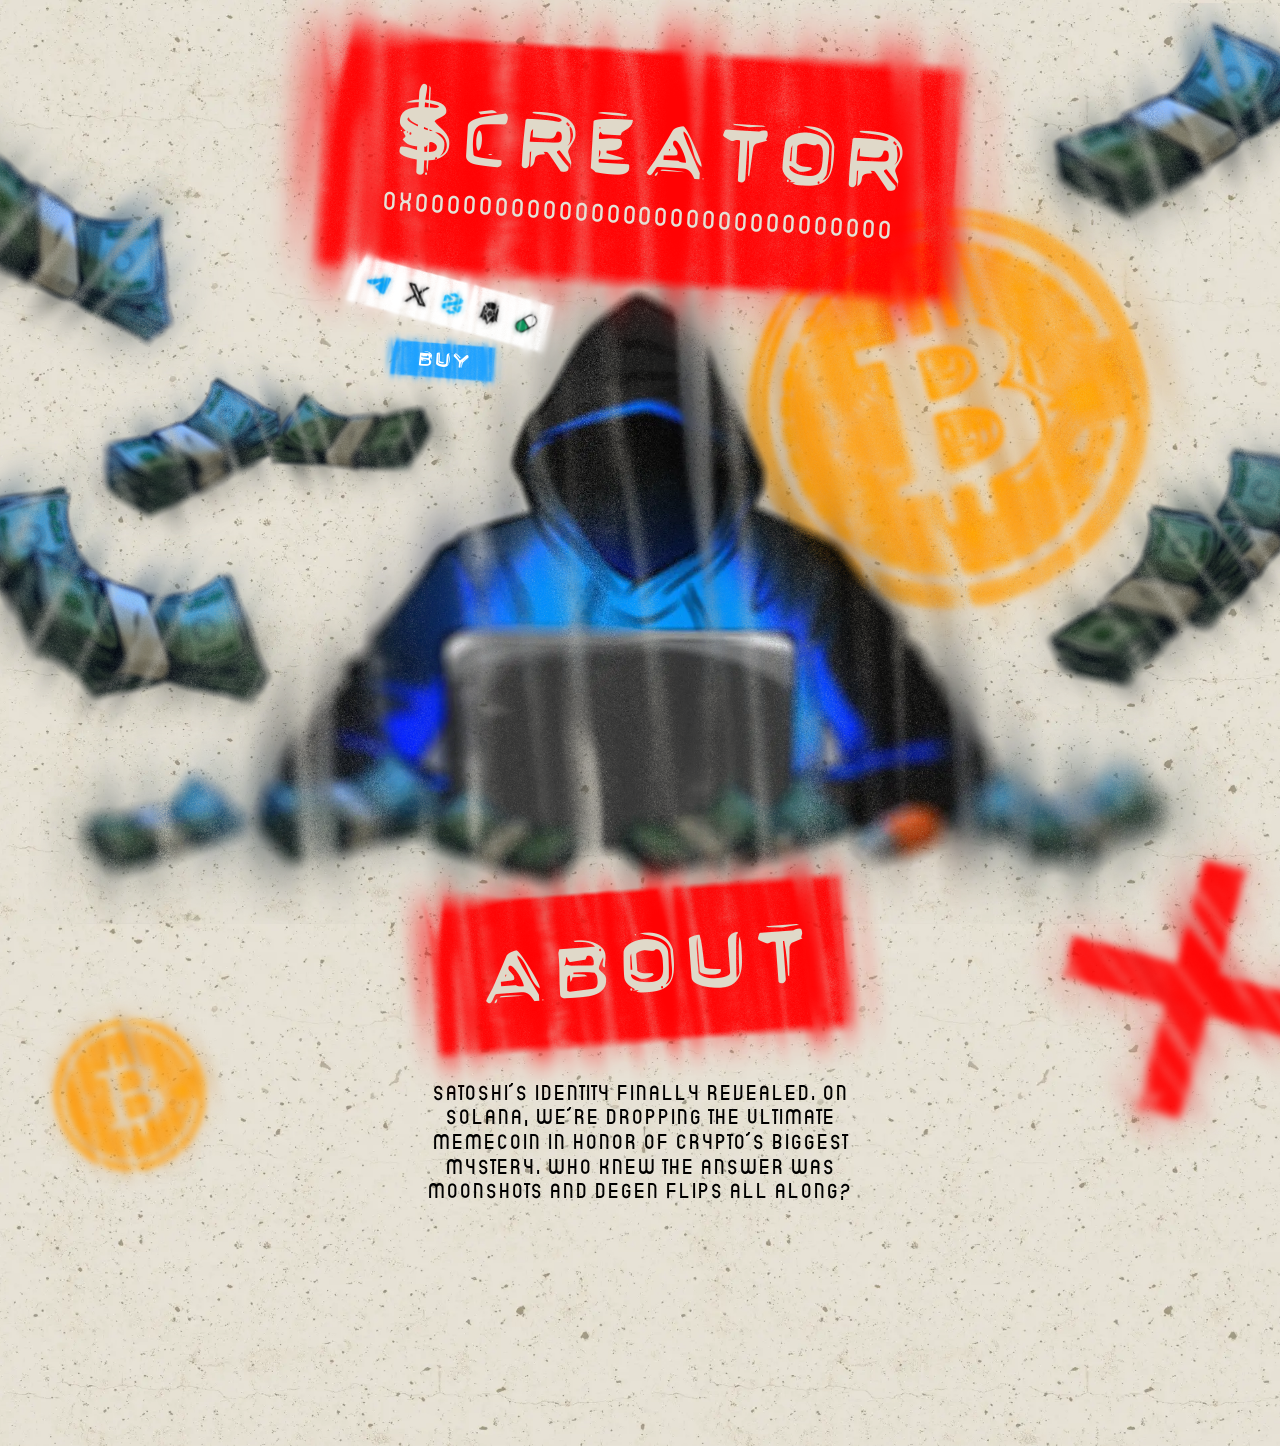
==== index.html @ 43ea7339 "Updates" ====
<!doctype html>
<html lang="ru">
  <head>
  <style>html { opacity: 0; }</style>
  <meta charset="UTF-8">
  <meta http-equiv="X-UA-Compatible" content="IE=edge">
  <meta name="viewport" content="width=device-width,initial-scale=1">
  <title>Главная</title>

  <link rel="shortcut icon" href="favicon.ico" type="image/x-icon">
  <link rel="stylesheet" href="css/main.min.css?_v=20250113194256">

  <script defer="defer" src="js/main.min.js?_v=20250113194256"></script>
</head>

  <body>
    <div class="wrapper">
      

      <main class="page">
        <div class="page__bg" data-aos="fade-up" data-aos-duration="700" data-aos-delay="300">
          <picture>
              <source media="(max-width: 768px)" srcset="images/about-bg-mob.png">
              <img src="images/about-bg.png" alt="">
          </picture>
        </div>
        <div class="creator">
    <div class="creator__fon-left" data-aos="fade-right" data-aos-duration="700" data-aos-delay="300">
        <picture>
            <source media="(max-width: 768px)" srcset="images/creator-fon1-mob.png">
            <img src="images/creator-fon1.png" alt="">
        </picture>
    </div>
    <div class="creator__fon-right" data-aos="fade-left" data-aos-duration="700" data-aos-delay="600">
        <picture>
            <source media="(max-width: 768px)" srcset="images/creator-fon2-mob.png">
            <img src="images/creator-fon2.png" alt="">
        </picture>
    </div>
    <div class="creator__container">
        <div class="creator__body" data-aos="fade-down" data-aos-duration="700">
            <div class="creator__mark">
                <h1 class="creator__title">
                    $CREATOR
                </h1>
                <p class="creator__text">
                    0x000000000000000000000000000000
                </p>
            </div>
            <div class="about__mark-text">
                <span>0x000000000000000000000000000000</span>
            </div>
            <div class="social creator__social">
                <a href="#">
                    <img src="images/social1.svg" alt="">
                </a>
                <a href="#">
                    <img src="images/social2.svg" alt="">
                </a>
                <a href="#">
                    <img src="images/social3.svg" alt="">
                </a>
                <a href="#">
                    <img src="images/social4.svg" alt="">
                </a>
                <a href="#">
                    <img src="images/social5.svg" alt="">
                </a>
            </div>
            <a href="#" class="button creator__button">
                BUY
            </a>
        </div>

        <div class="creator__img" data-da=".creator__body ,768, 1">
            <picture><source srcset="images/creator-img.webp" type="image/webp"><img src="images/creator-img.png" alt=""></picture>
        </div>
    </div>
</div>
        <div class="about">
    
    <div class="about__fon-left">
        <picture>
            <source media="(max-width: 768px)" srcset="images/about-fon-left-mob.png">
            <img src="images/about-fon-left.png" alt="">
        </picture>
    </div>
    <div class="about__fon-right">
        <picture>
            <source media="(max-width: 768px)" srcset="images/about-fon-right-mob.png">
            <img src="images/about-fon-right.png" alt="">
        </picture>
    </div>
    <div class="about__container">
        <h2 class="about__mark">
            <span>
                About
            </span>
        </h2>
        <div class="about__text">
            Satoshi’s identity finally revealed. On Solana, we’re dropping the ultimate memecoin in honor of crypto’s biggest mystery. Who knew the answer was moonshots and degen flips all along?
        </div>
        <div class="about__content" data-aos="fade-up" data-aos-duration="700" data-aos-delay="350">
            <div class="about__mark-text">
                <span>0x000000000000000000000000000000</span>
            </div>
            <div class="social about__social">
                <a href="#">
                    <img src="images/social1.svg" alt="">
                </a>
                <a href="#">
                    <img src="images/social2.svg" alt="">
                </a>
                <a href="#">
                    <img src="images/social3.svg" alt="">
                </a>
                <a href="#">
                    <img src="images/social4.svg" alt="">
                </a>
                <a href="#">
                    <img src="images/social5.svg" alt="">
                </a>
            </div>
            <a href="#" class="button about__button">
                BUY
            </a>
        </div>

    </div>
</div>
        

      </main>

      
    </div>

    
  </body>
</html>
---- css/main.min.css ----
@charset "UTF-8";@font-face{font-family:Sicretpersonal;font-display:swap;src:url(../fonts/Sicretpersonal.woff2) format("woff2");font-weight:400;font-style:normal}@font-face{font-family:Sicretpersonalsembd;font-display:swap;src:url(../fonts/Sicretpersonalsembd.woff2) format("woff2");font-weight:400;font-style:normal}@font-face{font-family:secretfilesii;font-display:swap;src:url(../fonts/secretfilesii.woff2) format("woff2");font-weight:400;font-style:normal}:root{--bs-font-family:"secretfilesii",sans-serif;--bs-font-size:16px;--bs-font-weight:400;--bs-line-height:1;--bs-font-color:#000;--bs-transition:.3s ease-in-out;--bs-radius:10px;--primary-color:#131313;--primary-hover-color:#2d2d2d;--secondary-color:#ff4040;--white-color:#fff;--black-color:#131313;--bs-shadow:0px 2px 3px rgba(#000 10%),0px 8px 3px rgba(#000 10%);--hover-shadow:0 0 5px 0 rgba(#000 10%),0 0 10px 0 rgba(#000 10%),0 0 15px 0 rgba(#000 10%);--font-family:"secretfilesii",sans-serif;--second-family:"Sicretpersonal",sans-serif}*{padding:0;margin:0;border:0;-webkit-tap-highlight-color:transparent}*,:after,:before{-webkit-box-sizing:border-box;box-sizing:border-box}:active,:focus{outline:0}aside,footer,header,nav{display:block}html{opacity:0;scroll-behavior:smooth;-webkit-transition:opacity .8s ease-in-out;transition:opacity .8s ease-in-out}html.loaded{opacity:1}html.lock{overflow:hidden;-ms-touch-action:none;touch-action:none}body,html{width:100%;height:100%;min-width:320px}body{-ms-scroll-chaining:none;overscroll-behavior:none;font-size:16px;font-size:var(--bs-font-size);font-family:secretfilesii,sans-serif;font-family:var(--bs-font-family);font-weight:400;font-weight:var(--bs-font-weight);line-height:1;line-height:var(--bs-line-height);text-rendering:optimizelegibility;-webkit-text-size-adjust:100%;-moz-text-size-adjust:100%;-ms-text-size-adjust:100%;text-size-adjust:100%;-moz-osx-font-smoothing:grayscale;-webkit-font-smoothing:antialiased}button,input,textarea{font-family:inherit}input::-ms-clear{display:none}input[type=number]{-moz-appearance:textfield}input[type=number]::-webkit-inner-spin-button,input[type=number]::-webkit-outer-spin-button{-webkit-appearance:none}button{cursor:pointer;-webkit-user-select:none;-moz-user-select:none;-ms-user-select:none;user-select:none}button::-moz-focus-inner{padding:0;border:0}a{-webkit-text-decoration:none;text-decoration:none;-webkit-user-select:none;-moz-user-select:none;-ms-user-select:none;user-select:none}a:active,a:focus{outline:0}a:visited{-webkit-text-decoration:none;text-decoration:none}a:hover{-webkit-text-decoration:none;text-decoration:none}li,ul{list-style:none}img{vertical-align:top}h1,h2,h3,h4,h5,h6{font-size:inherit;font-weight:400}sup{color:inherit}[data-aos][data-aos][data-aos-duration="50"],body[data-aos-duration="50"] [data-aos]{-webkit-transition-duration:50ms;transition-duration:50ms}[data-aos][data-aos][data-aos-delay="50"],body[data-aos-delay="50"] [data-aos]{-webkit-transition-delay:0;transition-delay:0}[data-aos][data-aos][data-aos-delay="50"].aos-animate,body[data-aos-delay="50"] [data-aos].aos-animate{-webkit-transition-delay:50ms;transition-delay:50ms}[data-aos][data-aos][data-aos-duration="100"],body[data-aos-duration="100"] [data-aos]{-webkit-transition-duration:.1s;transition-duration:.1s}[data-aos][data-aos][data-aos-delay="100"],body[data-aos-delay="100"] [data-aos]{-webkit-transition-delay:0;transition-delay:0}[data-aos][data-aos][data-aos-delay="100"].aos-animate,body[data-aos-delay="100"] [data-aos].aos-animate{-webkit-transition-delay:.1s;transition-delay:.1s}[data-aos][data-aos][data-aos-duration="150"],body[data-aos-duration="150"] [data-aos]{-webkit-transition-duration:.15s;transition-duration:.15s}[data-aos][data-aos][data-aos-delay="150"],body[data-aos-delay="150"] [data-aos]{-webkit-transition-delay:0;transition-delay:0}[data-aos][data-aos][data-aos-delay="150"].aos-animate,body[data-aos-delay="150"] [data-aos].aos-animate{-webkit-transition-delay:.15s;transition-delay:.15s}[data-aos][data-aos][data-aos-duration="200"],body[data-aos-duration="200"] [data-aos]{-webkit-transition-duration:.2s;transition-duration:.2s}[data-aos][data-aos][data-aos-delay="200"],body[data-aos-delay="200"] [data-aos]{-webkit-transition-delay:0;transition-delay:0}[data-aos][data-aos][data-aos-delay="200"].aos-animate,body[data-aos-delay="200"] [data-aos].aos-animate{-webkit-transition-delay:.2s;transition-delay:.2s}[data-aos][data-aos][data-aos-duration="250"],body[data-aos-duration="250"] [data-aos]{-webkit-transition-duration:.25s;transition-duration:.25s}[data-aos][data-aos][data-aos-delay="250"],body[data-aos-delay="250"] [data-aos]{-webkit-transition-delay:0;transition-delay:0}[data-aos][data-aos][data-aos-delay="250"].aos-animate,body[data-aos-delay="250"] [data-aos].aos-animate{-webkit-transition-delay:.25s;transition-delay:.25s}[data-aos][data-aos][data-aos-duration="300"],body[data-aos-duration="300"] [data-aos]{-webkit-transition-duration:.3s;transition-duration:.3s}[data-aos][data-aos][data-aos-delay="300"],body[data-aos-delay="300"] [data-aos]{-webkit-transition-delay:0;transition-delay:0}[data-aos][data-aos][data-aos-delay="300"].aos-animate,body[data-aos-delay="300"] [data-aos].aos-animate{-webkit-transition-delay:.3s;transition-delay:.3s}[data-aos][data-aos][data-aos-duration="350"],body[data-aos-duration="350"] [data-aos]{-webkit-transition-duration:.35s;transition-duration:.35s}[data-aos][data-aos][data-aos-delay="350"],body[data-aos-delay="350"] [data-aos]{-webkit-transition-delay:0;transition-delay:0}[data-aos][data-aos][data-aos-delay="350"].aos-animate,body[data-aos-delay="350"] [data-aos].aos-animate{-webkit-transition-delay:.35s;transition-delay:.35s}[data-aos][data-aos][data-aos-duration="400"],body[data-aos-duration="400"] [data-aos]{-webkit-transition-duration:.4s;transition-duration:.4s}[data-aos][data-aos][data-aos-delay="400"],body[data-aos-delay="400"] [data-aos]{-webkit-transition-delay:0;transition-delay:0}[data-aos][data-aos][data-aos-delay="400"].aos-animate,body[data-aos-delay="400"] [data-aos].aos-animate{-webkit-transition-delay:.4s;transition-delay:.4s}[data-aos][data-aos][data-aos-duration="450"],body[data-aos-duration="450"] [data-aos]{-webkit-transition-duration:.45s;transition-duration:.45s}[data-aos][data-aos][data-aos-delay="450"],body[data-aos-delay="450"] [data-aos]{-webkit-transition-delay:0;transition-delay:0}[data-aos][data-aos][data-aos-delay="450"].aos-animate,body[data-aos-delay="450"] [data-aos].aos-animate{-webkit-transition-delay:.45s;transition-delay:.45s}[data-aos][data-aos][data-aos-duration="500"],body[data-aos-duration="500"] [data-aos]{-webkit-transition-duration:.5s;transition-duration:.5s}[data-aos][data-aos][data-aos-delay="500"],body[data-aos-delay="500"] [data-aos]{-webkit-transition-delay:0;transition-delay:0}[data-aos][data-aos][data-aos-delay="500"].aos-animate,body[data-aos-delay="500"] [data-aos].aos-animate{-webkit-transition-delay:.5s;transition-delay:.5s}[data-aos][data-aos][data-aos-duration="550"],body[data-aos-duration="550"] [data-aos]{-webkit-transition-duration:.55s;transition-duration:.55s}[data-aos][data-aos][data-aos-delay="550"],body[data-aos-delay="550"] [data-aos]{-webkit-transition-delay:0;transition-delay:0}[data-aos][data-aos][data-aos-delay="550"].aos-animate,body[data-aos-delay="550"] [data-aos].aos-animate{-webkit-transition-delay:.55s;transition-delay:.55s}[data-aos][data-aos][data-aos-duration="600"],body[data-aos-duration="600"] [data-aos]{-webkit-transition-duration:.6s;transition-duration:.6s}[data-aos][data-aos][data-aos-delay="600"],body[data-aos-delay="600"] [data-aos]{-webkit-transition-delay:0;transition-delay:0}[data-aos][data-aos][data-aos-delay="600"].aos-animate,body[data-aos-delay="600"] [data-aos].aos-animate{-webkit-transition-delay:.6s;transition-delay:.6s}[data-aos][data-aos][data-aos-duration="650"],body[data-aos-duration="650"] [data-aos]{-webkit-transition-duration:.65s;transition-duration:.65s}[data-aos][data-aos][data-aos-delay="650"],body[data-aos-delay="650"] [data-aos]{-webkit-transition-delay:0;transition-delay:0}[data-aos][data-aos][data-aos-delay="650"].aos-animate,body[data-aos-delay="650"] [data-aos].aos-animate{-webkit-transition-delay:.65s;transition-delay:.65s}[data-aos][data-aos][data-aos-duration="700"],body[data-aos-duration="700"] [data-aos]{-webkit-transition-duration:.7s;transition-duration:.7s}[data-aos][data-aos][data-aos-delay="700"],body[data-aos-delay="700"] [data-aos]{-webkit-transition-delay:0;transition-delay:0}[data-aos][data-aos][data-aos-delay="700"].aos-animate,body[data-aos-delay="700"] [data-aos].aos-animate{-webkit-transition-delay:.7s;transition-delay:.7s}[data-aos][data-aos][data-aos-duration="750"],body[data-aos-duration="750"] [data-aos]{-webkit-transition-duration:.75s;transition-duration:.75s}[data-aos][data-aos][data-aos-delay="750"],body[data-aos-delay="750"] [data-aos]{-webkit-transition-delay:0;transition-delay:0}[data-aos][data-aos][data-aos-delay="750"].aos-animate,body[data-aos-delay="750"] [data-aos].aos-animate{-webkit-transition-delay:.75s;transition-delay:.75s}[data-aos][data-aos][data-aos-duration="800"],body[data-aos-duration="800"] [data-aos]{-webkit-transition-duration:.8s;transition-duration:.8s}[data-aos][data-aos][data-aos-delay="800"],body[data-aos-delay="800"] [data-aos]{-webkit-transition-delay:0;transition-delay:0}[data-aos][data-aos][data-aos-delay="800"].aos-animate,body[data-aos-delay="800"] [data-aos].aos-animate{-webkit-transition-delay:.8s;transition-delay:.8s}[data-aos][data-aos][data-aos-duration="850"],body[data-aos-duration="850"] [data-aos]{-webkit-transition-duration:.85s;transition-duration:.85s}[data-aos][data-aos][data-aos-delay="850"],body[data-aos-delay="850"] [data-aos]{-webkit-transition-delay:0;transition-delay:0}[data-aos][data-aos][data-aos-delay="850"].aos-animate,body[data-aos-delay="850"] [data-aos].aos-animate{-webkit-transition-delay:.85s;transition-delay:.85s}[data-aos][data-aos][data-aos-duration="900"],body[data-aos-duration="900"] [data-aos]{-webkit-transition-duration:.9s;transition-duration:.9s}[data-aos][data-aos][data-aos-delay="900"],body[data-aos-delay="900"] [data-aos]{-webkit-transition-delay:0;transition-delay:0}[data-aos][data-aos][data-aos-delay="900"].aos-animate,body[data-aos-delay="900"] [data-aos].aos-animate{-webkit-transition-delay:.9s;transition-delay:.9s}[data-aos][data-aos][data-aos-duration="950"],body[data-aos-duration="950"] [data-aos]{-webkit-transition-duration:.95s;transition-duration:.95s}[data-aos][data-aos][data-aos-delay="950"],body[data-aos-delay="950"] [data-aos]{-webkit-transition-delay:0;transition-delay:0}[data-aos][data-aos][data-aos-delay="950"].aos-animate,body[data-aos-delay="950"] [data-aos].aos-animate{-webkit-transition-delay:.95s;transition-delay:.95s}[data-aos][data-aos][data-aos-duration="1000"],body[data-aos-duration="1000"] [data-aos]{-webkit-transition-duration:1s;transition-duration:1s}[data-aos][data-aos][data-aos-delay="1000"],body[data-aos-delay="1000"] [data-aos]{-webkit-transition-delay:0;transition-delay:0}[data-aos][data-aos][data-aos-delay="1000"].aos-animate,body[data-aos-delay="1000"] [data-aos].aos-animate{-webkit-transition-delay:1s;transition-delay:1s}[data-aos][data-aos][data-aos-duration="1050"],body[data-aos-duration="1050"] [data-aos]{-webkit-transition-duration:1.05s;transition-duration:1.05s}[data-aos][data-aos][data-aos-delay="1050"],body[data-aos-delay="1050"] [data-aos]{-webkit-transition-delay:0;transition-delay:0}[data-aos][data-aos][data-aos-delay="1050"].aos-animate,body[data-aos-delay="1050"] [data-aos].aos-animate{-webkit-transition-delay:1.05s;transition-delay:1.05s}[data-aos][data-aos][data-aos-duration="1100"],body[data-aos-duration="1100"] [data-aos]{-webkit-transition-duration:1.1s;transition-duration:1.1s}[data-aos][data-aos][data-aos-delay="1100"],body[data-aos-delay="1100"] [data-aos]{-webkit-transition-delay:0;transition-delay:0}[data-aos][data-aos][data-aos-delay="1100"].aos-animate,body[data-aos-delay="1100"] [data-aos].aos-animate{-webkit-transition-delay:1.1s;transition-delay:1.1s}[data-aos][data-aos][data-aos-duration="1150"],body[data-aos-duration="1150"] [data-aos]{-webkit-transition-duration:1.15s;transition-duration:1.15s}[data-aos][data-aos][data-aos-delay="1150"],body[data-aos-delay="1150"] [data-aos]{-webkit-transition-delay:0;transition-delay:0}[data-aos][data-aos][data-aos-delay="1150"].aos-animate,body[data-aos-delay="1150"] [data-aos].aos-animate{-webkit-transition-delay:1.15s;transition-delay:1.15s}[data-aos][data-aos][data-aos-duration="1200"],body[data-aos-duration="1200"] [data-aos]{-webkit-transition-duration:1.2s;transition-duration:1.2s}[data-aos][data-aos][data-aos-delay="1200"],body[data-aos-delay="1200"] [data-aos]{-webkit-transition-delay:0;transition-delay:0}[data-aos][data-aos][data-aos-delay="1200"].aos-animate,body[data-aos-delay="1200"] [data-aos].aos-animate{-webkit-transition-delay:1.2s;transition-delay:1.2s}[data-aos][data-aos][data-aos-duration="1250"],body[data-aos-duration="1250"] [data-aos]{-webkit-transition-duration:1.25s;transition-duration:1.25s}[data-aos][data-aos][data-aos-delay="1250"],body[data-aos-delay="1250"] [data-aos]{-webkit-transition-delay:0;transition-delay:0}[data-aos][data-aos][data-aos-delay="1250"].aos-animate,body[data-aos-delay="1250"] [data-aos].aos-animate{-webkit-transition-delay:1.25s;transition-delay:1.25s}[data-aos][data-aos][data-aos-duration="1300"],body[data-aos-duration="1300"] [data-aos]{-webkit-transition-duration:1.3s;transition-duration:1.3s}[data-aos][data-aos][data-aos-delay="1300"],body[data-aos-delay="1300"] [data-aos]{-webkit-transition-delay:0;transition-delay:0}[data-aos][data-aos][data-aos-delay="1300"].aos-animate,body[data-aos-delay="1300"] [data-aos].aos-animate{-webkit-transition-delay:1.3s;transition-delay:1.3s}[data-aos][data-aos][data-aos-duration="1350"],body[data-aos-duration="1350"] [data-aos]{-webkit-transition-duration:1.35s;transition-duration:1.35s}[data-aos][data-aos][data-aos-delay="1350"],body[data-aos-delay="1350"] [data-aos]{-webkit-transition-delay:0;transition-delay:0}[data-aos][data-aos][data-aos-delay="1350"].aos-animate,body[data-aos-delay="1350"] [data-aos].aos-animate{-webkit-transition-delay:1.35s;transition-delay:1.35s}[data-aos][data-aos][data-aos-duration="1400"],body[data-aos-duration="1400"] [data-aos]{-webkit-transition-duration:1.4s;transition-duration:1.4s}[data-aos][data-aos][data-aos-delay="1400"],body[data-aos-delay="1400"] [data-aos]{-webkit-transition-delay:0;transition-delay:0}[data-aos][data-aos][data-aos-delay="1400"].aos-animate,body[data-aos-delay="1400"] [data-aos].aos-animate{-webkit-transition-delay:1.4s;transition-delay:1.4s}[data-aos][data-aos][data-aos-duration="1450"],body[data-aos-duration="1450"] [data-aos]{-webkit-transition-duration:1.45s;transition-duration:1.45s}[data-aos][data-aos][data-aos-delay="1450"],body[data-aos-delay="1450"] [data-aos]{-webkit-transition-delay:0;transition-delay:0}[data-aos][data-aos][data-aos-delay="1450"].aos-animate,body[data-aos-delay="1450"] [data-aos].aos-animate{-webkit-transition-delay:1.45s;transition-delay:1.45s}[data-aos][data-aos][data-aos-duration="1500"],body[data-aos-duration="1500"] [data-aos]{-webkit-transition-duration:1.5s;transition-duration:1.5s}[data-aos][data-aos][data-aos-delay="1500"],body[data-aos-delay="1500"] [data-aos]{-webkit-transition-delay:0;transition-delay:0}[data-aos][data-aos][data-aos-delay="1500"].aos-animate,body[data-aos-delay="1500"] [data-aos].aos-animate{-webkit-transition-delay:1.5s;transition-delay:1.5s}[data-aos][data-aos][data-aos-duration="1550"],body[data-aos-duration="1550"] [data-aos]{-webkit-transition-duration:1.55s;transition-duration:1.55s}[data-aos][data-aos][data-aos-delay="1550"],body[data-aos-delay="1550"] [data-aos]{-webkit-transition-delay:0;transition-delay:0}[data-aos][data-aos][data-aos-delay="1550"].aos-animate,body[data-aos-delay="1550"] [data-aos].aos-animate{-webkit-transition-delay:1.55s;transition-delay:1.55s}[data-aos][data-aos][data-aos-duration="1600"],body[data-aos-duration="1600"] [data-aos]{-webkit-transition-duration:1.6s;transition-duration:1.6s}[data-aos][data-aos][data-aos-delay="1600"],body[data-aos-delay="1600"] [data-aos]{-webkit-transition-delay:0;transition-delay:0}[data-aos][data-aos][data-aos-delay="1600"].aos-animate,body[data-aos-delay="1600"] [data-aos].aos-animate{-webkit-transition-delay:1.6s;transition-delay:1.6s}[data-aos][data-aos][data-aos-duration="1650"],body[data-aos-duration="1650"] [data-aos]{-webkit-transition-duration:1.65s;transition-duration:1.65s}[data-aos][data-aos][data-aos-delay="1650"],body[data-aos-delay="1650"] [data-aos]{-webkit-transition-delay:0;transition-delay:0}[data-aos][data-aos][data-aos-delay="1650"].aos-animate,body[data-aos-delay="1650"] [data-aos].aos-animate{-webkit-transition-delay:1.65s;transition-delay:1.65s}[data-aos][data-aos][data-aos-duration="1700"],body[data-aos-duration="1700"] [data-aos]{-webkit-transition-duration:1.7s;transition-duration:1.7s}[data-aos][data-aos][data-aos-delay="1700"],body[data-aos-delay="1700"] [data-aos]{-webkit-transition-delay:0;transition-delay:0}[data-aos][data-aos][data-aos-delay="1700"].aos-animate,body[data-aos-delay="1700"] [data-aos].aos-animate{-webkit-transition-delay:1.7s;transition-delay:1.7s}[data-aos][data-aos][data-aos-duration="1750"],body[data-aos-duration="1750"] [data-aos]{-webkit-transition-duration:1.75s;transition-duration:1.75s}[data-aos][data-aos][data-aos-delay="1750"],body[data-aos-delay="1750"] [data-aos]{-webkit-transition-delay:0;transition-delay:0}[data-aos][data-aos][data-aos-delay="1750"].aos-animate,body[data-aos-delay="1750"] [data-aos].aos-animate{-webkit-transition-delay:1.75s;transition-delay:1.75s}[data-aos][data-aos][data-aos-duration="1800"],body[data-aos-duration="1800"] [data-aos]{-webkit-transition-duration:1.8s;transition-duration:1.8s}[data-aos][data-aos][data-aos-delay="1800"],body[data-aos-delay="1800"] [data-aos]{-webkit-transition-delay:0;transition-delay:0}[data-aos][data-aos][data-aos-delay="1800"].aos-animate,body[data-aos-delay="1800"] [data-aos].aos-animate{-webkit-transition-delay:1.8s;transition-delay:1.8s}[data-aos][data-aos][data-aos-duration="1850"],body[data-aos-duration="1850"] [data-aos]{-webkit-transition-duration:1.85s;transition-duration:1.85s}[data-aos][data-aos][data-aos-delay="1850"],body[data-aos-delay="1850"] [data-aos]{-webkit-transition-delay:0;transition-delay:0}[data-aos][data-aos][data-aos-delay="1850"].aos-animate,body[data-aos-delay="1850"] [data-aos].aos-animate{-webkit-transition-delay:1.85s;transition-delay:1.85s}[data-aos][data-aos][data-aos-duration="1900"],body[data-aos-duration="1900"] [data-aos]{-webkit-transition-duration:1.9s;transition-duration:1.9s}[data-aos][data-aos][data-aos-delay="1900"],body[data-aos-delay="1900"] [data-aos]{-webkit-transition-delay:0;transition-delay:0}[data-aos][data-aos][data-aos-delay="1900"].aos-animate,body[data-aos-delay="1900"] [data-aos].aos-animate{-webkit-transition-delay:1.9s;transition-delay:1.9s}[data-aos][data-aos][data-aos-duration="1950"],body[data-aos-duration="1950"] [data-aos]{-webkit-transition-duration:1.95s;transition-duration:1.95s}[data-aos][data-aos][data-aos-delay="1950"],body[data-aos-delay="1950"] [data-aos]{-webkit-transition-delay:0;transition-delay:0}[data-aos][data-aos][data-aos-delay="1950"].aos-animate,body[data-aos-delay="1950"] [data-aos].aos-animate{-webkit-transition-delay:1.95s;transition-delay:1.95s}[data-aos][data-aos][data-aos-duration="2000"],body[data-aos-duration="2000"] [data-aos]{-webkit-transition-duration:2s;transition-duration:2s}[data-aos][data-aos][data-aos-delay="2000"],body[data-aos-delay="2000"] [data-aos]{-webkit-transition-delay:0;transition-delay:0}[data-aos][data-aos][data-aos-delay="2000"].aos-animate,body[data-aos-delay="2000"] [data-aos].aos-animate{-webkit-transition-delay:2s;transition-delay:2s}[data-aos][data-aos][data-aos-duration="2050"],body[data-aos-duration="2050"] [data-aos]{-webkit-transition-duration:2.05s;transition-duration:2.05s}[data-aos][data-aos][data-aos-delay="2050"],body[data-aos-delay="2050"] [data-aos]{-webkit-transition-delay:0;transition-delay:0}[data-aos][data-aos][data-aos-delay="2050"].aos-animate,body[data-aos-delay="2050"] [data-aos].aos-animate{-webkit-transition-delay:2.05s;transition-delay:2.05s}[data-aos][data-aos][data-aos-duration="2100"],body[data-aos-duration="2100"] [data-aos]{-webkit-transition-duration:2.1s;transition-duration:2.1s}[data-aos][data-aos][data-aos-delay="2100"],body[data-aos-delay="2100"] [data-aos]{-webkit-transition-delay:0;transition-delay:0}[data-aos][data-aos][data-aos-delay="2100"].aos-animate,body[data-aos-delay="2100"] [data-aos].aos-animate{-webkit-transition-delay:2.1s;transition-delay:2.1s}[data-aos][data-aos][data-aos-duration="2150"],body[data-aos-duration="2150"] [data-aos]{-webkit-transition-duration:2.15s;transition-duration:2.15s}[data-aos][data-aos][data-aos-delay="2150"],body[data-aos-delay="2150"] [data-aos]{-webkit-transition-delay:0;transition-delay:0}[data-aos][data-aos][data-aos-delay="2150"].aos-animate,body[data-aos-delay="2150"] [data-aos].aos-animate{-webkit-transition-delay:2.15s;transition-delay:2.15s}[data-aos][data-aos][data-aos-duration="2200"],body[data-aos-duration="2200"] [data-aos]{-webkit-transition-duration:2.2s;transition-duration:2.2s}[data-aos][data-aos][data-aos-delay="2200"],body[data-aos-delay="2200"] [data-aos]{-webkit-transition-delay:0;transition-delay:0}[data-aos][data-aos][data-aos-delay="2200"].aos-animate,body[data-aos-delay="2200"] [data-aos].aos-animate{-webkit-transition-delay:2.2s;transition-delay:2.2s}[data-aos][data-aos][data-aos-duration="2250"],body[data-aos-duration="2250"] [data-aos]{-webkit-transition-duration:2.25s;transition-duration:2.25s}[data-aos][data-aos][data-aos-delay="2250"],body[data-aos-delay="2250"] [data-aos]{-webkit-transition-delay:0;transition-delay:0}[data-aos][data-aos][data-aos-delay="2250"].aos-animate,body[data-aos-delay="2250"] [data-aos].aos-animate{-webkit-transition-delay:2.25s;transition-delay:2.25s}[data-aos][data-aos][data-aos-duration="2300"],body[data-aos-duration="2300"] [data-aos]{-webkit-transition-duration:2.3s;transition-duration:2.3s}[data-aos][data-aos][data-aos-delay="2300"],body[data-aos-delay="2300"] [data-aos]{-webkit-transition-delay:0;transition-delay:0}[data-aos][data-aos][data-aos-delay="2300"].aos-animate,body[data-aos-delay="2300"] [data-aos].aos-animate{-webkit-transition-delay:2.3s;transition-delay:2.3s}[data-aos][data-aos][data-aos-duration="2350"],body[data-aos-duration="2350"] [data-aos]{-webkit-transition-duration:2.35s;transition-duration:2.35s}[data-aos][data-aos][data-aos-delay="2350"],body[data-aos-delay="2350"] [data-aos]{-webkit-transition-delay:0;transition-delay:0}[data-aos][data-aos][data-aos-delay="2350"].aos-animate,body[data-aos-delay="2350"] [data-aos].aos-animate{-webkit-transition-delay:2.35s;transition-delay:2.35s}[data-aos][data-aos][data-aos-duration="2400"],body[data-aos-duration="2400"] [data-aos]{-webkit-transition-duration:2.4s;transition-duration:2.4s}[data-aos][data-aos][data-aos-delay="2400"],body[data-aos-delay="2400"] [data-aos]{-webkit-transition-delay:0;transition-delay:0}[data-aos][data-aos][data-aos-delay="2400"].aos-animate,body[data-aos-delay="2400"] [data-aos].aos-animate{-webkit-transition-delay:2.4s;transition-delay:2.4s}[data-aos][data-aos][data-aos-duration="2450"],body[data-aos-duration="2450"] [data-aos]{-webkit-transition-duration:2.45s;transition-duration:2.45s}[data-aos][data-aos][data-aos-delay="2450"],body[data-aos-delay="2450"] [data-aos]{-webkit-transition-delay:0;transition-delay:0}[data-aos][data-aos][data-aos-delay="2450"].aos-animate,body[data-aos-delay="2450"] [data-aos].aos-animate{-webkit-transition-delay:2.45s;transition-delay:2.45s}[data-aos][data-aos][data-aos-duration="2500"],body[data-aos-duration="2500"] [data-aos]{-webkit-transition-duration:2.5s;transition-duration:2.5s}[data-aos][data-aos][data-aos-delay="2500"],body[data-aos-delay="2500"] [data-aos]{-webkit-transition-delay:0;transition-delay:0}[data-aos][data-aos][data-aos-delay="2500"].aos-animate,body[data-aos-delay="2500"] [data-aos].aos-animate{-webkit-transition-delay:2.5s;transition-delay:2.5s}[data-aos][data-aos][data-aos-duration="2550"],body[data-aos-duration="2550"] [data-aos]{-webkit-transition-duration:2.55s;transition-duration:2.55s}[data-aos][data-aos][data-aos-delay="2550"],body[data-aos-delay="2550"] [data-aos]{-webkit-transition-delay:0;transition-delay:0}[data-aos][data-aos][data-aos-delay="2550"].aos-animate,body[data-aos-delay="2550"] [data-aos].aos-animate{-webkit-transition-delay:2.55s;transition-delay:2.55s}[data-aos][data-aos][data-aos-duration="2600"],body[data-aos-duration="2600"] [data-aos]{-webkit-transition-duration:2.6s;transition-duration:2.6s}[data-aos][data-aos][data-aos-delay="2600"],body[data-aos-delay="2600"] [data-aos]{-webkit-transition-delay:0;transition-delay:0}[data-aos][data-aos][data-aos-delay="2600"].aos-animate,body[data-aos-delay="2600"] [data-aos].aos-animate{-webkit-transition-delay:2.6s;transition-delay:2.6s}[data-aos][data-aos][data-aos-duration="2650"],body[data-aos-duration="2650"] [data-aos]{-webkit-transition-duration:2.65s;transition-duration:2.65s}[data-aos][data-aos][data-aos-delay="2650"],body[data-aos-delay="2650"] [data-aos]{-webkit-transition-delay:0;transition-delay:0}[data-aos][data-aos][data-aos-delay="2650"].aos-animate,body[data-aos-delay="2650"] [data-aos].aos-animate{-webkit-transition-delay:2.65s;transition-delay:2.65s}[data-aos][data-aos][data-aos-duration="2700"],body[data-aos-duration="2700"] [data-aos]{-webkit-transition-duration:2.7s;transition-duration:2.7s}[data-aos][data-aos][data-aos-delay="2700"],body[data-aos-delay="2700"] [data-aos]{-webkit-transition-delay:0;transition-delay:0}[data-aos][data-aos][data-aos-delay="2700"].aos-animate,body[data-aos-delay="2700"] [data-aos].aos-animate{-webkit-transition-delay:2.7s;transition-delay:2.7s}[data-aos][data-aos][data-aos-duration="2750"],body[data-aos-duration="2750"] [data-aos]{-webkit-transition-duration:2.75s;transition-duration:2.75s}[data-aos][data-aos][data-aos-delay="2750"],body[data-aos-delay="2750"] [data-aos]{-webkit-transition-delay:0;transition-delay:0}[data-aos][data-aos][data-aos-delay="2750"].aos-animate,body[data-aos-delay="2750"] [data-aos].aos-animate{-webkit-transition-delay:2.75s;transition-delay:2.75s}[data-aos][data-aos][data-aos-duration="2800"],body[data-aos-duration="2800"] [data-aos]{-webkit-transition-duration:2.8s;transition-duration:2.8s}[data-aos][data-aos][data-aos-delay="2800"],body[data-aos-delay="2800"] [data-aos]{-webkit-transition-delay:0;transition-delay:0}[data-aos][data-aos][data-aos-delay="2800"].aos-animate,body[data-aos-delay="2800"] [data-aos].aos-animate{-webkit-transition-delay:2.8s;transition-delay:2.8s}[data-aos][data-aos][data-aos-duration="2850"],body[data-aos-duration="2850"] [data-aos]{-webkit-transition-duration:2.85s;transition-duration:2.85s}[data-aos][data-aos][data-aos-delay="2850"],body[data-aos-delay="2850"] [data-aos]{-webkit-transition-delay:0;transition-delay:0}[data-aos][data-aos][data-aos-delay="2850"].aos-animate,body[data-aos-delay="2850"] [data-aos].aos-animate{-webkit-transition-delay:2.85s;transition-delay:2.85s}[data-aos][data-aos][data-aos-duration="2900"],body[data-aos-duration="2900"] [data-aos]{-webkit-transition-duration:2.9s;transition-duration:2.9s}[data-aos][data-aos][data-aos-delay="2900"],body[data-aos-delay="2900"] [data-aos]{-webkit-transition-delay:0;transition-delay:0}[data-aos][data-aos][data-aos-delay="2900"].aos-animate,body[data-aos-delay="2900"] [data-aos].aos-animate{-webkit-transition-delay:2.9s;transition-delay:2.9s}[data-aos][data-aos][data-aos-duration="2950"],body[data-aos-duration="2950"] [data-aos]{-webkit-transition-duration:2.95s;transition-duration:2.95s}[data-aos][data-aos][data-aos-delay="2950"],body[data-aos-delay="2950"] [data-aos]{-webkit-transition-delay:0;transition-delay:0}[data-aos][data-aos][data-aos-delay="2950"].aos-animate,body[data-aos-delay="2950"] [data-aos].aos-animate{-webkit-transition-delay:2.95s;transition-delay:2.95s}[data-aos][data-aos][data-aos-duration="3000"],body[data-aos-duration="3000"] [data-aos]{-webkit-transition-duration:3s;transition-duration:3s}[data-aos][data-aos][data-aos-delay="3000"],body[data-aos-delay="3000"] [data-aos]{-webkit-transition-delay:0;transition-delay:0}[data-aos][data-aos][data-aos-delay="3000"].aos-animate,body[data-aos-delay="3000"] [data-aos].aos-animate{-webkit-transition-delay:3s;transition-delay:3s}[data-aos][data-aos][data-aos-easing=linear],body[data-aos-easing=linear] [data-aos]{-webkit-transition-timing-function:cubic-bezier(.25,.25,.75,.75);transition-timing-function:cubic-bezier(.25,.25,.75,.75)}[data-aos][data-aos][data-aos-easing=ease],body[data-aos-easing=ease] [data-aos]{-webkit-transition-timing-function:ease;transition-timing-function:ease}[data-aos][data-aos][data-aos-easing=ease-in],body[data-aos-easing=ease-in] [data-aos]{-webkit-transition-timing-function:ease-in;transition-timing-function:ease-in}[data-aos][data-aos][data-aos-easing=ease-out],body[data-aos-easing=ease-out] [data-aos]{-webkit-transition-timing-function:ease-out;transition-timing-function:ease-out}[data-aos][data-aos][data-aos-easing=ease-in-out],body[data-aos-easing=ease-in-out] [data-aos]{-webkit-transition-timing-function:ease-in-out;transition-timing-function:ease-in-out}[data-aos][data-aos][data-aos-easing=ease-in-back],body[data-aos-easing=ease-in-back] [data-aos]{-webkit-transition-timing-function:cubic-bezier(.6,-.28,.735,.045);transition-timing-function:cubic-bezier(.6,-.28,.735,.045)}[data-aos][data-aos][data-aos-easing=ease-out-back],body[data-aos-easing=ease-out-back] [data-aos]{-webkit-transition-timing-function:cubic-bezier(.175,.885,.32,1.275);transition-timing-function:cubic-bezier(.175,.885,.32,1.275)}[data-aos][data-aos][data-aos-easing=ease-in-out-back],body[data-aos-easing=ease-in-out-back] [data-aos]{-webkit-transition-timing-function:cubic-bezier(.68,-.55,.265,1.55);transition-timing-function:cubic-bezier(.68,-.55,.265,1.55)}[data-aos][data-aos][data-aos-easing=ease-in-sine],body[data-aos-easing=ease-in-sine] [data-aos]{-webkit-transition-timing-function:cubic-bezier(.47,0,.745,.715);transition-timing-function:cubic-bezier(.47,0,.745,.715)}[data-aos][data-aos][data-aos-easing=ease-out-sine],body[data-aos-easing=ease-out-sine] [data-aos]{-webkit-transition-timing-function:cubic-bezier(.39,.575,.565,1);transition-timing-function:cubic-bezier(.39,.575,.565,1)}[data-aos][data-aos][data-aos-easing=ease-in-out-sine],body[data-aos-easing=ease-in-out-sine] [data-aos]{-webkit-transition-timing-function:cubic-bezier(.445,.05,.55,.95);transition-timing-function:cubic-bezier(.445,.05,.55,.95)}[data-aos][data-aos][data-aos-easing=ease-in-quad],body[data-aos-easing=ease-in-quad] [data-aos]{-webkit-transition-timing-function:cubic-bezier(.55,.085,.68,.53);transition-timing-function:cubic-bezier(.55,.085,.68,.53)}[data-aos][data-aos][data-aos-easing=ease-out-quad],body[data-aos-easing=ease-out-quad] [data-aos]{-webkit-transition-timing-function:cubic-bezier(.25,.46,.45,.94);transition-timing-function:cubic-bezier(.25,.46,.45,.94)}[data-aos][data-aos][data-aos-easing=ease-in-out-quad],body[data-aos-easing=ease-in-out-quad] [data-aos]{-webkit-transition-timing-function:cubic-bezier(.455,.03,.515,.955);transition-timing-function:cubic-bezier(.455,.03,.515,.955)}[data-aos][data-aos][data-aos-easing=ease-in-cubic],body[data-aos-easing=ease-in-cubic] [data-aos]{-webkit-transition-timing-function:cubic-bezier(.55,.085,.68,.53);transition-timing-function:cubic-bezier(.55,.085,.68,.53)}[data-aos][data-aos][data-aos-easing=ease-out-cubic],body[data-aos-easing=ease-out-cubic] [data-aos]{-webkit-transition-timing-function:cubic-bezier(.25,.46,.45,.94);transition-timing-function:cubic-bezier(.25,.46,.45,.94)}[data-aos][data-aos][data-aos-easing=ease-in-out-cubic],body[data-aos-easing=ease-in-out-cubic] [data-aos]{-webkit-transition-timing-function:cubic-bezier(.455,.03,.515,.955);transition-timing-function:cubic-bezier(.455,.03,.515,.955)}[data-aos][data-aos][data-aos-easing=ease-in-quart],body[data-aos-easing=ease-in-quart] [data-aos]{-webkit-transition-timing-function:cubic-bezier(.55,.085,.68,.53);transition-timing-function:cubic-bezier(.55,.085,.68,.53)}[data-aos][data-aos][data-aos-easing=ease-out-quart],body[data-aos-easing=ease-out-quart] [data-aos]{-webkit-transition-timing-function:cubic-bezier(.25,.46,.45,.94);transition-timing-function:cubic-bezier(.25,.46,.45,.94)}[data-aos][data-aos][data-aos-easing=ease-in-out-quart],body[data-aos-easing=ease-in-out-quart] [data-aos]{-webkit-transition-timing-function:cubic-bezier(.455,.03,.515,.955);transition-timing-function:cubic-bezier(.455,.03,.515,.955)}[data-aos^=fade][data-aos^=fade]{opacity:0;-webkit-transition-property:opacity,-webkit-transform;transition-property:opacity,-webkit-transform;transition-property:opacity,transform;transition-property:opacity,transform,-webkit-transform}[data-aos^=fade][data-aos^=fade].aos-animate{opacity:1;-webkit-transform:translateZ(0);transform:translateZ(0)}[data-aos=fade-up]{-webkit-transform:translate3d(0,100px,0);transform:translate3d(0,100px,0)}[data-aos=fade-down]{-webkit-transform:translate3d(0,-100px,0);transform:translate3d(0,-100px,0)}[data-aos=fade-right]{-webkit-transform:translate3d(-100px,0,0);transform:translate3d(-100px,0,0)}[data-aos=fade-left]{-webkit-transform:translate3d(100px,0,0);transform:translate3d(100px,0,0)}[data-aos=fade-up-right]{-webkit-transform:translate3d(-100px,100px,0);transform:translate3d(-100px,100px,0)}[data-aos=fade-up-left]{-webkit-transform:translate3d(100px,100px,0);transform:translate3d(100px,100px,0)}[data-aos=fade-down-right]{-webkit-transform:translate3d(-100px,-100px,0);transform:translate3d(-100px,-100px,0)}[data-aos=fade-down-left]{-webkit-transform:translate3d(100px,-100px,0);transform:translate3d(100px,-100px,0)}[data-aos^=zoom][data-aos^=zoom]{opacity:0;-webkit-transition-property:opacity,-webkit-transform;transition-property:opacity,-webkit-transform;transition-property:opacity,transform;transition-property:opacity,transform,-webkit-transform}[data-aos^=zoom][data-aos^=zoom].aos-animate{opacity:1;-webkit-transform:translateZ(0) scale(1);transform:translateZ(0) scale(1)}[data-aos=zoom-in]{-webkit-transform:scale(.6);-ms-transform:scale(.6);transform:scale(.6)}[data-aos=zoom-in-up]{-webkit-transform:translate3d(0,100px,0) scale(.6);transform:translate3d(0,100px,0) scale(.6)}[data-aos=zoom-in-down]{-webkit-transform:translate3d(0,-100px,0) scale(.6);transform:translate3d(0,-100px,0) scale(.6)}[data-aos=zoom-in-right]{-webkit-transform:translate3d(-100px,0,0) scale(.6);transform:translate3d(-100px,0,0) scale(.6)}[data-aos=zoom-in-left]{-webkit-transform:translate3d(100px,0,0) scale(.6);transform:translate3d(100px,0,0) scale(.6)}[data-aos=zoom-out]{-webkit-transform:scale(1.2);-ms-transform:scale(1.2);transform:scale(1.2)}[data-aos=zoom-out-up]{-webkit-transform:translate3d(0,100px,0) scale(1.2);transform:translate3d(0,100px,0) scale(1.2)}[data-aos=zoom-out-down]{-webkit-transform:translate3d(0,-100px,0) scale(1.2);transform:translate3d(0,-100px,0) scale(1.2)}[data-aos=zoom-out-right]{-webkit-transform:translate3d(-100px,0,0) scale(1.2);transform:translate3d(-100px,0,0) scale(1.2)}[data-aos=zoom-out-left]{-webkit-transform:translate3d(100px,0,0) scale(1.2);transform:translate3d(100px,0,0) scale(1.2)}[data-aos^=slide][data-aos^=slide]{-webkit-transition-property:-webkit-transform;transition-property:-webkit-transform;transition-property:transform;transition-property:transform,-webkit-transform}[data-aos^=slide][data-aos^=slide].aos-animate{-webkit-transform:translateZ(0);transform:translateZ(0)}[data-aos=slide-up]{-webkit-transform:translate3d(0,100%,0);transform:translate3d(0,100%,0)}[data-aos=slide-down]{-webkit-transform:translate3d(0,-100%,0);transform:translate3d(0,-100%,0)}[data-aos=slide-right]{-webkit-transform:translate3d(-100%,0,0);transform:translate3d(-100%,0,0)}[data-aos=slide-left]{-webkit-transform:translate3d(100%,0,0);transform:translate3d(100%,0,0)}[data-aos^=flip][data-aos^=flip]{-webkit-backface-visibility:hidden;backface-visibility:hidden;-webkit-transition-property:-webkit-transform;transition-property:-webkit-transform;transition-property:transform;transition-property:transform,-webkit-transform}[data-aos=flip-left]{-webkit-transform:perspective(2500px) rotateY(-100deg);transform:perspective(2500px) rotateY(-100deg)}[data-aos=flip-left].aos-animate{-webkit-transform:perspective(2500px) rotateY(0);transform:perspective(2500px) rotateY(0)}[data-aos=flip-right]{-webkit-transform:perspective(2500px) rotateY(100deg);transform:perspective(2500px) rotateY(100deg)}[data-aos=flip-right].aos-animate{-webkit-transform:perspective(2500px) rotateY(0);transform:perspective(2500px) rotateY(0)}[data-aos=flip-up]{-webkit-transform:perspective(2500px) rotateX(-100deg);transform:perspective(2500px) rotateX(-100deg)}[data-aos=flip-up].aos-animate{-webkit-transform:perspective(2500px) rotateX(0);transform:perspective(2500px) rotateX(0)}[data-aos=flip-down]{-webkit-transform:perspective(2500px) rotateX(100deg);transform:perspective(2500px) rotateX(100deg)}[data-aos=flip-down].aos-animate{-webkit-transform:perspective(2500px) rotateX(0);transform:perspective(2500px) rotateX(0)}*{scrollbar-width:.5rem;scrollbar-color:#131313 #d6d6d6;scrollbar-color:var(--primary-color) #d6d6d6}::-webkit-scrollbar{width:.5rem;background-color:#fff;background-color:var(--white-color)}::-webkit-scrollbar-track{-webkit-box-shadow:inset 0 0 .375rem rgba(0,0,0,.2);box-shadow:inset 0 0 .375rem rgba(0,0,0,.2);border-radius:.25rem;background:#eee}::-webkit-scrollbar-thumb{border-radius:.25rem;border:0 none #fff;background-color:#131313;background-color:var(--primary-color)}::-webkit-scrollbar-thumb:hover{background-color:#2d2d2d;background-color:var(--primary-hover-color)}@-webkit-keyframes show-header{0%{top:-100%}100%{top:0}}@keyframes show-header{0%{top:-100%}100%{top:0}}@-webkit-keyframes fade-up-big{0%{-webkit-transform:translateY(1rem);transform:translateY(1rem);opacity:0}100%{-webkit-transform:translateY(0);transform:translateY(0);opacity:1}}@keyframes fade-up-big{0%{-webkit-transform:translateY(1rem);transform:translateY(1rem);opacity:0}100%{-webkit-transform:translateY(0);transform:translateY(0);opacity:1}}@-webkit-keyframes rotation{from{-webkit-transform:rotate(0);transform:rotate(0)}to{-webkit-transform:rotate(359deg);transform:rotate(359deg)}}@keyframes rotation{from{-webkit-transform:rotate(0);transform:rotate(0)}to{-webkit-transform:rotate(359deg);transform:rotate(359deg)}}[class*=__container]{max-width:100%;margin:0 auto;padding:0 .9375rem}[class*=-ibg]{position:relative}[class*=-ibg] img{position:absolute;width:100%;height:100%;top:0;left:0;-o-object-fit:cover;object-fit:cover}[class*=-ibg_contain] img{-o-object-fit:contain;object-fit:contain}.wrapper{display:-webkit-box;display:-ms-flexbox;display:flex;-webkit-box-orient:vertical;-webkit-box-direction:normal;-ms-flex-direction:column;flex-direction:column;min-height:100%;overflow:hidden}.page{position:relative;-webkit-box-flex:1;-ms-flex:1 1 auto;flex:1 1 auto}.page [data-observ]{position:absolute;top:0;left:0;width:100%;height:.125rem;background:0 0;pointer-events:none}.page_start{padding-top:6.25rem}.page{position:relative}.page__bg{position:absolute;bottom:0;width:100%;height:auto;z-index:1}.page__bg img{width:100%;height:auto}.no-webp .wrapper{background:url(../images/page-bg.png) no-repeat center center/cover}.creator{position:relative}.creator__fon-left{width:37.9166666667vw;height:66.5734375vw;position:absolute;top:3.6458333333vw;left:0}.creator__fon-left img{width:100%;height:auto}.creator__fon-right{width:55.1041666667vw;height:62.34375vw;position:absolute;top:3.6458333333vw;right:0}.creator__fon-right img{width:100%;height:auto}.creator__body{position:relative;z-index:1;max-width:62.2916666667vw;margin-left:auto;margin-right:auto}.no-webp .creator__mark{background:url(../images/creator-mark-fon.png) no-repeat center center/contain}.creator__mark{position:relative;left:50%;-webkit-transform:translateX(-50%);-ms-transform:translateX(-50%);transform:translateX(-50%);margin-top:-3.3854166667vw;padding-top:6.4125vw;width:62.2916666667vw;min-width:62.2916666667vw;height:32.9166666667vw;text-align:center}.creator__title{font-family:secretfilesii,sans-serif;font-family:var(--font-family);font-weight:400;font-size:9.6354166667vw;letter-spacing:-.16em;line-height:134%;color:#e0d9c9;text-shadow:0 0 63px 0 #e0d9c9}.creator__text{font-family:Sicretpersonal,sans-serif;font-family:var(--second-family);font-weight:500;font-size:2.4479166667vw;text-align:center;color:#e6e1d6;text-shadow:0 0 63px 0 #e0d9c9}.creator__button.button{-webkit-transform:rotate(4.41deg);-ms-transform:rotate(4.41deg);transform:rotate(4.41deg)}.creator__button.button:hover{-webkit-transform:rotate(4.41deg) scale(1.05);-ms-transform:rotate(4.41deg) scale(1.05);transform:rotate(4.41deg) scale(1.05)}.creator__button.button:active{-webkit-transform:rotate(4.41deg) scale(1);-ms-transform:rotate(4.41deg) scale(1);transform:rotate(4.41deg) scale(1)}.creator__img{margin-top:-10.6770833333vw;position:relative;left:50%;-webkit-transform:translateX(-50%);-ms-transform:translateX(-50%);transform:translateX(-50%);width:95.5208333333vw;height:52.2395833333vw}.creator__img img{width:100%}.creator .about__mark-text{position:relative;left:50%;-webkit-transform:translateX(-50%);-ms-transform:translateX(-50%);transform:translateX(-50%);margin-bottom:-10.625vw}.no-webp .social{background:url(../images/social-fon.png) no-repeat center center/contain}.social{padding-top:.0260416667vw;width:19.9161458333vw;height:6.7723958333vw;display:-webkit-box;display:-ms-flexbox;display:flex;-webkit-box-pack:center;-ms-flex-pack:center;justify-content:center;-webkit-box-align:center;-ms-flex-align:center;align-items:center;gap:.134375vw}.social a{height:2.7682291667vw;width:auto;cursor:pointer;-webkit-transition:all .3s ease 0s;transition:all .3s ease 0s}.social a img{height:100%;width:auto}.social a:hover{-webkit-transform:scale(1.1);-ms-transform:scale(1.1);transform:scale(1.1)}.social a:active{-webkit-transform:scale(.95);-ms-transform:scale(.95);transform:scale(.95)}.no-webp .button{background:url(../images/button-fon.png) no-repeat center center/contain}.button{position:relative;z-index:2;width:10.1786458333vw;height:4.8234375vw;padding-top:.15625vw;padding-right:.2604166667vw;display:-webkit-box;display:-ms-flexbox;display:flex;-webkit-box-pack:center;-ms-flex-pack:center;justify-content:center;font-weight:400;font-size:2.5vw;letter-spacing:-.16em;color:#fff;line-height:134%;cursor:pointer;-webkit-transition:all .3s ease 0s;transition:all .3s ease 0s;margin-top:-1.3020833333vw}.button:hover{-webkit-transform:scale(1.05);-ms-transform:scale(1.05);transform:scale(1.05)}.button:active{-webkit-transform:scale(1);-ms-transform:scale(1);transform:scale(1)}.about{padding-bottom:3.28125vw;position:relative;z-index:1;margin-top:-7.3958333333vw}.about__fon-left{width:21.8229166667vw;height:20.2604166667vw;position:absolute;top:10.7291666667vw;left:0}.about__fon-left img{width:100%;height:auto}.about__fon-right{width:28.5416666667vw;height:43.4895833333vw;position:absolute;top:-9.1666666667vw;right:0}.about__fon-right img{width:100%;height:auto}.about__container{position:relative;z-index:2;display:-webkit-box;display:-ms-flexbox;display:flex;-webkit-box-orient:vertical;-webkit-box-direction:normal;-ms-flex-direction:column;flex-direction:column;-webkit-box-align:center;-ms-flex-align:center;align-items:center}.about__content{display:-webkit-box;display:-ms-flexbox;display:flex;-webkit-box-orient:vertical;-webkit-box-direction:normal;-ms-flex-direction:column;flex-direction:column;-webkit-box-align:center;-ms-flex-align:center;align-items:center}.no-webp .about__mark{background:url(../images/about-mark-fon.png) no-repeat center center/contain}.about__mark{width:40.5729166667vw;height:21.4401041667vw;padding-top:2.1375vw;display:-webkit-box;display:-ms-flexbox;display:flex;-webkit-box-pack:center;-ms-flex-pack:center;justify-content:center;-webkit-box-align:start;-ms-flex-align:start;align-items:start;text-align:center;text-shadow:0 0 63px 0 #e0d9c9;line-height:134%;font-weight:400;font-size:9.6354166667vw;letter-spacing:-.16em;color:#e0d9c9;padding-right:.8854166667vw}.about__text{max-width:34.4791666667vw;font-family:Sicretpersonal,sans-serif;font-family:var(--second-family);font-weight:500;font-size:1.9270833333vw;text-align:center;color:#000;text-shadow:0 0 63px 0 #e0d9c9;margin-top:-1.5625vw}.no-webp .about__mark-text{background:url(../images/about-mark-text-fon.png) no-repeat center center/contain}.about__mark-text{margin-top:.5729166667vw;width:30.6947916667vw;height:5.8854166667vw;display:-webkit-box;display:-ms-flexbox;display:flex;-webkit-box-pack:center;-ms-flex-pack:center;justify-content:center;-webkit-box-align:center;-ms-flex-align:center;align-items:center;text-shadow:0 0 63px 0 #e0d9c9;font-family:Sicretpersonal,sans-serif;font-family:var(--second-family);font-weight:500;font-size:27px;font-size:1.40625vw;text-align:center;color:#e6e1d6;padding-top:.8333333333vw;padding-bottom:.5208333333vw;word-wrap:break-word}.about__mark-text span{max-width:22.5vw}.about__social{margin-top:-1.3541666667vw;margin-left:auto;margin-right:auto}.about__button{margin-left:auto;margin-right:auto}@media (min-width:769px){.creator__mark{margin-top:-3.3854166667vw;-webkit-transform:translateX(-50%) rotate(3.39deg);-ms-transform:translateX(-50%) rotate(3.39deg);transform:translateX(-50%) rotate(3.39deg)}.creator__social{-webkit-transform:rotate(15deg);-ms-transform:rotate(15deg);transform:rotate(15deg);margin-top:-9.21875vw;margin-left:6.3875vw}.creator__button.button{margin-left:10.646875vw}.creator .about__mark-text{display:none}.about__mark{-webkit-transform:rotate(-4.18deg);-ms-transform:rotate(-4.18deg);transform:rotate(-4.18deg)}}@media (max-width:768px){.creator__fon-left{width:65vw}.creator__fon-left{height:65vw}.creator__fon-left{top:47.5vw}.creator__fon-left{left:-10.9375vw}.creator__fon-right{width:128.4375vw}.creator__fon-right{height:131.25vw}.creator__fon-right{top:37.8125vw}.creator__fon-right{right:-24.809375vw}.creator__body{max-width:100%}.creator__mark{margin-top:0}.creator__mark{padding-top:16.5625vw}.creator__mark{width:123.00625vw}.creator__mark{min-width:123.00625vw}.creator__mark{height:65vw}.creator__title{font-size:18.75vw}.creator__text{display:none}.creator__social{position:relative;left:50%;-webkit-transform:translateX(-50%);-ms-transform:translateX(-50%);transform:translateX(-50%)}.creator__button.button{margin-left:auto;margin-right:auto}.creator__img{margin-top:60vw}.creator__img{width:192.5vw}.creator__img{height:105.3125vw}.social{padding-top:.15625vw}.social{width:119.496875vw}.social{height:40.634375vw}.social{gap:.80625vw}.social a{height:16.609375vw}.button{width:61.071875vw}.button{height:28.940625vw}.button{padding-top:.9375vw}.button{padding-right:1.5625vw}.button{font-size:15vw}.button{margin-top:-7.8125vw}.about{padding-bottom:126.996875vw}.about{margin-top:6.75625vw}.about__fon-left{width:60.625vw}.about__fon-left{height:85.3125vw}.about__fon-left{top:auto;bottom:42.5vw}.about__fon-right{width:65.625vw}.about__fon-right{height:116.5625vw}.about__fon-right{top:auto;bottom:34.8625vw}.about__mark{width:92.8125vw}.about__mark{height:49.0625vw}.about__mark{padding-top:4.409375vw}.about__mark{font-size:21.875vw}.about__mark{padding-right:0}.about__text{font-size:7.5vw}.about__text{margin-top:3.125vw}.about__text{max-width:100%}.about__mark-text{margin-top:4.796875vw}.about__mark-text{width:100vw}.about__mark-text{height:40.9375vw}.about__mark-text{font-size:6.25vw}.about__mark-text{padding-top:5.625vw}.about__mark-text{padding-bottom:3.125vw}.about__mark-text span{max-width:83.125vw}.no-webp .about__mark-text{background:url(../images/about-mark-text-fon-mob.png) no-repeat center center/contain}.about__social{margin-top:-10.625vw}.about__social{position:relative;left:50%;-webkit-transform:translateX(-50%);-ms-transform:translateX(-50%);transform:translateX(-50%)}}.webp .wrapper{background:url(../images/page-bg.webp) no-repeat center center/cover}.webp .creator__mark{background:url(../images/creator-mark-fon.webp) no-repeat center center/contain}.webp .social{background:url(../images/social-fon.webp) no-repeat center center/contain}.webp .button{background:url(../images/button-fon.webp) no-repeat center center/contain}.webp .about__mark{background:url(../images/about-mark-fon.webp) no-repeat center center/contain}.webp .about__mark-text{background:url(../images/about-mark-text-fon.webp) no-repeat center center/contain}@media (max-width:768px){.webp .about__mark-text{background:url(../images/about-mark-text-fon-mob.webp) no-repeat center center/contain}}
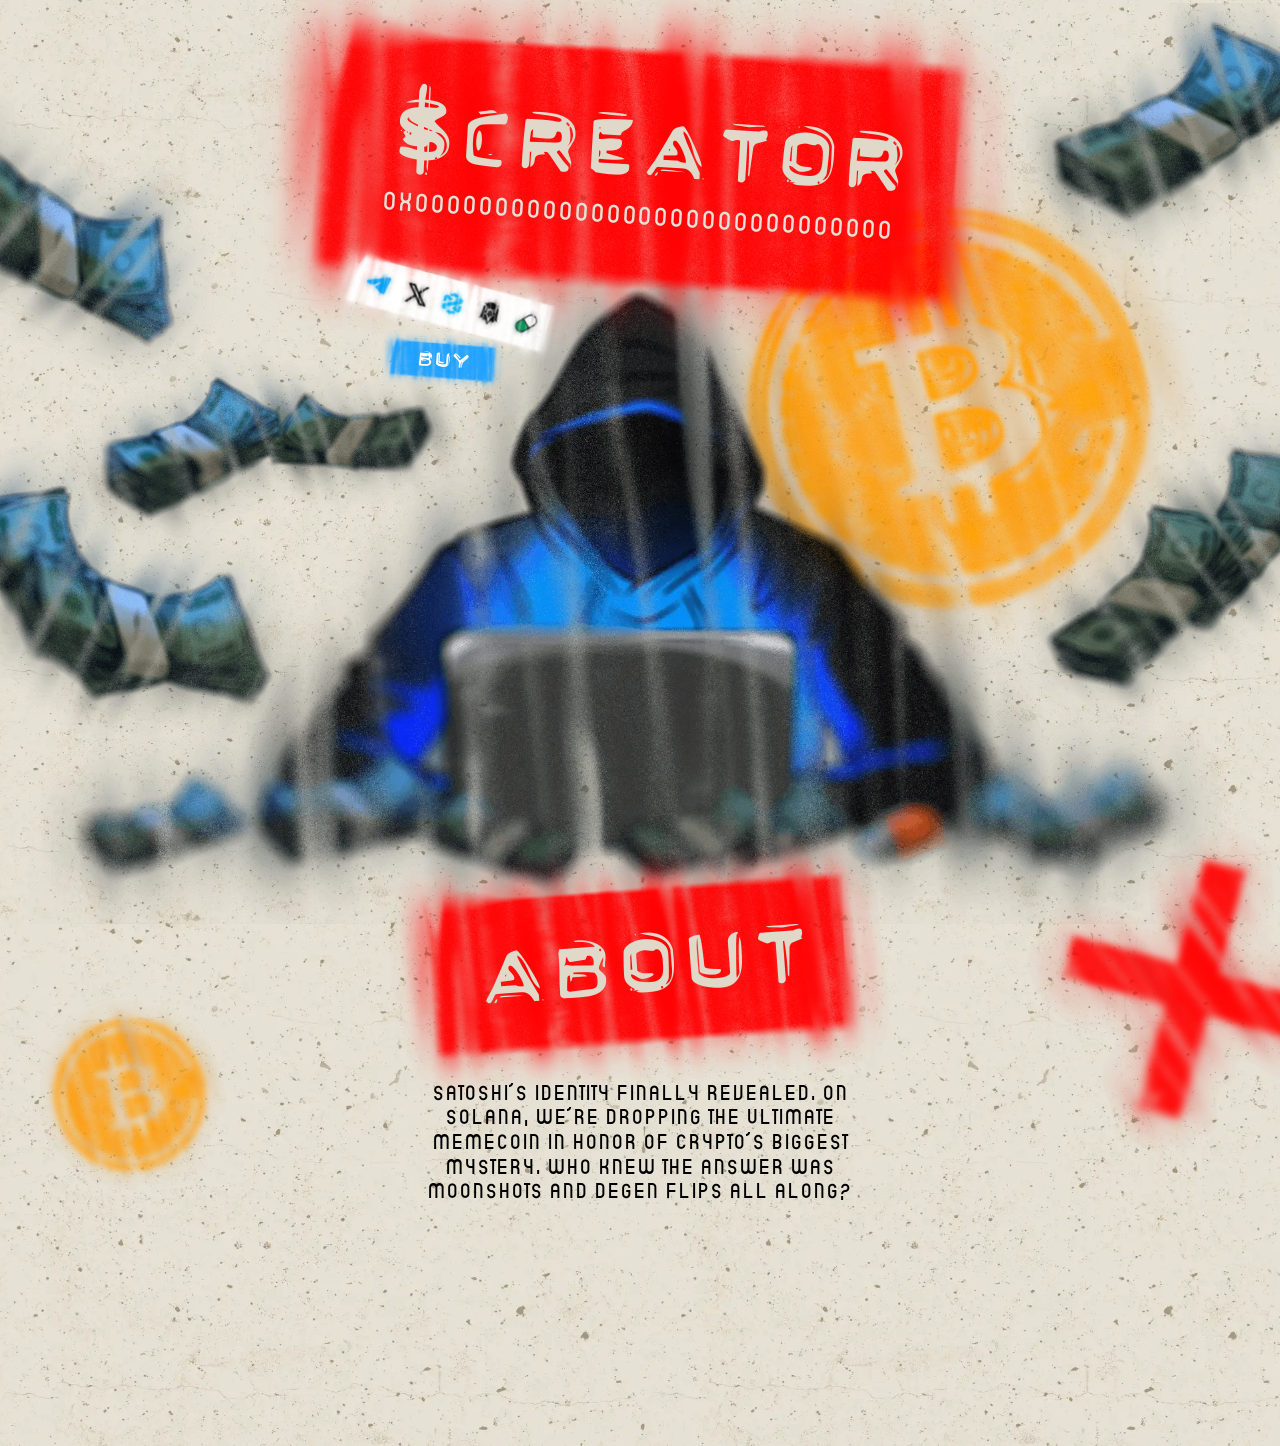
==== commit e6fbc311: "Updates" ====
--- a/index.html
+++ b/index.html
@@ -8,9 +8,9 @@
   <title>Главная</title>
 
   <link rel="shortcut icon" href="favicon.ico" type="image/x-icon">
-  <link rel="stylesheet" href="css/main.min.css?_v=20250113194256">
+  <link rel="stylesheet" href="css/main.min.css?_v=20250113194647">
 
-  <script defer="defer" src="js/main.min.js?_v=20250113194256"></script>
+  <script defer="defer" src="js/main.min.js?_v=20250113194647"></script>
 </head>
 
   <body>
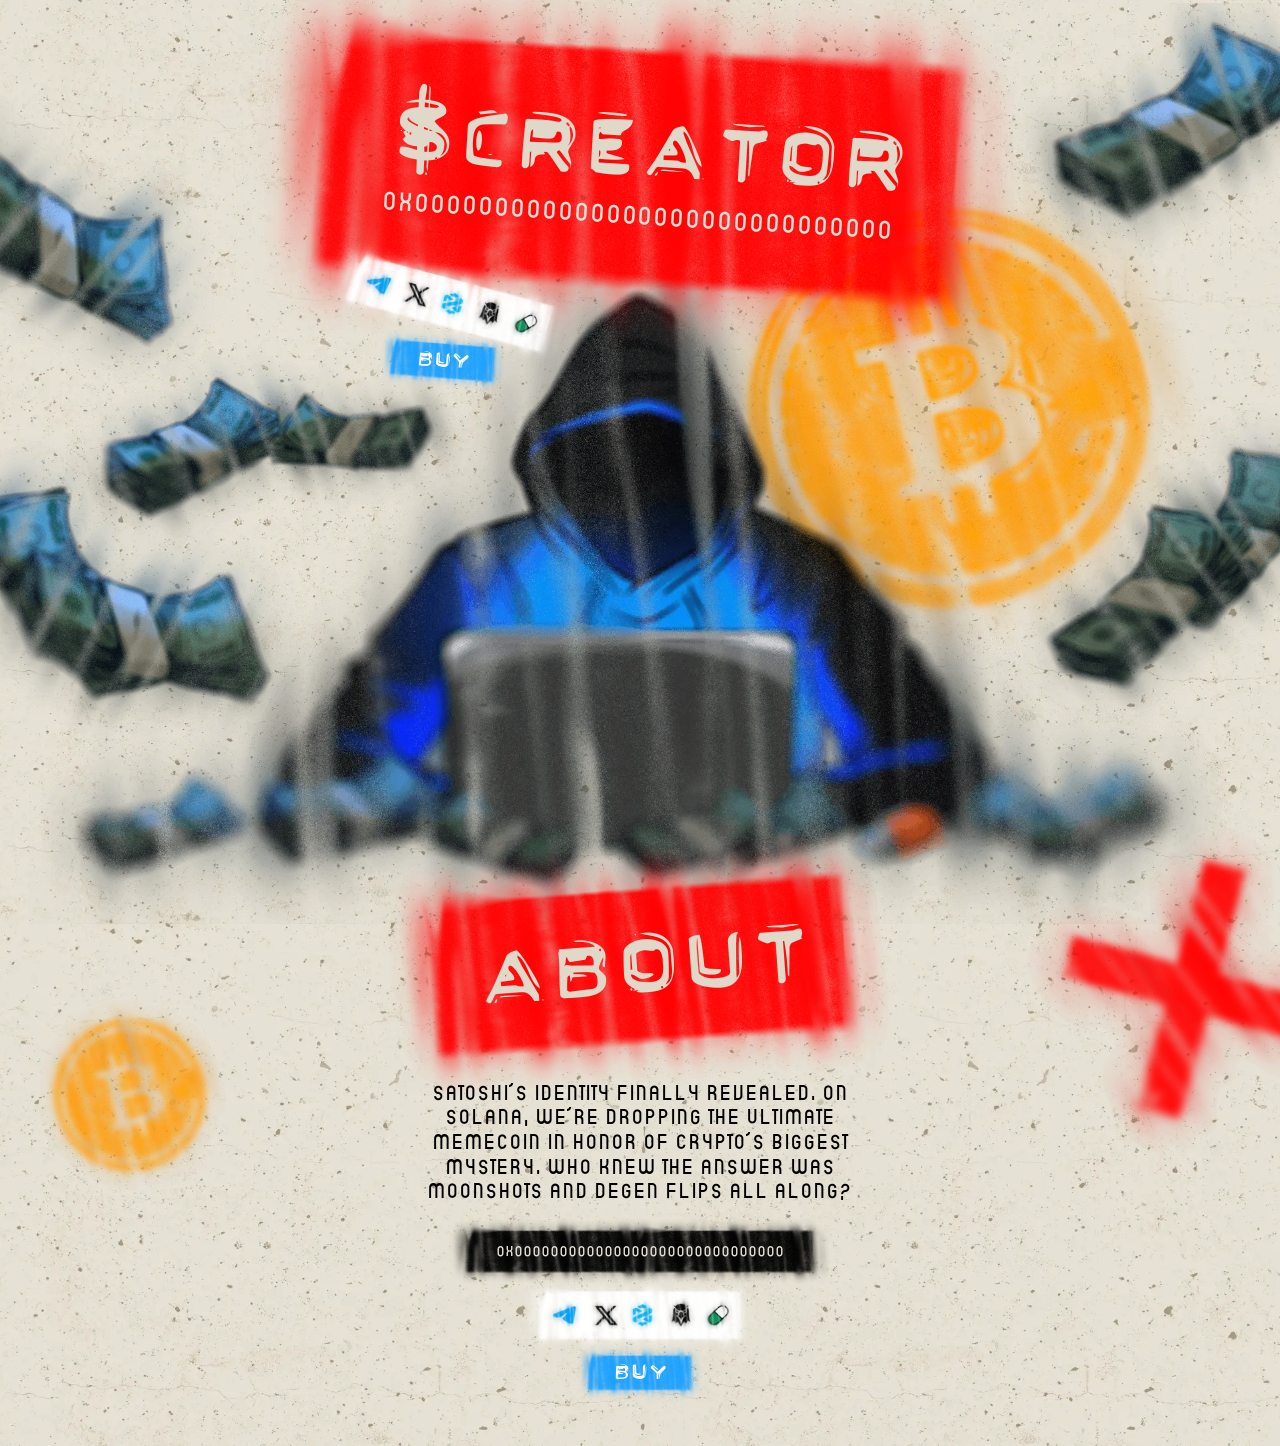
==== commit 992dadcc: "Updates" ====
--- a/index.html
+++ b/index.html
@@ -8,9 +8,14 @@
   <title>Главная</title>
 
   <link rel="shortcut icon" href="favicon.ico" type="image/x-icon">
-  <link rel="stylesheet" href="css/main.min.css?_v=20250113194647">
 
-  <script defer="defer" src="js/main.min.js?_v=20250113194647"></script>
+  <link rel="icon" type="image/png" href="images/favicon-96x96.png" sizes="96x96">
+  <link rel="icon" type="image/svg+xml" href="images/favicon.svg">
+  <link rel="apple-touch-icon" sizes="180x180" href="images/apple-touch-icon.png">
+
+  <link rel="stylesheet" href="css/main.min.css?_v=20250113195419">
+
+  <script defer="defer" src="js/main.min.js?_v=20250113195419"></script>
 </head>
 
   <body>
@@ -52,19 +57,19 @@
             </div>
             <div class="social creator__social">
                 <a href="#">
-                    <img src="images/social1.svg" alt="">
+                    <picture><source srcset="images/social1.webp" type="image/webp"><img src="images/social1.png" alt=""></picture>
                 </a>
                 <a href="#">
-                    <img src="images/social2.svg" alt="">
+                    <picture><source srcset="images/social2.webp" type="image/webp"><img src="images/social2.png" alt=""></picture>
                 </a>
                 <a href="#">
-                    <img src="images/social3.svg" alt="">
+                    <picture><source srcset="images/social3.webp" type="image/webp"><img src="images/social3.png" alt=""></picture>
                 </a>
                 <a href="#">
-                    <img src="images/social4.svg" alt="">
+                    <picture><source srcset="images/social4.webp" type="image/webp"><img src="images/social4.png" alt=""></picture>
                 </a>
                 <a href="#">
-                    <img src="images/social5.svg" alt="">
+                    <picture><source srcset="images/social5.webp" type="image/webp"><img src="images/social5.png" alt=""></picture>
                 </a>
             </div>
             <a href="#" class="button creator__button">
@@ -106,19 +111,19 @@
             </div>
             <div class="social about__social">
                 <a href="#">
-                    <img src="images/social1.svg" alt="">
+                    <picture><source srcset="images/social1.webp" type="image/webp"><img src="images/social1.png" alt=""></picture>
                 </a>
                 <a href="#">
-                    <img src="images/social2.svg" alt="">
+                    <picture><source srcset="images/social2.webp" type="image/webp"><img src="images/social2.png" alt=""></picture>
                 </a>
                 <a href="#">
-                    <img src="images/social3.svg" alt="">
+                    <picture><source srcset="images/social3.webp" type="image/webp"><img src="images/social3.png" alt=""></picture>
                 </a>
                 <a href="#">
-                    <img src="images/social4.svg" alt="">
+                    <picture><source srcset="images/social4.webp" type="image/webp"><img src="images/social4.png" alt=""></picture>
                 </a>
                 <a href="#">
-                    <img src="images/social5.svg" alt="">
+                    <picture><source srcset="images/social5.webp" type="image/webp"><img src="images/social5.png" alt=""></picture>
                 </a>
             </div>
             <a href="#" class="button about__button">
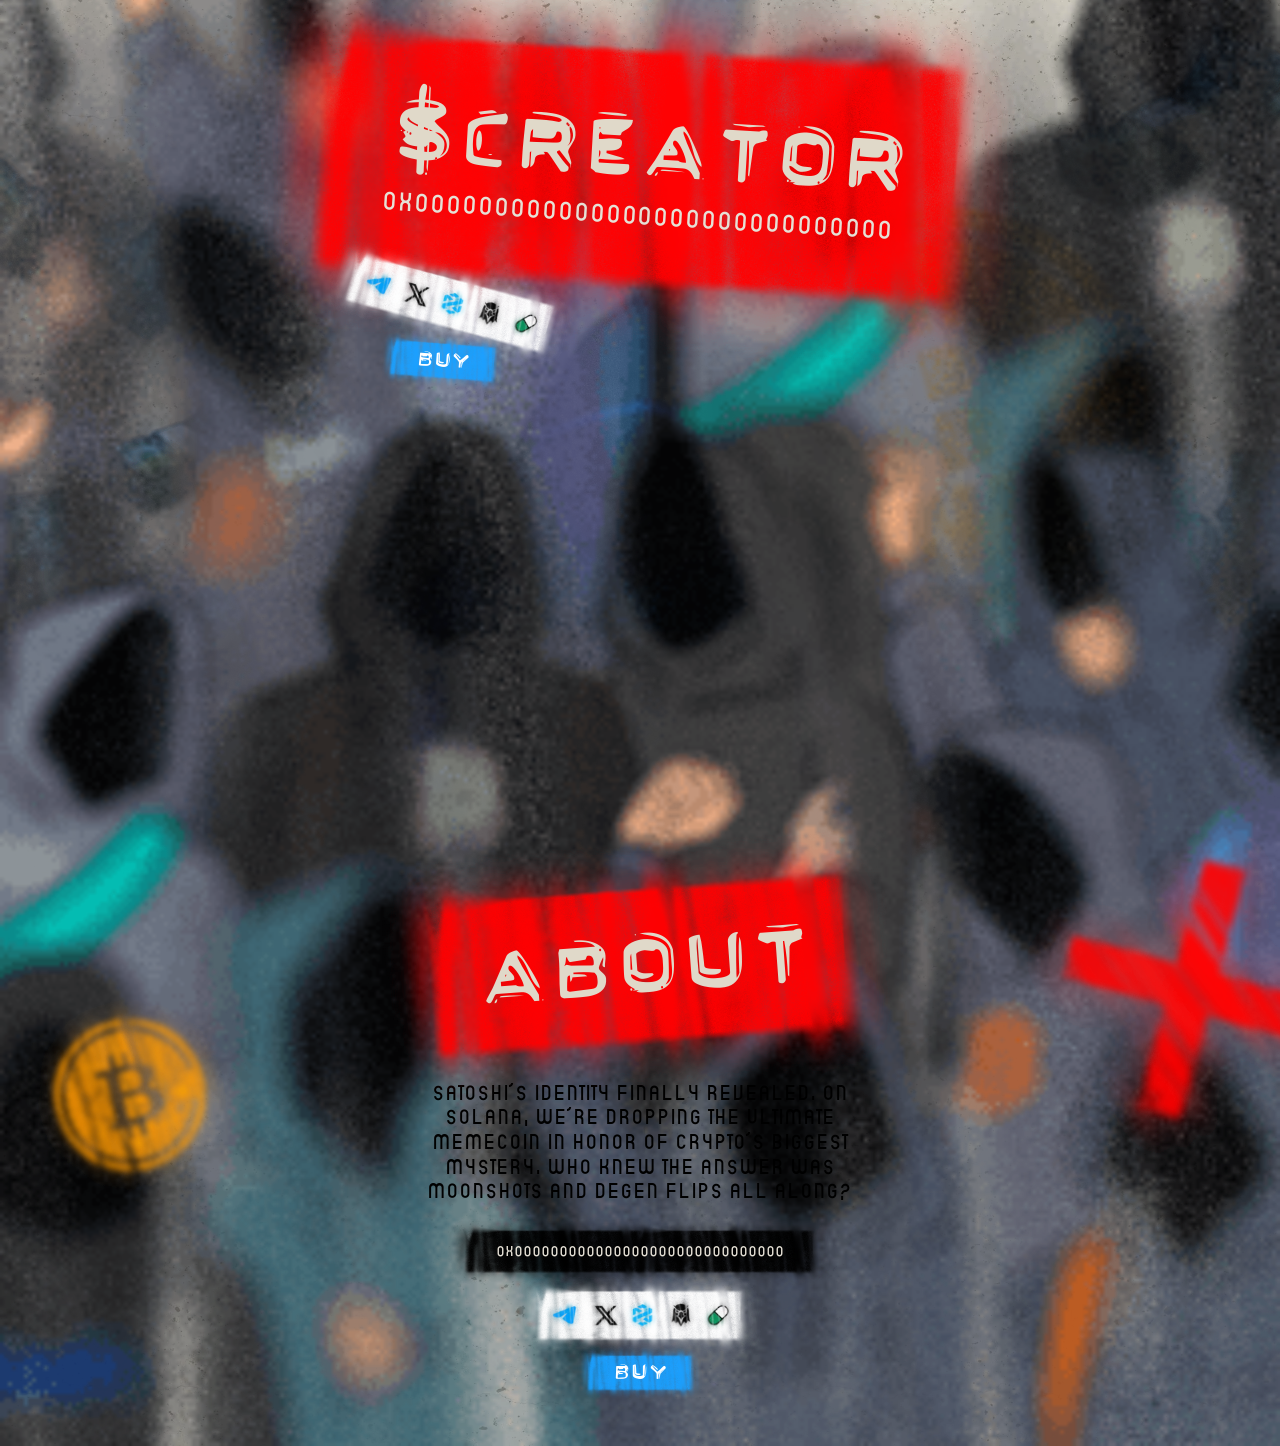
==== commit 34105841: "Updates" ====
--- a/index.html
+++ b/index.html
@@ -13,9 +13,9 @@
   <link rel="icon" type="image/svg+xml" href="images/favicon.svg">
   <link rel="apple-touch-icon" sizes="180x180" href="images/apple-touch-icon.png">
 
-  <link rel="stylesheet" href="css/main.min.css?_v=20250113195419">
+  <link rel="stylesheet" href="css/main.min.css?_v=20250113195535">
 
-  <script defer="defer" src="js/main.min.js?_v=20250113195419"></script>
+  <script defer="defer" src="js/main.min.js?_v=20250113195535"></script>
 </head>
 
   <body>
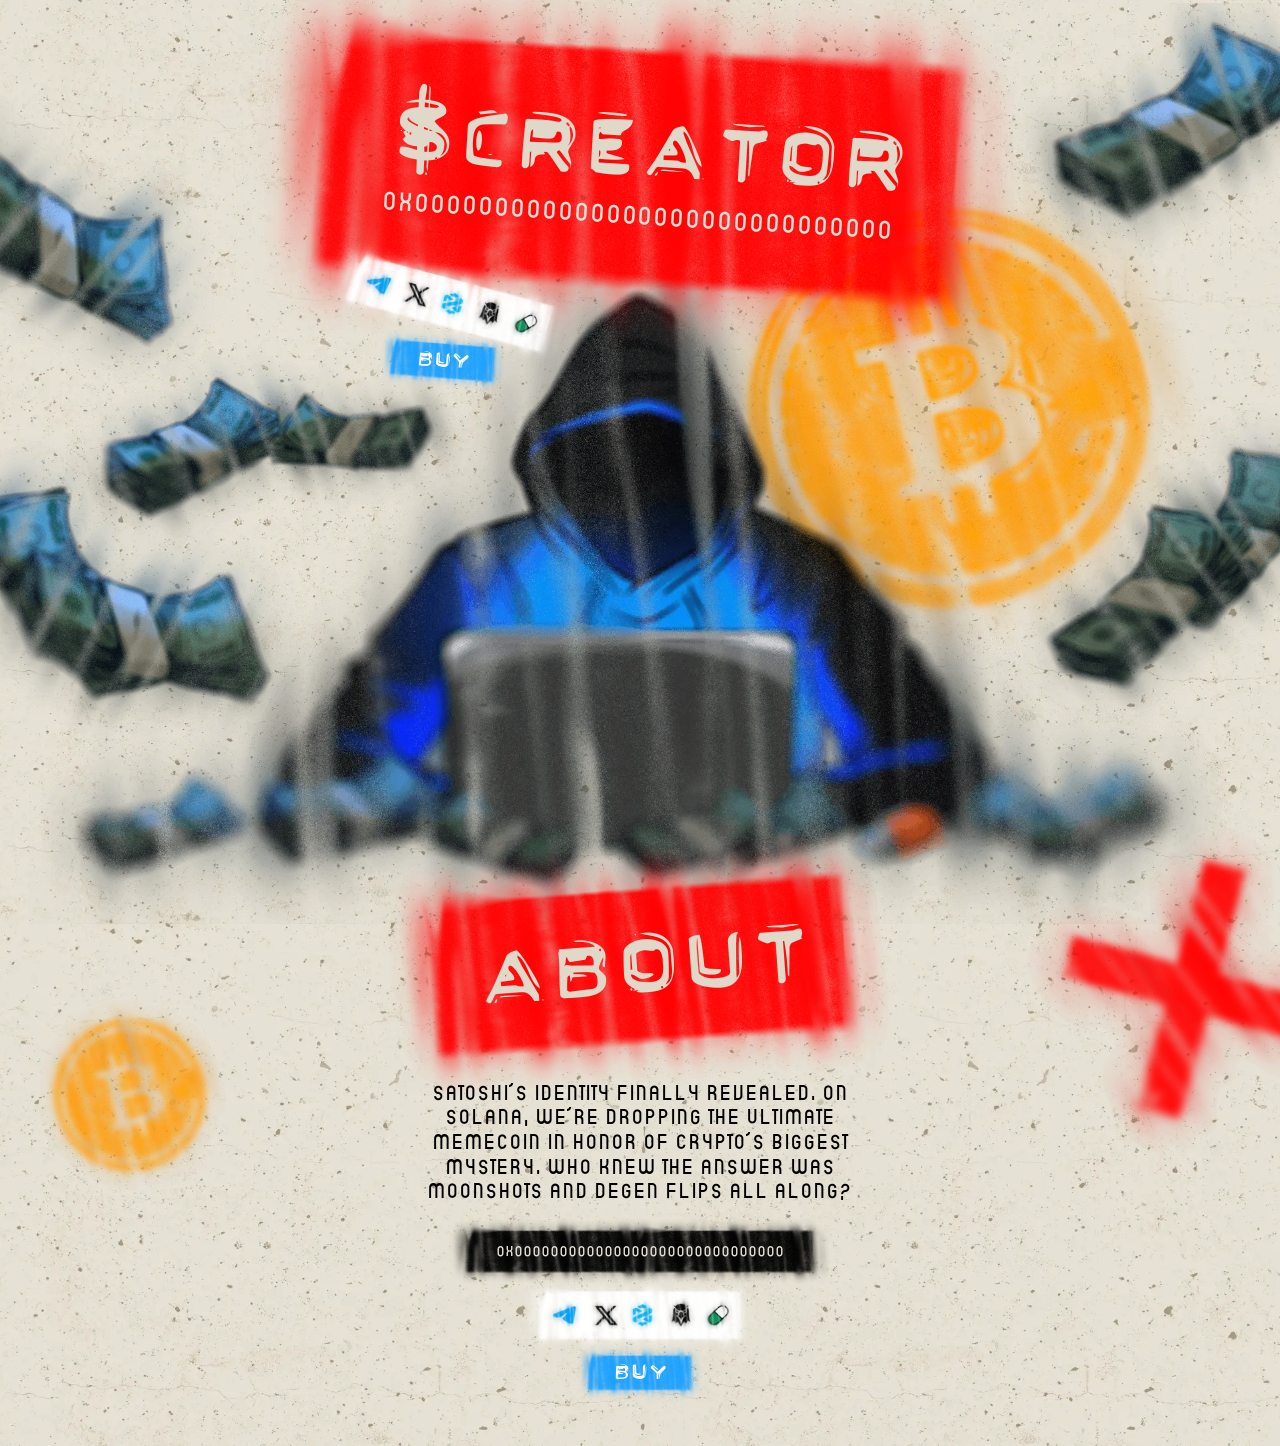
==== commit 8225c5af: "Updates" ====
--- a/index.html
+++ b/index.html
@@ -13,9 +13,9 @@
   <link rel="icon" type="image/svg+xml" href="images/favicon.svg">
   <link rel="apple-touch-icon" sizes="180x180" href="images/apple-touch-icon.png">
 
-  <link rel="stylesheet" href="css/main.min.css?_v=20250113195535">
+  <link rel="stylesheet" href="css/main.min.css?_v=20250113200139">
 
-  <script defer="defer" src="js/main.min.js?_v=20250113195535"></script>
+  <script defer="defer" src="js/main.min.js?_v=20250113200139"></script>
 </head>
 
   <body>
--- a/css/main.min.css
+++ b/css/main.min.css
@@ -1 +1 @@
-@charset "UTF-8";@font-face{font-family:Sicretpersonal;font-display:swap;src:url(../fonts/Sicretpersonal.woff2) format("woff2");font-weight:400;font-style:normal}@font-face{font-family:Sicretpersonalsembd;font-display:swap;src:url(../fonts/Sicretpersonalsembd.woff2) format("woff2");font-weight:400;font-style:normal}@font-face{font-family:secretfilesii;font-display:swap;src:url(../fonts/secretfilesii.woff2) format("woff2");font-weight:400;font-style:normal}:root{--bs-font-family:"secretfilesii",sans-serif;--bs-font-size:16px;--bs-font-weight:400;--bs-line-height:1;--bs-font-color:#000;--bs-transition:.3s ease-in-out;--bs-radius:10px;--primary-color:#131313;--primary-hover-color:#2d2d2d;--secondary-color:#ff4040;--white-color:#fff;--black-color:#131313;--bs-shadow:0px 2px 3px rgba(#000 10%),0px 8px 3px rgba(#000 10%);--hover-shadow:0 0 5px 0 rgba(#000 10%),0 0 10px 0 rgba(#000 10%),0 0 15px 0 rgba(#000 10%);--font-family:"secretfilesii",sans-serif;--second-family:"Sicretpersonal",sans-serif}*{padding:0;margin:0;border:0;-webkit-tap-highlight-color:transparent}*,:after,:before{-webkit-box-sizing:border-box;box-sizing:border-box}:active,:focus{outline:0}aside,footer,header,nav{display:block}html{opacity:0;scroll-behavior:smooth;-webkit-transition:opacity .8s ease-in-out;transition:opacity .8s ease-in-out}html.loaded{opacity:1}html.lock{overflow:hidden;-ms-touch-action:none;touch-action:none}body,html{width:100%;height:100%;min-width:320px}body{-ms-scroll-chaining:none;overscroll-behavior:none;font-size:16px;font-size:var(--bs-font-size);font-family:secretfilesii,sans-serif;font-family:var(--bs-font-family);font-weight:400;font-weight:var(--bs-font-weight);line-height:1;line-height:var(--bs-line-height);text-rendering:optimizelegibility;-webkit-text-size-adjust:100%;-moz-text-size-adjust:100%;-ms-text-size-adjust:100%;text-size-adjust:100%;-moz-osx-font-smoothing:grayscale;-webkit-font-smoothing:antialiased}button,input,textarea{font-family:inherit}input::-ms-clear{display:none}input[type=number]{-moz-appearance:textfield}input[type=number]::-webkit-inner-spin-button,input[type=number]::-webkit-outer-spin-button{-webkit-appearance:none}button{cursor:pointer;-webkit-user-select:none;-moz-user-select:none;-ms-user-select:none;user-select:none}button::-moz-focus-inner{padding:0;border:0}a{-webkit-text-decoration:none;text-decoration:none;-webkit-user-select:none;-moz-user-select:none;-ms-user-select:none;user-select:none}a:active,a:focus{outline:0}a:visited{-webkit-text-decoration:none;text-decoration:none}a:hover{-webkit-text-decoration:none;text-decoration:none}li,ul{list-style:none}img{vertical-align:top}h1,h2,h3,h4,h5,h6{font-size:inherit;font-weight:400}sup{color:inherit}[data-aos][data-aos][data-aos-duration="50"],body[data-aos-duration="50"] [data-aos]{-webkit-transition-duration:50ms;transition-duration:50ms}[data-aos][data-aos][data-aos-delay="50"],body[data-aos-delay="50"] [data-aos]{-webkit-transition-delay:0;transition-delay:0}[data-aos][data-aos][data-aos-delay="50"].aos-animate,body[data-aos-delay="50"] [data-aos].aos-animate{-webkit-transition-delay:50ms;transition-delay:50ms}[data-aos][data-aos][data-aos-duration="100"],body[data-aos-duration="100"] [data-aos]{-webkit-transition-duration:.1s;transition-duration:.1s}[data-aos][data-aos][data-aos-delay="100"],body[data-aos-delay="100"] [data-aos]{-webkit-transition-delay:0;transition-delay:0}[data-aos][data-aos][data-aos-delay="100"].aos-animate,body[data-aos-delay="100"] [data-aos].aos-animate{-webkit-transition-delay:.1s;transition-delay:.1s}[data-aos][data-aos][data-aos-duration="150"],body[data-aos-duration="150"] [data-aos]{-webkit-transition-duration:.15s;transition-duration:.15s}[data-aos][data-aos][data-aos-delay="150"],body[data-aos-delay="150"] [data-aos]{-webkit-transition-delay:0;transition-delay:0}[data-aos][data-aos][data-aos-delay="150"].aos-animate,body[data-aos-delay="150"] [data-aos].aos-animate{-webkit-transition-delay:.15s;transition-delay:.15s}[data-aos][data-aos][data-aos-duration="200"],body[data-aos-duration="200"] [data-aos]{-webkit-transition-duration:.2s;transition-duration:.2s}[data-aos][data-aos][data-aos-delay="200"],body[data-aos-delay="200"] [data-aos]{-webkit-transition-delay:0;transition-delay:0}[data-aos][data-aos][data-aos-delay="200"].aos-animate,body[data-aos-delay="200"] [data-aos].aos-animate{-webkit-transition-delay:.2s;transition-delay:.2s}[data-aos][data-aos][data-aos-duration="250"],body[data-aos-duration="250"] [data-aos]{-webkit-transition-duration:.25s;transition-duration:.25s}[data-aos][data-aos][data-aos-delay="250"],body[data-aos-delay="250"] [data-aos]{-webkit-transition-delay:0;transition-delay:0}[data-aos][data-aos][data-aos-delay="250"].aos-animate,body[data-aos-delay="250"] [data-aos].aos-animate{-webkit-transition-delay:.25s;transition-delay:.25s}[data-aos][data-aos][data-aos-duration="300"],body[data-aos-duration="300"] [data-aos]{-webkit-transition-duration:.3s;transition-duration:.3s}[data-aos][data-aos][data-aos-delay="300"],body[data-aos-delay="300"] [data-aos]{-webkit-transition-delay:0;transition-delay:0}[data-aos][data-aos][data-aos-delay="300"].aos-animate,body[data-aos-delay="300"] [data-aos].aos-animate{-webkit-transition-delay:.3s;transition-delay:.3s}[data-aos][data-aos][data-aos-duration="350"],body[data-aos-duration="350"] [data-aos]{-webkit-transition-duration:.35s;transition-duration:.35s}[data-aos][data-aos][data-aos-delay="350"],body[data-aos-delay="350"] [data-aos]{-webkit-transition-delay:0;transition-delay:0}[data-aos][data-aos][data-aos-delay="350"].aos-animate,body[data-aos-delay="350"] [data-aos].aos-animate{-webkit-transition-delay:.35s;transition-delay:.35s}[data-aos][data-aos][data-aos-duration="400"],body[data-aos-duration="400"] [data-aos]{-webkit-transition-duration:.4s;transition-duration:.4s}[data-aos][data-aos][data-aos-delay="400"],body[data-aos-delay="400"] [data-aos]{-webkit-transition-delay:0;transition-delay:0}[data-aos][data-aos][data-aos-delay="400"].aos-animate,body[data-aos-delay="400"] [data-aos].aos-animate{-webkit-transition-delay:.4s;transition-delay:.4s}[data-aos][data-aos][data-aos-duration="450"],body[data-aos-duration="450"] [data-aos]{-webkit-transition-duration:.45s;transition-duration:.45s}[data-aos][data-aos][data-aos-delay="450"],body[data-aos-delay="450"] [data-aos]{-webkit-transition-delay:0;transition-delay:0}[data-aos][data-aos][data-aos-delay="450"].aos-animate,body[data-aos-delay="450"] [data-aos].aos-animate{-webkit-transition-delay:.45s;transition-delay:.45s}[data-aos][data-aos][data-aos-duration="500"],body[data-aos-duration="500"] [data-aos]{-webkit-transition-duration:.5s;transition-duration:.5s}[data-aos][data-aos][data-aos-delay="500"],body[data-aos-delay="500"] [data-aos]{-webkit-transition-delay:0;transition-delay:0}[data-aos][data-aos][data-aos-delay="500"].aos-animate,body[data-aos-delay="500"] [data-aos].aos-animate{-webkit-transition-delay:.5s;transition-delay:.5s}[data-aos][data-aos][data-aos-duration="550"],body[data-aos-duration="550"] [data-aos]{-webkit-transition-duration:.55s;transition-duration:.55s}[data-aos][data-aos][data-aos-delay="550"],body[data-aos-delay="550"] [data-aos]{-webkit-transition-delay:0;transition-delay:0}[data-aos][data-aos][data-aos-delay="550"].aos-animate,body[data-aos-delay="550"] [data-aos].aos-animate{-webkit-transition-delay:.55s;transition-delay:.55s}[data-aos][data-aos][data-aos-duration="600"],body[data-aos-duration="600"] [data-aos]{-webkit-transition-duration:.6s;transition-duration:.6s}[data-aos][data-aos][data-aos-delay="600"],body[data-aos-delay="600"] [data-aos]{-webkit-transition-delay:0;transition-delay:0}[data-aos][data-aos][data-aos-delay="600"].aos-animate,body[data-aos-delay="600"] [data-aos].aos-animate{-webkit-transition-delay:.6s;transition-delay:.6s}[data-aos][data-aos][data-aos-duration="650"],body[data-aos-duration="650"] [data-aos]{-webkit-transition-duration:.65s;transition-duration:.65s}[data-aos][data-aos][data-aos-delay="650"],body[data-aos-delay="650"] [data-aos]{-webkit-transition-delay:0;transition-delay:0}[data-aos][data-aos][data-aos-delay="650"].aos-animate,body[data-aos-delay="650"] [data-aos].aos-animate{-webkit-transition-delay:.65s;transition-delay:.65s}[data-aos][data-aos][data-aos-duration="700"],body[data-aos-duration="700"] [data-aos]{-webkit-transition-duration:.7s;transition-duration:.7s}[data-aos][data-aos][data-aos-delay="700"],body[data-aos-delay="700"] [data-aos]{-webkit-transition-delay:0;transition-delay:0}[data-aos][data-aos][data-aos-delay="700"].aos-animate,body[data-aos-delay="700"] [data-aos].aos-animate{-webkit-transition-delay:.7s;transition-delay:.7s}[data-aos][data-aos][data-aos-duration="750"],body[data-aos-duration="750"] [data-aos]{-webkit-transition-duration:.75s;transition-duration:.75s}[data-aos][data-aos][data-aos-delay="750"],body[data-aos-delay="750"] [data-aos]{-webkit-transition-delay:0;transition-delay:0}[data-aos][data-aos][data-aos-delay="750"].aos-animate,body[data-aos-delay="750"] [data-aos].aos-animate{-webkit-transition-delay:.75s;transition-delay:.75s}[data-aos][data-aos][data-aos-duration="800"],body[data-aos-duration="800"] [data-aos]{-webkit-transition-duration:.8s;transition-duration:.8s}[data-aos][data-aos][data-aos-delay="800"],body[data-aos-delay="800"] [data-aos]{-webkit-transition-delay:0;transition-delay:0}[data-aos][data-aos][data-aos-delay="800"].aos-animate,body[data-aos-delay="800"] [data-aos].aos-animate{-webkit-transition-delay:.8s;transition-delay:.8s}[data-aos][data-aos][data-aos-duration="850"],body[data-aos-duration="850"] [data-aos]{-webkit-transition-duration:.85s;transition-duration:.85s}[data-aos][data-aos][data-aos-delay="850"],body[data-aos-delay="850"] [data-aos]{-webkit-transition-delay:0;transition-delay:0}[data-aos][data-aos][data-aos-delay="850"].aos-animate,body[data-aos-delay="850"] [data-aos].aos-animate{-webkit-transition-delay:.85s;transition-delay:.85s}[data-aos][data-aos][data-aos-duration="900"],body[data-aos-duration="900"] [data-aos]{-webkit-transition-duration:.9s;transition-duration:.9s}[data-aos][data-aos][data-aos-delay="900"],body[data-aos-delay="900"] [data-aos]{-webkit-transition-delay:0;transition-delay:0}[data-aos][data-aos][data-aos-delay="900"].aos-animate,body[data-aos-delay="900"] [data-aos].aos-animate{-webkit-transition-delay:.9s;transition-delay:.9s}[data-aos][data-aos][data-aos-duration="950"],body[data-aos-duration="950"] [data-aos]{-webkit-transition-duration:.95s;transition-duration:.95s}[data-aos][data-aos][data-aos-delay="950"],body[data-aos-delay="950"] [data-aos]{-webkit-transition-delay:0;transition-delay:0}[data-aos][data-aos][data-aos-delay="950"].aos-animate,body[data-aos-delay="950"] [data-aos].aos-animate{-webkit-transition-delay:.95s;transition-delay:.95s}[data-aos][data-aos][data-aos-duration="1000"],body[data-aos-duration="1000"] [data-aos]{-webkit-transition-duration:1s;transition-duration:1s}[data-aos][data-aos][data-aos-delay="1000"],body[data-aos-delay="1000"] [data-aos]{-webkit-transition-delay:0;transition-delay:0}[data-aos][data-aos][data-aos-delay="1000"].aos-animate,body[data-aos-delay="1000"] [data-aos].aos-animate{-webkit-transition-delay:1s;transition-delay:1s}[data-aos][data-aos][data-aos-duration="1050"],body[data-aos-duration="1050"] [data-aos]{-webkit-transition-duration:1.05s;transition-duration:1.05s}[data-aos][data-aos][data-aos-delay="1050"],body[data-aos-delay="1050"] [data-aos]{-webkit-transition-delay:0;transition-delay:0}[data-aos][data-aos][data-aos-delay="1050"].aos-animate,body[data-aos-delay="1050"] [data-aos].aos-animate{-webkit-transition-delay:1.05s;transition-delay:1.05s}[data-aos][data-aos][data-aos-duration="1100"],body[data-aos-duration="1100"] [data-aos]{-webkit-transition-duration:1.1s;transition-duration:1.1s}[data-aos][data-aos][data-aos-delay="1100"],body[data-aos-delay="1100"] [data-aos]{-webkit-transition-delay:0;transition-delay:0}[data-aos][data-aos][data-aos-delay="1100"].aos-animate,body[data-aos-delay="1100"] [data-aos].aos-animate{-webkit-transition-delay:1.1s;transition-delay:1.1s}[data-aos][data-aos][data-aos-duration="1150"],body[data-aos-duration="1150"] [data-aos]{-webkit-transition-duration:1.15s;transition-duration:1.15s}[data-aos][data-aos][data-aos-delay="1150"],body[data-aos-delay="1150"] [data-aos]{-webkit-transition-delay:0;transition-delay:0}[data-aos][data-aos][data-aos-delay="1150"].aos-animate,body[data-aos-delay="1150"] [data-aos].aos-animate{-webkit-transition-delay:1.15s;transition-delay:1.15s}[data-aos][data-aos][data-aos-duration="1200"],body[data-aos-duration="1200"] [data-aos]{-webkit-transition-duration:1.2s;transition-duration:1.2s}[data-aos][data-aos][data-aos-delay="1200"],body[data-aos-delay="1200"] [data-aos]{-webkit-transition-delay:0;transition-delay:0}[data-aos][data-aos][data-aos-delay="1200"].aos-animate,body[data-aos-delay="1200"] [data-aos].aos-animate{-webkit-transition-delay:1.2s;transition-delay:1.2s}[data-aos][data-aos][data-aos-duration="1250"],body[data-aos-duration="1250"] [data-aos]{-webkit-transition-duration:1.25s;transition-duration:1.25s}[data-aos][data-aos][data-aos-delay="1250"],body[data-aos-delay="1250"] [data-aos]{-webkit-transition-delay:0;transition-delay:0}[data-aos][data-aos][data-aos-delay="1250"].aos-animate,body[data-aos-delay="1250"] [data-aos].aos-animate{-webkit-transition-delay:1.25s;transition-delay:1.25s}[data-aos][data-aos][data-aos-duration="1300"],body[data-aos-duration="1300"] [data-aos]{-webkit-transition-duration:1.3s;transition-duration:1.3s}[data-aos][data-aos][data-aos-delay="1300"],body[data-aos-delay="1300"] [data-aos]{-webkit-transition-delay:0;transition-delay:0}[data-aos][data-aos][data-aos-delay="1300"].aos-animate,body[data-aos-delay="1300"] [data-aos].aos-animate{-webkit-transition-delay:1.3s;transition-delay:1.3s}[data-aos][data-aos][data-aos-duration="1350"],body[data-aos-duration="1350"] [data-aos]{-webkit-transition-duration:1.35s;transition-duration:1.35s}[data-aos][data-aos][data-aos-delay="1350"],body[data-aos-delay="1350"] [data-aos]{-webkit-transition-delay:0;transition-delay:0}[data-aos][data-aos][data-aos-delay="1350"].aos-animate,body[data-aos-delay="1350"] [data-aos].aos-animate{-webkit-transition-delay:1.35s;transition-delay:1.35s}[data-aos][data-aos][data-aos-duration="1400"],body[data-aos-duration="1400"] [data-aos]{-webkit-transition-duration:1.4s;transition-duration:1.4s}[data-aos][data-aos][data-aos-delay="1400"],body[data-aos-delay="1400"] [data-aos]{-webkit-transition-delay:0;transition-delay:0}[data-aos][data-aos][data-aos-delay="1400"].aos-animate,body[data-aos-delay="1400"] [data-aos].aos-animate{-webkit-transition-delay:1.4s;transition-delay:1.4s}[data-aos][data-aos][data-aos-duration="1450"],body[data-aos-duration="1450"] [data-aos]{-webkit-transition-duration:1.45s;transition-duration:1.45s}[data-aos][data-aos][data-aos-delay="1450"],body[data-aos-delay="1450"] [data-aos]{-webkit-transition-delay:0;transition-delay:0}[data-aos][data-aos][data-aos-delay="1450"].aos-animate,body[data-aos-delay="1450"] [data-aos].aos-animate{-webkit-transition-delay:1.45s;transition-delay:1.45s}[data-aos][data-aos][data-aos-duration="1500"],body[data-aos-duration="1500"] [data-aos]{-webkit-transition-duration:1.5s;transition-duration:1.5s}[data-aos][data-aos][data-aos-delay="1500"],body[data-aos-delay="1500"] [data-aos]{-webkit-transition-delay:0;transition-delay:0}[data-aos][data-aos][data-aos-delay="1500"].aos-animate,body[data-aos-delay="1500"] [data-aos].aos-animate{-webkit-transition-delay:1.5s;transition-delay:1.5s}[data-aos][data-aos][data-aos-duration="1550"],body[data-aos-duration="1550"] [data-aos]{-webkit-transition-duration:1.55s;transition-duration:1.55s}[data-aos][data-aos][data-aos-delay="1550"],body[data-aos-delay="1550"] [data-aos]{-webkit-transition-delay:0;transition-delay:0}[data-aos][data-aos][data-aos-delay="1550"].aos-animate,body[data-aos-delay="1550"] [data-aos].aos-animate{-webkit-transition-delay:1.55s;transition-delay:1.55s}[data-aos][data-aos][data-aos-duration="1600"],body[data-aos-duration="1600"] [data-aos]{-webkit-transition-duration:1.6s;transition-duration:1.6s}[data-aos][data-aos][data-aos-delay="1600"],body[data-aos-delay="1600"] [data-aos]{-webkit-transition-delay:0;transition-delay:0}[data-aos][data-aos][data-aos-delay="1600"].aos-animate,body[data-aos-delay="1600"] [data-aos].aos-animate{-webkit-transition-delay:1.6s;transition-delay:1.6s}[data-aos][data-aos][data-aos-duration="1650"],body[data-aos-duration="1650"] [data-aos]{-webkit-transition-duration:1.65s;transition-duration:1.65s}[data-aos][data-aos][data-aos-delay="1650"],body[data-aos-delay="1650"] [data-aos]{-webkit-transition-delay:0;transition-delay:0}[data-aos][data-aos][data-aos-delay="1650"].aos-animate,body[data-aos-delay="1650"] [data-aos].aos-animate{-webkit-transition-delay:1.65s;transition-delay:1.65s}[data-aos][data-aos][data-aos-duration="1700"],body[data-aos-duration="1700"] [data-aos]{-webkit-transition-duration:1.7s;transition-duration:1.7s}[data-aos][data-aos][data-aos-delay="1700"],body[data-aos-delay="1700"] [data-aos]{-webkit-transition-delay:0;transition-delay:0}[data-aos][data-aos][data-aos-delay="1700"].aos-animate,body[data-aos-delay="1700"] [data-aos].aos-animate{-webkit-transition-delay:1.7s;transition-delay:1.7s}[data-aos][data-aos][data-aos-duration="1750"],body[data-aos-duration="1750"] [data-aos]{-webkit-transition-duration:1.75s;transition-duration:1.75s}[data-aos][data-aos][data-aos-delay="1750"],body[data-aos-delay="1750"] [data-aos]{-webkit-transition-delay:0;transition-delay:0}[data-aos][data-aos][data-aos-delay="1750"].aos-animate,body[data-aos-delay="1750"] [data-aos].aos-animate{-webkit-transition-delay:1.75s;transition-delay:1.75s}[data-aos][data-aos][data-aos-duration="1800"],body[data-aos-duration="1800"] [data-aos]{-webkit-transition-duration:1.8s;transition-duration:1.8s}[data-aos][data-aos][data-aos-delay="1800"],body[data-aos-delay="1800"] [data-aos]{-webkit-transition-delay:0;transition-delay:0}[data-aos][data-aos][data-aos-delay="1800"].aos-animate,body[data-aos-delay="1800"] [data-aos].aos-animate{-webkit-transition-delay:1.8s;transition-delay:1.8s}[data-aos][data-aos][data-aos-duration="1850"],body[data-aos-duration="1850"] [data-aos]{-webkit-transition-duration:1.85s;transition-duration:1.85s}[data-aos][data-aos][data-aos-delay="1850"],body[data-aos-delay="1850"] [data-aos]{-webkit-transition-delay:0;transition-delay:0}[data-aos][data-aos][data-aos-delay="1850"].aos-animate,body[data-aos-delay="1850"] [data-aos].aos-animate{-webkit-transition-delay:1.85s;transition-delay:1.85s}[data-aos][data-aos][data-aos-duration="1900"],body[data-aos-duration="1900"] [data-aos]{-webkit-transition-duration:1.9s;transition-duration:1.9s}[data-aos][data-aos][data-aos-delay="1900"],body[data-aos-delay="1900"] [data-aos]{-webkit-transition-delay:0;transition-delay:0}[data-aos][data-aos][data-aos-delay="1900"].aos-animate,body[data-aos-delay="1900"] [data-aos].aos-animate{-webkit-transition-delay:1.9s;transition-delay:1.9s}[data-aos][data-aos][data-aos-duration="1950"],body[data-aos-duration="1950"] [data-aos]{-webkit-transition-duration:1.95s;transition-duration:1.95s}[data-aos][data-aos][data-aos-delay="1950"],body[data-aos-delay="1950"] [data-aos]{-webkit-transition-delay:0;transition-delay:0}[data-aos][data-aos][data-aos-delay="1950"].aos-animate,body[data-aos-delay="1950"] [data-aos].aos-animate{-webkit-transition-delay:1.95s;transition-delay:1.95s}[data-aos][data-aos][data-aos-duration="2000"],body[data-aos-duration="2000"] [data-aos]{-webkit-transition-duration:2s;transition-duration:2s}[data-aos][data-aos][data-aos-delay="2000"],body[data-aos-delay="2000"] [data-aos]{-webkit-transition-delay:0;transition-delay:0}[data-aos][data-aos][data-aos-delay="2000"].aos-animate,body[data-aos-delay="2000"] [data-aos].aos-animate{-webkit-transition-delay:2s;transition-delay:2s}[data-aos][data-aos][data-aos-duration="2050"],body[data-aos-duration="2050"] [data-aos]{-webkit-transition-duration:2.05s;transition-duration:2.05s}[data-aos][data-aos][data-aos-delay="2050"],body[data-aos-delay="2050"] [data-aos]{-webkit-transition-delay:0;transition-delay:0}[data-aos][data-aos][data-aos-delay="2050"].aos-animate,body[data-aos-delay="2050"] [data-aos].aos-animate{-webkit-transition-delay:2.05s;transition-delay:2.05s}[data-aos][data-aos][data-aos-duration="2100"],body[data-aos-duration="2100"] [data-aos]{-webkit-transition-duration:2.1s;transition-duration:2.1s}[data-aos][data-aos][data-aos-delay="2100"],body[data-aos-delay="2100"] [data-aos]{-webkit-transition-delay:0;transition-delay:0}[data-aos][data-aos][data-aos-delay="2100"].aos-animate,body[data-aos-delay="2100"] [data-aos].aos-animate{-webkit-transition-delay:2.1s;transition-delay:2.1s}[data-aos][data-aos][data-aos-duration="2150"],body[data-aos-duration="2150"] [data-aos]{-webkit-transition-duration:2.15s;transition-duration:2.15s}[data-aos][data-aos][data-aos-delay="2150"],body[data-aos-delay="2150"] [data-aos]{-webkit-transition-delay:0;transition-delay:0}[data-aos][data-aos][data-aos-delay="2150"].aos-animate,body[data-aos-delay="2150"] [data-aos].aos-animate{-webkit-transition-delay:2.15s;transition-delay:2.15s}[data-aos][data-aos][data-aos-duration="2200"],body[data-aos-duration="2200"] [data-aos]{-webkit-transition-duration:2.2s;transition-duration:2.2s}[data-aos][data-aos][data-aos-delay="2200"],body[data-aos-delay="2200"] [data-aos]{-webkit-transition-delay:0;transition-delay:0}[data-aos][data-aos][data-aos-delay="2200"].aos-animate,body[data-aos-delay="2200"] [data-aos].aos-animate{-webkit-transition-delay:2.2s;transition-delay:2.2s}[data-aos][data-aos][data-aos-duration="2250"],body[data-aos-duration="2250"] [data-aos]{-webkit-transition-duration:2.25s;transition-duration:2.25s}[data-aos][data-aos][data-aos-delay="2250"],body[data-aos-delay="2250"] [data-aos]{-webkit-transition-delay:0;transition-delay:0}[data-aos][data-aos][data-aos-delay="2250"].aos-animate,body[data-aos-delay="2250"] [data-aos].aos-animate{-webkit-transition-delay:2.25s;transition-delay:2.25s}[data-aos][data-aos][data-aos-duration="2300"],body[data-aos-duration="2300"] [data-aos]{-webkit-transition-duration:2.3s;transition-duration:2.3s}[data-aos][data-aos][data-aos-delay="2300"],body[data-aos-delay="2300"] [data-aos]{-webkit-transition-delay:0;transition-delay:0}[data-aos][data-aos][data-aos-delay="2300"].aos-animate,body[data-aos-delay="2300"] [data-aos].aos-animate{-webkit-transition-delay:2.3s;transition-delay:2.3s}[data-aos][data-aos][data-aos-duration="2350"],body[data-aos-duration="2350"] [data-aos]{-webkit-transition-duration:2.35s;transition-duration:2.35s}[data-aos][data-aos][data-aos-delay="2350"],body[data-aos-delay="2350"] [data-aos]{-webkit-transition-delay:0;transition-delay:0}[data-aos][data-aos][data-aos-delay="2350"].aos-animate,body[data-aos-delay="2350"] [data-aos].aos-animate{-webkit-transition-delay:2.35s;transition-delay:2.35s}[data-aos][data-aos][data-aos-duration="2400"],body[data-aos-duration="2400"] [data-aos]{-webkit-transition-duration:2.4s;transition-duration:2.4s}[data-aos][data-aos][data-aos-delay="2400"],body[data-aos-delay="2400"] [data-aos]{-webkit-transition-delay:0;transition-delay:0}[data-aos][data-aos][data-aos-delay="2400"].aos-animate,body[data-aos-delay="2400"] [data-aos].aos-animate{-webkit-transition-delay:2.4s;transition-delay:2.4s}[data-aos][data-aos][data-aos-duration="2450"],body[data-aos-duration="2450"] [data-aos]{-webkit-transition-duration:2.45s;transition-duration:2.45s}[data-aos][data-aos][data-aos-delay="2450"],body[data-aos-delay="2450"] [data-aos]{-webkit-transition-delay:0;transition-delay:0}[data-aos][data-aos][data-aos-delay="2450"].aos-animate,body[data-aos-delay="2450"] [data-aos].aos-animate{-webkit-transition-delay:2.45s;transition-delay:2.45s}[data-aos][data-aos][data-aos-duration="2500"],body[data-aos-duration="2500"] [data-aos]{-webkit-transition-duration:2.5s;transition-duration:2.5s}[data-aos][data-aos][data-aos-delay="2500"],body[data-aos-delay="2500"] [data-aos]{-webkit-transition-delay:0;transition-delay:0}[data-aos][data-aos][data-aos-delay="2500"].aos-animate,body[data-aos-delay="2500"] [data-aos].aos-animate{-webkit-transition-delay:2.5s;transition-delay:2.5s}[data-aos][data-aos][data-aos-duration="2550"],body[data-aos-duration="2550"] [data-aos]{-webkit-transition-duration:2.55s;transition-duration:2.55s}[data-aos][data-aos][data-aos-delay="2550"],body[data-aos-delay="2550"] [data-aos]{-webkit-transition-delay:0;transition-delay:0}[data-aos][data-aos][data-aos-delay="2550"].aos-animate,body[data-aos-delay="2550"] [data-aos].aos-animate{-webkit-transition-delay:2.55s;transition-delay:2.55s}[data-aos][data-aos][data-aos-duration="2600"],body[data-aos-duration="2600"] [data-aos]{-webkit-transition-duration:2.6s;transition-duration:2.6s}[data-aos][data-aos][data-aos-delay="2600"],body[data-aos-delay="2600"] [data-aos]{-webkit-transition-delay:0;transition-delay:0}[data-aos][data-aos][data-aos-delay="2600"].aos-animate,body[data-aos-delay="2600"] [data-aos].aos-animate{-webkit-transition-delay:2.6s;transition-delay:2.6s}[data-aos][data-aos][data-aos-duration="2650"],body[data-aos-duration="2650"] [data-aos]{-webkit-transition-duration:2.65s;transition-duration:2.65s}[data-aos][data-aos][data-aos-delay="2650"],body[data-aos-delay="2650"] [data-aos]{-webkit-transition-delay:0;transition-delay:0}[data-aos][data-aos][data-aos-delay="2650"].aos-animate,body[data-aos-delay="2650"] [data-aos].aos-animate{-webkit-transition-delay:2.65s;transition-delay:2.65s}[data-aos][data-aos][data-aos-duration="2700"],body[data-aos-duration="2700"] [data-aos]{-webkit-transition-duration:2.7s;transition-duration:2.7s}[data-aos][data-aos][data-aos-delay="2700"],body[data-aos-delay="2700"] [data-aos]{-webkit-transition-delay:0;transition-delay:0}[data-aos][data-aos][data-aos-delay="2700"].aos-animate,body[data-aos-delay="2700"] [data-aos].aos-animate{-webkit-transition-delay:2.7s;transition-delay:2.7s}[data-aos][data-aos][data-aos-duration="2750"],body[data-aos-duration="2750"] [data-aos]{-webkit-transition-duration:2.75s;transition-duration:2.75s}[data-aos][data-aos][data-aos-delay="2750"],body[data-aos-delay="2750"] [data-aos]{-webkit-transition-delay:0;transition-delay:0}[data-aos][data-aos][data-aos-delay="2750"].aos-animate,body[data-aos-delay="2750"] [data-aos].aos-animate{-webkit-transition-delay:2.75s;transition-delay:2.75s}[data-aos][data-aos][data-aos-duration="2800"],body[data-aos-duration="2800"] [data-aos]{-webkit-transition-duration:2.8s;transition-duration:2.8s}[data-aos][data-aos][data-aos-delay="2800"],body[data-aos-delay="2800"] [data-aos]{-webkit-transition-delay:0;transition-delay:0}[data-aos][data-aos][data-aos-delay="2800"].aos-animate,body[data-aos-delay="2800"] [data-aos].aos-animate{-webkit-transition-delay:2.8s;transition-delay:2.8s}[data-aos][data-aos][data-aos-duration="2850"],body[data-aos-duration="2850"] [data-aos]{-webkit-transition-duration:2.85s;transition-duration:2.85s}[data-aos][data-aos][data-aos-delay="2850"],body[data-aos-delay="2850"] [data-aos]{-webkit-transition-delay:0;transition-delay:0}[data-aos][data-aos][data-aos-delay="2850"].aos-animate,body[data-aos-delay="2850"] [data-aos].aos-animate{-webkit-transition-delay:2.85s;transition-delay:2.85s}[data-aos][data-aos][data-aos-duration="2900"],body[data-aos-duration="2900"] [data-aos]{-webkit-transition-duration:2.9s;transition-duration:2.9s}[data-aos][data-aos][data-aos-delay="2900"],body[data-aos-delay="2900"] [data-aos]{-webkit-transition-delay:0;transition-delay:0}[data-aos][data-aos][data-aos-delay="2900"].aos-animate,body[data-aos-delay="2900"] [data-aos].aos-animate{-webkit-transition-delay:2.9s;transition-delay:2.9s}[data-aos][data-aos][data-aos-duration="2950"],body[data-aos-duration="2950"] [data-aos]{-webkit-transition-duration:2.95s;transition-duration:2.95s}[data-aos][data-aos][data-aos-delay="2950"],body[data-aos-delay="2950"] [data-aos]{-webkit-transition-delay:0;transition-delay:0}[data-aos][data-aos][data-aos-delay="2950"].aos-animate,body[data-aos-delay="2950"] [data-aos].aos-animate{-webkit-transition-delay:2.95s;transition-delay:2.95s}[data-aos][data-aos][data-aos-duration="3000"],body[data-aos-duration="3000"] [data-aos]{-webkit-transition-duration:3s;transition-duration:3s}[data-aos][data-aos][data-aos-delay="3000"],body[data-aos-delay="3000"] [data-aos]{-webkit-transition-delay:0;transition-delay:0}[data-aos][data-aos][data-aos-delay="3000"].aos-animate,body[data-aos-delay="3000"] [data-aos].aos-animate{-webkit-transition-delay:3s;transition-delay:3s}[data-aos][data-aos][data-aos-easing=linear],body[data-aos-easing=linear] [data-aos]{-webkit-transition-timing-function:cubic-bezier(.25,.25,.75,.75);transition-timing-function:cubic-bezier(.25,.25,.75,.75)}[data-aos][data-aos][data-aos-easing=ease],body[data-aos-easing=ease] [data-aos]{-webkit-transition-timing-function:ease;transition-timing-function:ease}[data-aos][data-aos][data-aos-easing=ease-in],body[data-aos-easing=ease-in] [data-aos]{-webkit-transition-timing-function:ease-in;transition-timing-function:ease-in}[data-aos][data-aos][data-aos-easing=ease-out],body[data-aos-easing=ease-out] [data-aos]{-webkit-transition-timing-function:ease-out;transition-timing-function:ease-out}[data-aos][data-aos][data-aos-easing=ease-in-out],body[data-aos-easing=ease-in-out] [data-aos]{-webkit-transition-timing-function:ease-in-out;transition-timing-function:ease-in-out}[data-aos][data-aos][data-aos-easing=ease-in-back],body[data-aos-easing=ease-in-back] [data-aos]{-webkit-transition-timing-function:cubic-bezier(.6,-.28,.735,.045);transition-timing-function:cubic-bezier(.6,-.28,.735,.045)}[data-aos][data-aos][data-aos-easing=ease-out-back],body[data-aos-easing=ease-out-back] [data-aos]{-webkit-transition-timing-function:cubic-bezier(.175,.885,.32,1.275);transition-timing-function:cubic-bezier(.175,.885,.32,1.275)}[data-aos][data-aos][data-aos-easing=ease-in-out-back],body[data-aos-easing=ease-in-out-back] [data-aos]{-webkit-transition-timing-function:cubic-bezier(.68,-.55,.265,1.55);transition-timing-function:cubic-bezier(.68,-.55,.265,1.55)}[data-aos][data-aos][data-aos-easing=ease-in-sine],body[data-aos-easing=ease-in-sine] [data-aos]{-webkit-transition-timing-function:cubic-bezier(.47,0,.745,.715);transition-timing-function:cubic-bezier(.47,0,.745,.715)}[data-aos][data-aos][data-aos-easing=ease-out-sine],body[data-aos-easing=ease-out-sine] [data-aos]{-webkit-transition-timing-function:cubic-bezier(.39,.575,.565,1);transition-timing-function:cubic-bezier(.39,.575,.565,1)}[data-aos][data-aos][data-aos-easing=ease-in-out-sine],body[data-aos-easing=ease-in-out-sine] [data-aos]{-webkit-transition-timing-function:cubic-bezier(.445,.05,.55,.95);transition-timing-function:cubic-bezier(.445,.05,.55,.95)}[data-aos][data-aos][data-aos-easing=ease-in-quad],body[data-aos-easing=ease-in-quad] [data-aos]{-webkit-transition-timing-function:cubic-bezier(.55,.085,.68,.53);transition-timing-function:cubic-bezier(.55,.085,.68,.53)}[data-aos][data-aos][data-aos-easing=ease-out-quad],body[data-aos-easing=ease-out-quad] [data-aos]{-webkit-transition-timing-function:cubic-bezier(.25,.46,.45,.94);transition-timing-function:cubic-bezier(.25,.46,.45,.94)}[data-aos][data-aos][data-aos-easing=ease-in-out-quad],body[data-aos-easing=ease-in-out-quad] [data-aos]{-webkit-transition-timing-function:cubic-bezier(.455,.03,.515,.955);transition-timing-function:cubic-bezier(.455,.03,.515,.955)}[data-aos][data-aos][data-aos-easing=ease-in-cubic],body[data-aos-easing=ease-in-cubic] [data-aos]{-webkit-transition-timing-function:cubic-bezier(.55,.085,.68,.53);transition-timing-function:cubic-bezier(.55,.085,.68,.53)}[data-aos][data-aos][data-aos-easing=ease-out-cubic],body[data-aos-easing=ease-out-cubic] [data-aos]{-webkit-transition-timing-function:cubic-bezier(.25,.46,.45,.94);transition-timing-function:cubic-bezier(.25,.46,.45,.94)}[data-aos][data-aos][data-aos-easing=ease-in-out-cubic],body[data-aos-easing=ease-in-out-cubic] [data-aos]{-webkit-transition-timing-function:cubic-bezier(.455,.03,.515,.955);transition-timing-function:cubic-bezier(.455,.03,.515,.955)}[data-aos][data-aos][data-aos-easing=ease-in-quart],body[data-aos-easing=ease-in-quart] [data-aos]{-webkit-transition-timing-function:cubic-bezier(.55,.085,.68,.53);transition-timing-function:cubic-bezier(.55,.085,.68,.53)}[data-aos][data-aos][data-aos-easing=ease-out-quart],body[data-aos-easing=ease-out-quart] [data-aos]{-webkit-transition-timing-function:cubic-bezier(.25,.46,.45,.94);transition-timing-function:cubic-bezier(.25,.46,.45,.94)}[data-aos][data-aos][data-aos-easing=ease-in-out-quart],body[data-aos-easing=ease-in-out-quart] [data-aos]{-webkit-transition-timing-function:cubic-bezier(.455,.03,.515,.955);transition-timing-function:cubic-bezier(.455,.03,.515,.955)}[data-aos^=fade][data-aos^=fade]{opacity:0;-webkit-transition-property:opacity,-webkit-transform;transition-property:opacity,-webkit-transform;transition-property:opacity,transform;transition-property:opacity,transform,-webkit-transform}[data-aos^=fade][data-aos^=fade].aos-animate{opacity:1;-webkit-transform:translateZ(0);transform:translateZ(0)}[data-aos=fade-up]{-webkit-transform:translate3d(0,100px,0);transform:translate3d(0,100px,0)}[data-aos=fade-down]{-webkit-transform:translate3d(0,-100px,0);transform:translate3d(0,-100px,0)}[data-aos=fade-right]{-webkit-transform:translate3d(-100px,0,0);transform:translate3d(-100px,0,0)}[data-aos=fade-left]{-webkit-transform:translate3d(100px,0,0);transform:translate3d(100px,0,0)}[data-aos=fade-up-right]{-webkit-transform:translate3d(-100px,100px,0);transform:translate3d(-100px,100px,0)}[data-aos=fade-up-left]{-webkit-transform:translate3d(100px,100px,0);transform:translate3d(100px,100px,0)}[data-aos=fade-down-right]{-webkit-transform:translate3d(-100px,-100px,0);transform:translate3d(-100px,-100px,0)}[data-aos=fade-down-left]{-webkit-transform:translate3d(100px,-100px,0);transform:translate3d(100px,-100px,0)}[data-aos^=zoom][data-aos^=zoom]{opacity:0;-webkit-transition-property:opacity,-webkit-transform;transition-property:opacity,-webkit-transform;transition-property:opacity,transform;transition-property:opacity,transform,-webkit-transform}[data-aos^=zoom][data-aos^=zoom].aos-animate{opacity:1;-webkit-transform:translateZ(0) scale(1);transform:translateZ(0) scale(1)}[data-aos=zoom-in]{-webkit-transform:scale(.6);-ms-transform:scale(.6);transform:scale(.6)}[data-aos=zoom-in-up]{-webkit-transform:translate3d(0,100px,0) scale(.6);transform:translate3d(0,100px,0) scale(.6)}[data-aos=zoom-in-down]{-webkit-transform:translate3d(0,-100px,0) scale(.6);transform:translate3d(0,-100px,0) scale(.6)}[data-aos=zoom-in-right]{-webkit-transform:translate3d(-100px,0,0) scale(.6);transform:translate3d(-100px,0,0) scale(.6)}[data-aos=zoom-in-left]{-webkit-transform:translate3d(100px,0,0) scale(.6);transform:translate3d(100px,0,0) scale(.6)}[data-aos=zoom-out]{-webkit-transform:scale(1.2);-ms-transform:scale(1.2);transform:scale(1.2)}[data-aos=zoom-out-up]{-webkit-transform:translate3d(0,100px,0) scale(1.2);transform:translate3d(0,100px,0) scale(1.2)}[data-aos=zoom-out-down]{-webkit-transform:translate3d(0,-100px,0) scale(1.2);transform:translate3d(0,-100px,0) scale(1.2)}[data-aos=zoom-out-right]{-webkit-transform:translate3d(-100px,0,0) scale(1.2);transform:translate3d(-100px,0,0) scale(1.2)}[data-aos=zoom-out-left]{-webkit-transform:translate3d(100px,0,0) scale(1.2);transform:translate3d(100px,0,0) scale(1.2)}[data-aos^=slide][data-aos^=slide]{-webkit-transition-property:-webkit-transform;transition-property:-webkit-transform;transition-property:transform;transition-property:transform,-webkit-transform}[data-aos^=slide][data-aos^=slide].aos-animate{-webkit-transform:translateZ(0);transform:translateZ(0)}[data-aos=slide-up]{-webkit-transform:translate3d(0,100%,0);transform:translate3d(0,100%,0)}[data-aos=slide-down]{-webkit-transform:translate3d(0,-100%,0);transform:translate3d(0,-100%,0)}[data-aos=slide-right]{-webkit-transform:translate3d(-100%,0,0);transform:translate3d(-100%,0,0)}[data-aos=slide-left]{-webkit-transform:translate3d(100%,0,0);transform:translate3d(100%,0,0)}[data-aos^=flip][data-aos^=flip]{-webkit-backface-visibility:hidden;backface-visibility:hidden;-webkit-transition-property:-webkit-transform;transition-property:-webkit-transform;transition-property:transform;transition-property:transform,-webkit-transform}[data-aos=flip-left]{-webkit-transform:perspective(2500px) rotateY(-100deg);transform:perspective(2500px) rotateY(-100deg)}[data-aos=flip-left].aos-animate{-webkit-transform:perspective(2500px) rotateY(0);transform:perspective(2500px) rotateY(0)}[data-aos=flip-right]{-webkit-transform:perspective(2500px) rotateY(100deg);transform:perspective(2500px) rotateY(100deg)}[data-aos=flip-right].aos-animate{-webkit-transform:perspective(2500px) rotateY(0);transform:perspective(2500px) rotateY(0)}[data-aos=flip-up]{-webkit-transform:perspective(2500px) rotateX(-100deg);transform:perspective(2500px) rotateX(-100deg)}[data-aos=flip-up].aos-animate{-webkit-transform:perspective(2500px) rotateX(0);transform:perspective(2500px) rotateX(0)}[data-aos=flip-down]{-webkit-transform:perspective(2500px) rotateX(100deg);transform:perspective(2500px) rotateX(100deg)}[data-aos=flip-down].aos-animate{-webkit-transform:perspective(2500px) rotateX(0);transform:perspective(2500px) rotateX(0)}*{scrollbar-width:.5rem;scrollbar-color:#131313 #d6d6d6;scrollbar-color:var(--primary-color) #d6d6d6}::-webkit-scrollbar{width:.5rem;background-color:#fff;background-color:var(--white-color)}::-webkit-scrollbar-track{-webkit-box-shadow:inset 0 0 .375rem rgba(0,0,0,.2);box-shadow:inset 0 0 .375rem rgba(0,0,0,.2);border-radius:.25rem;background:#eee}::-webkit-scrollbar-thumb{border-radius:.25rem;border:0 none #fff;background-color:#131313;background-color:var(--primary-color)}::-webkit-scrollbar-thumb:hover{background-color:#2d2d2d;background-color:var(--primary-hover-color)}@-webkit-keyframes show-header{0%{top:-100%}100%{top:0}}@keyframes show-header{0%{top:-100%}100%{top:0}}@-webkit-keyframes fade-up-big{0%{-webkit-transform:translateY(1rem);transform:translateY(1rem);opacity:0}100%{-webkit-transform:translateY(0);transform:translateY(0);opacity:1}}@keyframes fade-up-big{0%{-webkit-transform:translateY(1rem);transform:translateY(1rem);opacity:0}100%{-webkit-transform:translateY(0);transform:translateY(0);opacity:1}}@-webkit-keyframes rotation{from{-webkit-transform:rotate(0);transform:rotate(0)}to{-webkit-transform:rotate(359deg);transform:rotate(359deg)}}@keyframes rotation{from{-webkit-transform:rotate(0);transform:rotate(0)}to{-webkit-transform:rotate(359deg);transform:rotate(359deg)}}[class*=__container]{max-width:100%;margin:0 auto;padding:0 .9375rem}[class*=-ibg]{position:relative}[class*=-ibg] img{position:absolute;width:100%;height:100%;top:0;left:0;-o-object-fit:cover;object-fit:cover}[class*=-ibg_contain] img{-o-object-fit:contain;object-fit:contain}.wrapper{display:-webkit-box;display:-ms-flexbox;display:flex;-webkit-box-orient:vertical;-webkit-box-direction:normal;-ms-flex-direction:column;flex-direction:column;min-height:100%;overflow:hidden}.page{position:relative;-webkit-box-flex:1;-ms-flex:1 1 auto;flex:1 1 auto}.page [data-observ]{position:absolute;top:0;left:0;width:100%;height:.125rem;background:0 0;pointer-events:none}.page_start{padding-top:6.25rem}.page{position:relative}.page__bg{position:absolute;bottom:0;width:100%;height:auto;z-index:1}.page__bg img{width:100%;height:auto}.no-webp .wrapper{background:url(../images/page-bg.png) no-repeat center center/cover}.creator{position:relative}.creator__fon-left{width:37.9166666667vw;height:66.5734375vw;position:absolute;top:3.6458333333vw;left:0}.creator__fon-left img{width:100%;height:auto}.creator__fon-right{width:55.1041666667vw;height:62.34375vw;position:absolute;top:3.6458333333vw;right:0}.creator__fon-right img{width:100%;height:auto}.creator__body{position:relative;z-index:1;max-width:62.2916666667vw;margin-left:auto;margin-right:auto}.no-webp .creator__mark{background:url(../images/creator-mark-fon.png) no-repeat center center/contain}.creator__mark{position:relative;left:50%;-webkit-transform:translateX(-50%);-ms-transform:translateX(-50%);transform:translateX(-50%);margin-top:-3.3854166667vw;padding-top:6.4125vw;width:62.2916666667vw;min-width:62.2916666667vw;height:32.9166666667vw;text-align:center}.creator__title{font-family:secretfilesii,sans-serif;font-family:var(--font-family);font-weight:400;font-size:9.6354166667vw;letter-spacing:-.16em;line-height:134%;color:#e0d9c9;text-shadow:0 0 63px 0 #e0d9c9}.creator__text{font-family:Sicretpersonal,sans-serif;font-family:var(--second-family);font-weight:500;font-size:2.4479166667vw;text-align:center;color:#e6e1d6;text-shadow:0 0 63px 0 #e0d9c9}.creator__button.button{-webkit-transform:rotate(4.41deg);-ms-transform:rotate(4.41deg);transform:rotate(4.41deg)}.creator__button.button:hover{-webkit-transform:rotate(4.41deg) scale(1.05);-ms-transform:rotate(4.41deg) scale(1.05);transform:rotate(4.41deg) scale(1.05)}.creator__button.button:active{-webkit-transform:rotate(4.41deg) scale(1);-ms-transform:rotate(4.41deg) scale(1);transform:rotate(4.41deg) scale(1)}.creator__img{margin-top:-10.6770833333vw;position:relative;left:50%;-webkit-transform:translateX(-50%);-ms-transform:translateX(-50%);transform:translateX(-50%);width:95.5208333333vw;height:52.2395833333vw}.creator__img img{width:100%}.creator .about__mark-text{position:relative;left:50%;-webkit-transform:translateX(-50%);-ms-transform:translateX(-50%);transform:translateX(-50%);margin-bottom:-10.625vw}.no-webp .social{background:url(../images/social-fon.png) no-repeat center center/contain}.social{padding-top:.0260416667vw;width:19.9161458333vw;height:6.7723958333vw;display:-webkit-box;display:-ms-flexbox;display:flex;-webkit-box-pack:center;-ms-flex-pack:center;justify-content:center;-webkit-box-align:center;-ms-flex-align:center;align-items:center;gap:.134375vw}.social a{height:2.7682291667vw;width:auto;cursor:pointer;-webkit-transition:all .3s ease 0s;transition:all .3s ease 0s}.social a img{height:100%;width:auto}.social a:hover{-webkit-transform:scale(1.1);-ms-transform:scale(1.1);transform:scale(1.1)}.social a:active{-webkit-transform:scale(.95);-ms-transform:scale(.95);transform:scale(.95)}.no-webp .button{background:url(../images/button-fon.png) no-repeat center center/contain}.button{position:relative;z-index:2;width:10.1786458333vw;height:4.8234375vw;padding-top:.15625vw;padding-right:.2604166667vw;display:-webkit-box;display:-ms-flexbox;display:flex;-webkit-box-pack:center;-ms-flex-pack:center;justify-content:center;font-weight:400;font-size:2.5vw;letter-spacing:-.16em;color:#fff;line-height:134%;cursor:pointer;-webkit-transition:all .3s ease 0s;transition:all .3s ease 0s;margin-top:-1.3020833333vw}.button:hover{-webkit-transform:scale(1.05);-ms-transform:scale(1.05);transform:scale(1.05)}.button:active{-webkit-transform:scale(1);-ms-transform:scale(1);transform:scale(1)}.about{padding-bottom:3.28125vw;position:relative;z-index:1;margin-top:-7.3958333333vw}.about__fon-left{width:21.8229166667vw;height:20.2604166667vw;position:absolute;top:10.7291666667vw;left:0}.about__fon-left img{width:100%;height:auto}.about__fon-right{width:28.5416666667vw;height:43.4895833333vw;position:absolute;top:-9.1666666667vw;right:0}.about__fon-right img{width:100%;height:auto}.about__container{position:relative;z-index:2;display:-webkit-box;display:-ms-flexbox;display:flex;-webkit-box-orient:vertical;-webkit-box-direction:normal;-ms-flex-direction:column;flex-direction:column;-webkit-box-align:center;-ms-flex-align:center;align-items:center}.about__content{display:-webkit-box;display:-ms-flexbox;display:flex;-webkit-box-orient:vertical;-webkit-box-direction:normal;-ms-flex-direction:column;flex-direction:column;-webkit-box-align:center;-ms-flex-align:center;align-items:center}.no-webp .about__mark{background:url(../images/about-mark-fon.png) no-repeat center center/contain}.about__mark{width:40.5729166667vw;height:21.4401041667vw;padding-top:2.1375vw;display:-webkit-box;display:-ms-flexbox;display:flex;-webkit-box-pack:center;-ms-flex-pack:center;justify-content:center;-webkit-box-align:start;-ms-flex-align:start;align-items:start;text-align:center;text-shadow:0 0 63px 0 #e0d9c9;line-height:134%;font-weight:400;font-size:9.6354166667vw;letter-spacing:-.16em;color:#e0d9c9;padding-right:.8854166667vw}.about__text{max-width:34.4791666667vw;font-family:Sicretpersonal,sans-serif;font-family:var(--second-family);font-weight:500;font-size:1.9270833333vw;text-align:center;color:#000;text-shadow:0 0 63px 0 #e0d9c9;margin-top:-1.5625vw}.no-webp .about__mark-text{background:url(../images/about-mark-text-fon.png) no-repeat center center/contain}.about__mark-text{margin-top:.5729166667vw;width:30.6947916667vw;height:5.8854166667vw;display:-webkit-box;display:-ms-flexbox;display:flex;-webkit-box-pack:center;-ms-flex-pack:center;justify-content:center;-webkit-box-align:center;-ms-flex-align:center;align-items:center;text-shadow:0 0 63px 0 #e0d9c9;font-family:Sicretpersonal,sans-serif;font-family:var(--second-family);font-weight:500;font-size:27px;font-size:1.40625vw;text-align:center;color:#e6e1d6;padding-top:.8333333333vw;padding-bottom:.5208333333vw;word-wrap:break-word}.about__mark-text span{max-width:22.5vw}.about__social{margin-top:-1.3541666667vw;margin-left:auto;margin-right:auto}.about__button{margin-left:auto;margin-right:auto}@media (min-width:769px){.creator__mark{margin-top:-3.3854166667vw;-webkit-transform:translateX(-50%) rotate(3.39deg);-ms-transform:translateX(-50%) rotate(3.39deg);transform:translateX(-50%) rotate(3.39deg)}.creator__social{-webkit-transform:rotate(15deg);-ms-transform:rotate(15deg);transform:rotate(15deg);margin-top:-9.21875vw;margin-left:6.3875vw}.creator__button.button{margin-left:10.646875vw}.creator .about__mark-text{display:none}.about__mark{-webkit-transform:rotate(-4.18deg);-ms-transform:rotate(-4.18deg);transform:rotate(-4.18deg)}}@media (max-width:768px){.creator__fon-left{width:65vw}.creator__fon-left{height:65vw}.creator__fon-left{top:47.5vw}.creator__fon-left{left:-10.9375vw}.creator__fon-right{width:128.4375vw}.creator__fon-right{height:131.25vw}.creator__fon-right{top:37.8125vw}.creator__fon-right{right:-24.809375vw}.creator__body{max-width:100%}.creator__mark{margin-top:0}.creator__mark{padding-top:16.5625vw}.creator__mark{width:123.00625vw}.creator__mark{min-width:123.00625vw}.creator__mark{height:65vw}.creator__title{font-size:18.75vw}.creator__text{display:none}.creator__social{position:relative;left:50%;-webkit-transform:translateX(-50%);-ms-transform:translateX(-50%);transform:translateX(-50%)}.creator__button.button{margin-left:auto;margin-right:auto}.creator__img{margin-top:60vw}.creator__img{width:192.5vw}.creator__img{height:105.3125vw}.social{padding-top:.15625vw}.social{width:119.496875vw}.social{height:40.634375vw}.social{gap:.80625vw}.social a{height:16.609375vw}.button{width:61.071875vw}.button{height:28.940625vw}.button{padding-top:.9375vw}.button{padding-right:1.5625vw}.button{font-size:15vw}.button{margin-top:-7.8125vw}.about{padding-bottom:126.996875vw}.about{margin-top:6.75625vw}.about__fon-left{width:60.625vw}.about__fon-left{height:85.3125vw}.about__fon-left{top:auto;bottom:42.5vw}.about__fon-right{width:65.625vw}.about__fon-right{height:116.5625vw}.about__fon-right{top:auto;bottom:34.8625vw}.about__mark{width:92.8125vw}.about__mark{height:49.0625vw}.about__mark{padding-top:4.409375vw}.about__mark{font-size:21.875vw}.about__mark{padding-right:0}.about__text{font-size:7.5vw}.about__text{margin-top:3.125vw}.about__text{max-width:100%}.about__mark-text{margin-top:4.796875vw}.about__mark-text{width:100vw}.about__mark-text{height:40.9375vw}.about__mark-text{font-size:6.25vw}.about__mark-text{padding-top:5.625vw}.about__mark-text{padding-bottom:3.125vw}.about__mark-text span{max-width:83.125vw}.no-webp .about__mark-text{background:url(../images/about-mark-text-fon-mob.png) no-repeat center center/contain}.about__social{margin-top:-10.625vw}.about__social{position:relative;left:50%;-webkit-transform:translateX(-50%);-ms-transform:translateX(-50%);transform:translateX(-50%)}}.webp .wrapper{background:url(../images/page-bg.webp) no-repeat center center/cover}.webp .creator__mark{background:url(../images/creator-mark-fon.webp) no-repeat center center/contain}.webp .social{background:url(../images/social-fon.webp) no-repeat center center/contain}.webp .button{background:url(../images/button-fon.webp) no-repeat center center/contain}.webp .about__mark{background:url(../images/about-mark-fon.webp) no-repeat center center/contain}.webp .about__mark-text{background:url(../images/about-mark-text-fon.webp) no-repeat center center/contain}@media (max-width:768px){.webp .about__mark-text{background:url(../images/about-mark-text-fon-mob.webp) no-repeat center center/contain}}+@charset "UTF-8";@font-face{font-family:Sicretpersonal;font-display:swap;src:url(../fonts/Sicretpersonal.woff2) format("woff2");font-weight:400;font-style:normal}@font-face{font-family:Sicretpersonalsembd;font-display:swap;src:url(../fonts/Sicretpersonalsembd.woff2) format("woff2");font-weight:400;font-style:normal}@font-face{font-family:secretfilesii;font-display:swap;src:url(../fonts/secretfilesii.woff2) format("woff2");font-weight:400;font-style:normal}:root{--bs-font-family:"secretfilesii",sans-serif;--bs-font-size:16px;--bs-font-weight:400;--bs-line-height:1;--bs-font-color:#000;--bs-transition:.3s ease-in-out;--bs-radius:10px;--primary-color:#131313;--primary-hover-color:#2d2d2d;--secondary-color:#ff4040;--white-color:#fff;--black-color:#131313;--bs-shadow:0px 2px 3px rgba(#000 10%),0px 8px 3px rgba(#000 10%);--hover-shadow:0 0 5px 0 rgba(#000 10%),0 0 10px 0 rgba(#000 10%),0 0 15px 0 rgba(#000 10%);--font-family:"secretfilesii",sans-serif;--second-family:"Sicretpersonal",sans-serif}*{padding:0;margin:0;border:0;-webkit-tap-highlight-color:transparent}*,:after,:before{-webkit-box-sizing:border-box;box-sizing:border-box}:active,:focus{outline:0}aside,footer,header,nav{display:block}html{opacity:0;scroll-behavior:smooth;-webkit-transition:opacity .8s ease-in-out;transition:opacity .8s ease-in-out}html.loaded{opacity:1}html.lock{overflow:hidden;-ms-touch-action:none;touch-action:none}body,html{width:100%;height:100%;min-width:320px}body{-ms-scroll-chaining:none;overscroll-behavior:none;font-size:16px;font-size:var(--bs-font-size);font-family:secretfilesii,sans-serif;font-family:var(--bs-font-family);font-weight:400;font-weight:var(--bs-font-weight);line-height:1;line-height:var(--bs-line-height);text-rendering:optimizelegibility;-webkit-text-size-adjust:100%;-moz-text-size-adjust:100%;-ms-text-size-adjust:100%;text-size-adjust:100%;-moz-osx-font-smoothing:grayscale;-webkit-font-smoothing:antialiased}button,input,textarea{font-family:inherit}input::-ms-clear{display:none}input[type=number]{-moz-appearance:textfield}input[type=number]::-webkit-inner-spin-button,input[type=number]::-webkit-outer-spin-button{-webkit-appearance:none}button{cursor:pointer;-webkit-user-select:none;-moz-user-select:none;-ms-user-select:none;user-select:none}button::-moz-focus-inner{padding:0;border:0}a{-webkit-text-decoration:none;text-decoration:none;-webkit-user-select:none;-moz-user-select:none;-ms-user-select:none;user-select:none}a:active,a:focus{outline:0}a:visited{-webkit-text-decoration:none;text-decoration:none}a:hover{-webkit-text-decoration:none;text-decoration:none}li,ul{list-style:none}img{vertical-align:top}h1,h2,h3,h4,h5,h6{font-size:inherit;font-weight:400}sup{color:inherit}[data-aos][data-aos][data-aos-duration="50"],body[data-aos-duration="50"] [data-aos]{-webkit-transition-duration:50ms;transition-duration:50ms}[data-aos][data-aos][data-aos-delay="50"],body[data-aos-delay="50"] [data-aos]{-webkit-transition-delay:0;transition-delay:0}[data-aos][data-aos][data-aos-delay="50"].aos-animate,body[data-aos-delay="50"] [data-aos].aos-animate{-webkit-transition-delay:50ms;transition-delay:50ms}[data-aos][data-aos][data-aos-duration="100"],body[data-aos-duration="100"] [data-aos]{-webkit-transition-duration:.1s;transition-duration:.1s}[data-aos][data-aos][data-aos-delay="100"],body[data-aos-delay="100"] [data-aos]{-webkit-transition-delay:0;transition-delay:0}[data-aos][data-aos][data-aos-delay="100"].aos-animate,body[data-aos-delay="100"] [data-aos].aos-animate{-webkit-transition-delay:.1s;transition-delay:.1s}[data-aos][data-aos][data-aos-duration="150"],body[data-aos-duration="150"] [data-aos]{-webkit-transition-duration:.15s;transition-duration:.15s}[data-aos][data-aos][data-aos-delay="150"],body[data-aos-delay="150"] [data-aos]{-webkit-transition-delay:0;transition-delay:0}[data-aos][data-aos][data-aos-delay="150"].aos-animate,body[data-aos-delay="150"] [data-aos].aos-animate{-webkit-transition-delay:.15s;transition-delay:.15s}[data-aos][data-aos][data-aos-duration="200"],body[data-aos-duration="200"] [data-aos]{-webkit-transition-duration:.2s;transition-duration:.2s}[data-aos][data-aos][data-aos-delay="200"],body[data-aos-delay="200"] [data-aos]{-webkit-transition-delay:0;transition-delay:0}[data-aos][data-aos][data-aos-delay="200"].aos-animate,body[data-aos-delay="200"] [data-aos].aos-animate{-webkit-transition-delay:.2s;transition-delay:.2s}[data-aos][data-aos][data-aos-duration="250"],body[data-aos-duration="250"] [data-aos]{-webkit-transition-duration:.25s;transition-duration:.25s}[data-aos][data-aos][data-aos-delay="250"],body[data-aos-delay="250"] [data-aos]{-webkit-transition-delay:0;transition-delay:0}[data-aos][data-aos][data-aos-delay="250"].aos-animate,body[data-aos-delay="250"] [data-aos].aos-animate{-webkit-transition-delay:.25s;transition-delay:.25s}[data-aos][data-aos][data-aos-duration="300"],body[data-aos-duration="300"] [data-aos]{-webkit-transition-duration:.3s;transition-duration:.3s}[data-aos][data-aos][data-aos-delay="300"],body[data-aos-delay="300"] [data-aos]{-webkit-transition-delay:0;transition-delay:0}[data-aos][data-aos][data-aos-delay="300"].aos-animate,body[data-aos-delay="300"] [data-aos].aos-animate{-webkit-transition-delay:.3s;transition-delay:.3s}[data-aos][data-aos][data-aos-duration="350"],body[data-aos-duration="350"] [data-aos]{-webkit-transition-duration:.35s;transition-duration:.35s}[data-aos][data-aos][data-aos-delay="350"],body[data-aos-delay="350"] [data-aos]{-webkit-transition-delay:0;transition-delay:0}[data-aos][data-aos][data-aos-delay="350"].aos-animate,body[data-aos-delay="350"] [data-aos].aos-animate{-webkit-transition-delay:.35s;transition-delay:.35s}[data-aos][data-aos][data-aos-duration="400"],body[data-aos-duration="400"] [data-aos]{-webkit-transition-duration:.4s;transition-duration:.4s}[data-aos][data-aos][data-aos-delay="400"],body[data-aos-delay="400"] [data-aos]{-webkit-transition-delay:0;transition-delay:0}[data-aos][data-aos][data-aos-delay="400"].aos-animate,body[data-aos-delay="400"] [data-aos].aos-animate{-webkit-transition-delay:.4s;transition-delay:.4s}[data-aos][data-aos][data-aos-duration="450"],body[data-aos-duration="450"] [data-aos]{-webkit-transition-duration:.45s;transition-duration:.45s}[data-aos][data-aos][data-aos-delay="450"],body[data-aos-delay="450"] [data-aos]{-webkit-transition-delay:0;transition-delay:0}[data-aos][data-aos][data-aos-delay="450"].aos-animate,body[data-aos-delay="450"] [data-aos].aos-animate{-webkit-transition-delay:.45s;transition-delay:.45s}[data-aos][data-aos][data-aos-duration="500"],body[data-aos-duration="500"] [data-aos]{-webkit-transition-duration:.5s;transition-duration:.5s}[data-aos][data-aos][data-aos-delay="500"],body[data-aos-delay="500"] [data-aos]{-webkit-transition-delay:0;transition-delay:0}[data-aos][data-aos][data-aos-delay="500"].aos-animate,body[data-aos-delay="500"] [data-aos].aos-animate{-webkit-transition-delay:.5s;transition-delay:.5s}[data-aos][data-aos][data-aos-duration="550"],body[data-aos-duration="550"] [data-aos]{-webkit-transition-duration:.55s;transition-duration:.55s}[data-aos][data-aos][data-aos-delay="550"],body[data-aos-delay="550"] [data-aos]{-webkit-transition-delay:0;transition-delay:0}[data-aos][data-aos][data-aos-delay="550"].aos-animate,body[data-aos-delay="550"] [data-aos].aos-animate{-webkit-transition-delay:.55s;transition-delay:.55s}[data-aos][data-aos][data-aos-duration="600"],body[data-aos-duration="600"] [data-aos]{-webkit-transition-duration:.6s;transition-duration:.6s}[data-aos][data-aos][data-aos-delay="600"],body[data-aos-delay="600"] [data-aos]{-webkit-transition-delay:0;transition-delay:0}[data-aos][data-aos][data-aos-delay="600"].aos-animate,body[data-aos-delay="600"] [data-aos].aos-animate{-webkit-transition-delay:.6s;transition-delay:.6s}[data-aos][data-aos][data-aos-duration="650"],body[data-aos-duration="650"] [data-aos]{-webkit-transition-duration:.65s;transition-duration:.65s}[data-aos][data-aos][data-aos-delay="650"],body[data-aos-delay="650"] [data-aos]{-webkit-transition-delay:0;transition-delay:0}[data-aos][data-aos][data-aos-delay="650"].aos-animate,body[data-aos-delay="650"] [data-aos].aos-animate{-webkit-transition-delay:.65s;transition-delay:.65s}[data-aos][data-aos][data-aos-duration="700"],body[data-aos-duration="700"] [data-aos]{-webkit-transition-duration:.7s;transition-duration:.7s}[data-aos][data-aos][data-aos-delay="700"],body[data-aos-delay="700"] [data-aos]{-webkit-transition-delay:0;transition-delay:0}[data-aos][data-aos][data-aos-delay="700"].aos-animate,body[data-aos-delay="700"] [data-aos].aos-animate{-webkit-transition-delay:.7s;transition-delay:.7s}[data-aos][data-aos][data-aos-duration="750"],body[data-aos-duration="750"] [data-aos]{-webkit-transition-duration:.75s;transition-duration:.75s}[data-aos][data-aos][data-aos-delay="750"],body[data-aos-delay="750"] [data-aos]{-webkit-transition-delay:0;transition-delay:0}[data-aos][data-aos][data-aos-delay="750"].aos-animate,body[data-aos-delay="750"] [data-aos].aos-animate{-webkit-transition-delay:.75s;transition-delay:.75s}[data-aos][data-aos][data-aos-duration="800"],body[data-aos-duration="800"] [data-aos]{-webkit-transition-duration:.8s;transition-duration:.8s}[data-aos][data-aos][data-aos-delay="800"],body[data-aos-delay="800"] [data-aos]{-webkit-transition-delay:0;transition-delay:0}[data-aos][data-aos][data-aos-delay="800"].aos-animate,body[data-aos-delay="800"] [data-aos].aos-animate{-webkit-transition-delay:.8s;transition-delay:.8s}[data-aos][data-aos][data-aos-duration="850"],body[data-aos-duration="850"] [data-aos]{-webkit-transition-duration:.85s;transition-duration:.85s}[data-aos][data-aos][data-aos-delay="850"],body[data-aos-delay="850"] [data-aos]{-webkit-transition-delay:0;transition-delay:0}[data-aos][data-aos][data-aos-delay="850"].aos-animate,body[data-aos-delay="850"] [data-aos].aos-animate{-webkit-transition-delay:.85s;transition-delay:.85s}[data-aos][data-aos][data-aos-duration="900"],body[data-aos-duration="900"] [data-aos]{-webkit-transition-duration:.9s;transition-duration:.9s}[data-aos][data-aos][data-aos-delay="900"],body[data-aos-delay="900"] [data-aos]{-webkit-transition-delay:0;transition-delay:0}[data-aos][data-aos][data-aos-delay="900"].aos-animate,body[data-aos-delay="900"] [data-aos].aos-animate{-webkit-transition-delay:.9s;transition-delay:.9s}[data-aos][data-aos][data-aos-duration="950"],body[data-aos-duration="950"] [data-aos]{-webkit-transition-duration:.95s;transition-duration:.95s}[data-aos][data-aos][data-aos-delay="950"],body[data-aos-delay="950"] [data-aos]{-webkit-transition-delay:0;transition-delay:0}[data-aos][data-aos][data-aos-delay="950"].aos-animate,body[data-aos-delay="950"] [data-aos].aos-animate{-webkit-transition-delay:.95s;transition-delay:.95s}[data-aos][data-aos][data-aos-duration="1000"],body[data-aos-duration="1000"] [data-aos]{-webkit-transition-duration:1s;transition-duration:1s}[data-aos][data-aos][data-aos-delay="1000"],body[data-aos-delay="1000"] [data-aos]{-webkit-transition-delay:0;transition-delay:0}[data-aos][data-aos][data-aos-delay="1000"].aos-animate,body[data-aos-delay="1000"] [data-aos].aos-animate{-webkit-transition-delay:1s;transition-delay:1s}[data-aos][data-aos][data-aos-duration="1050"],body[data-aos-duration="1050"] [data-aos]{-webkit-transition-duration:1.05s;transition-duration:1.05s}[data-aos][data-aos][data-aos-delay="1050"],body[data-aos-delay="1050"] [data-aos]{-webkit-transition-delay:0;transition-delay:0}[data-aos][data-aos][data-aos-delay="1050"].aos-animate,body[data-aos-delay="1050"] [data-aos].aos-animate{-webkit-transition-delay:1.05s;transition-delay:1.05s}[data-aos][data-aos][data-aos-duration="1100"],body[data-aos-duration="1100"] [data-aos]{-webkit-transition-duration:1.1s;transition-duration:1.1s}[data-aos][data-aos][data-aos-delay="1100"],body[data-aos-delay="1100"] [data-aos]{-webkit-transition-delay:0;transition-delay:0}[data-aos][data-aos][data-aos-delay="1100"].aos-animate,body[data-aos-delay="1100"] [data-aos].aos-animate{-webkit-transition-delay:1.1s;transition-delay:1.1s}[data-aos][data-aos][data-aos-duration="1150"],body[data-aos-duration="1150"] [data-aos]{-webkit-transition-duration:1.15s;transition-duration:1.15s}[data-aos][data-aos][data-aos-delay="1150"],body[data-aos-delay="1150"] [data-aos]{-webkit-transition-delay:0;transition-delay:0}[data-aos][data-aos][data-aos-delay="1150"].aos-animate,body[data-aos-delay="1150"] [data-aos].aos-animate{-webkit-transition-delay:1.15s;transition-delay:1.15s}[data-aos][data-aos][data-aos-duration="1200"],body[data-aos-duration="1200"] [data-aos]{-webkit-transition-duration:1.2s;transition-duration:1.2s}[data-aos][data-aos][data-aos-delay="1200"],body[data-aos-delay="1200"] [data-aos]{-webkit-transition-delay:0;transition-delay:0}[data-aos][data-aos][data-aos-delay="1200"].aos-animate,body[data-aos-delay="1200"] [data-aos].aos-animate{-webkit-transition-delay:1.2s;transition-delay:1.2s}[data-aos][data-aos][data-aos-duration="1250"],body[data-aos-duration="1250"] [data-aos]{-webkit-transition-duration:1.25s;transition-duration:1.25s}[data-aos][data-aos][data-aos-delay="1250"],body[data-aos-delay="1250"] [data-aos]{-webkit-transition-delay:0;transition-delay:0}[data-aos][data-aos][data-aos-delay="1250"].aos-animate,body[data-aos-delay="1250"] [data-aos].aos-animate{-webkit-transition-delay:1.25s;transition-delay:1.25s}[data-aos][data-aos][data-aos-duration="1300"],body[data-aos-duration="1300"] [data-aos]{-webkit-transition-duration:1.3s;transition-duration:1.3s}[data-aos][data-aos][data-aos-delay="1300"],body[data-aos-delay="1300"] [data-aos]{-webkit-transition-delay:0;transition-delay:0}[data-aos][data-aos][data-aos-delay="1300"].aos-animate,body[data-aos-delay="1300"] [data-aos].aos-animate{-webkit-transition-delay:1.3s;transition-delay:1.3s}[data-aos][data-aos][data-aos-duration="1350"],body[data-aos-duration="1350"] [data-aos]{-webkit-transition-duration:1.35s;transition-duration:1.35s}[data-aos][data-aos][data-aos-delay="1350"],body[data-aos-delay="1350"] [data-aos]{-webkit-transition-delay:0;transition-delay:0}[data-aos][data-aos][data-aos-delay="1350"].aos-animate,body[data-aos-delay="1350"] [data-aos].aos-animate{-webkit-transition-delay:1.35s;transition-delay:1.35s}[data-aos][data-aos][data-aos-duration="1400"],body[data-aos-duration="1400"] [data-aos]{-webkit-transition-duration:1.4s;transition-duration:1.4s}[data-aos][data-aos][data-aos-delay="1400"],body[data-aos-delay="1400"] [data-aos]{-webkit-transition-delay:0;transition-delay:0}[data-aos][data-aos][data-aos-delay="1400"].aos-animate,body[data-aos-delay="1400"] [data-aos].aos-animate{-webkit-transition-delay:1.4s;transition-delay:1.4s}[data-aos][data-aos][data-aos-duration="1450"],body[data-aos-duration="1450"] [data-aos]{-webkit-transition-duration:1.45s;transition-duration:1.45s}[data-aos][data-aos][data-aos-delay="1450"],body[data-aos-delay="1450"] [data-aos]{-webkit-transition-delay:0;transition-delay:0}[data-aos][data-aos][data-aos-delay="1450"].aos-animate,body[data-aos-delay="1450"] [data-aos].aos-animate{-webkit-transition-delay:1.45s;transition-delay:1.45s}[data-aos][data-aos][data-aos-duration="1500"],body[data-aos-duration="1500"] [data-aos]{-webkit-transition-duration:1.5s;transition-duration:1.5s}[data-aos][data-aos][data-aos-delay="1500"],body[data-aos-delay="1500"] [data-aos]{-webkit-transition-delay:0;transition-delay:0}[data-aos][data-aos][data-aos-delay="1500"].aos-animate,body[data-aos-delay="1500"] [data-aos].aos-animate{-webkit-transition-delay:1.5s;transition-delay:1.5s}[data-aos][data-aos][data-aos-duration="1550"],body[data-aos-duration="1550"] [data-aos]{-webkit-transition-duration:1.55s;transition-duration:1.55s}[data-aos][data-aos][data-aos-delay="1550"],body[data-aos-delay="1550"] [data-aos]{-webkit-transition-delay:0;transition-delay:0}[data-aos][data-aos][data-aos-delay="1550"].aos-animate,body[data-aos-delay="1550"] [data-aos].aos-animate{-webkit-transition-delay:1.55s;transition-delay:1.55s}[data-aos][data-aos][data-aos-duration="1600"],body[data-aos-duration="1600"] [data-aos]{-webkit-transition-duration:1.6s;transition-duration:1.6s}[data-aos][data-aos][data-aos-delay="1600"],body[data-aos-delay="1600"] [data-aos]{-webkit-transition-delay:0;transition-delay:0}[data-aos][data-aos][data-aos-delay="1600"].aos-animate,body[data-aos-delay="1600"] [data-aos].aos-animate{-webkit-transition-delay:1.6s;transition-delay:1.6s}[data-aos][data-aos][data-aos-duration="1650"],body[data-aos-duration="1650"] [data-aos]{-webkit-transition-duration:1.65s;transition-duration:1.65s}[data-aos][data-aos][data-aos-delay="1650"],body[data-aos-delay="1650"] [data-aos]{-webkit-transition-delay:0;transition-delay:0}[data-aos][data-aos][data-aos-delay="1650"].aos-animate,body[data-aos-delay="1650"] [data-aos].aos-animate{-webkit-transition-delay:1.65s;transition-delay:1.65s}[data-aos][data-aos][data-aos-duration="1700"],body[data-aos-duration="1700"] [data-aos]{-webkit-transition-duration:1.7s;transition-duration:1.7s}[data-aos][data-aos][data-aos-delay="1700"],body[data-aos-delay="1700"] [data-aos]{-webkit-transition-delay:0;transition-delay:0}[data-aos][data-aos][data-aos-delay="1700"].aos-animate,body[data-aos-delay="1700"] [data-aos].aos-animate{-webkit-transition-delay:1.7s;transition-delay:1.7s}[data-aos][data-aos][data-aos-duration="1750"],body[data-aos-duration="1750"] [data-aos]{-webkit-transition-duration:1.75s;transition-duration:1.75s}[data-aos][data-aos][data-aos-delay="1750"],body[data-aos-delay="1750"] [data-aos]{-webkit-transition-delay:0;transition-delay:0}[data-aos][data-aos][data-aos-delay="1750"].aos-animate,body[data-aos-delay="1750"] [data-aos].aos-animate{-webkit-transition-delay:1.75s;transition-delay:1.75s}[data-aos][data-aos][data-aos-duration="1800"],body[data-aos-duration="1800"] [data-aos]{-webkit-transition-duration:1.8s;transition-duration:1.8s}[data-aos][data-aos][data-aos-delay="1800"],body[data-aos-delay="1800"] [data-aos]{-webkit-transition-delay:0;transition-delay:0}[data-aos][data-aos][data-aos-delay="1800"].aos-animate,body[data-aos-delay="1800"] [data-aos].aos-animate{-webkit-transition-delay:1.8s;transition-delay:1.8s}[data-aos][data-aos][data-aos-duration="1850"],body[data-aos-duration="1850"] [data-aos]{-webkit-transition-duration:1.85s;transition-duration:1.85s}[data-aos][data-aos][data-aos-delay="1850"],body[data-aos-delay="1850"] [data-aos]{-webkit-transition-delay:0;transition-delay:0}[data-aos][data-aos][data-aos-delay="1850"].aos-animate,body[data-aos-delay="1850"] [data-aos].aos-animate{-webkit-transition-delay:1.85s;transition-delay:1.85s}[data-aos][data-aos][data-aos-duration="1900"],body[data-aos-duration="1900"] [data-aos]{-webkit-transition-duration:1.9s;transition-duration:1.9s}[data-aos][data-aos][data-aos-delay="1900"],body[data-aos-delay="1900"] [data-aos]{-webkit-transition-delay:0;transition-delay:0}[data-aos][data-aos][data-aos-delay="1900"].aos-animate,body[data-aos-delay="1900"] [data-aos].aos-animate{-webkit-transition-delay:1.9s;transition-delay:1.9s}[data-aos][data-aos][data-aos-duration="1950"],body[data-aos-duration="1950"] [data-aos]{-webkit-transition-duration:1.95s;transition-duration:1.95s}[data-aos][data-aos][data-aos-delay="1950"],body[data-aos-delay="1950"] [data-aos]{-webkit-transition-delay:0;transition-delay:0}[data-aos][data-aos][data-aos-delay="1950"].aos-animate,body[data-aos-delay="1950"] [data-aos].aos-animate{-webkit-transition-delay:1.95s;transition-delay:1.95s}[data-aos][data-aos][data-aos-duration="2000"],body[data-aos-duration="2000"] [data-aos]{-webkit-transition-duration:2s;transition-duration:2s}[data-aos][data-aos][data-aos-delay="2000"],body[data-aos-delay="2000"] [data-aos]{-webkit-transition-delay:0;transition-delay:0}[data-aos][data-aos][data-aos-delay="2000"].aos-animate,body[data-aos-delay="2000"] [data-aos].aos-animate{-webkit-transition-delay:2s;transition-delay:2s}[data-aos][data-aos][data-aos-duration="2050"],body[data-aos-duration="2050"] [data-aos]{-webkit-transition-duration:2.05s;transition-duration:2.05s}[data-aos][data-aos][data-aos-delay="2050"],body[data-aos-delay="2050"] [data-aos]{-webkit-transition-delay:0;transition-delay:0}[data-aos][data-aos][data-aos-delay="2050"].aos-animate,body[data-aos-delay="2050"] [data-aos].aos-animate{-webkit-transition-delay:2.05s;transition-delay:2.05s}[data-aos][data-aos][data-aos-duration="2100"],body[data-aos-duration="2100"] [data-aos]{-webkit-transition-duration:2.1s;transition-duration:2.1s}[data-aos][data-aos][data-aos-delay="2100"],body[data-aos-delay="2100"] [data-aos]{-webkit-transition-delay:0;transition-delay:0}[data-aos][data-aos][data-aos-delay="2100"].aos-animate,body[data-aos-delay="2100"] [data-aos].aos-animate{-webkit-transition-delay:2.1s;transition-delay:2.1s}[data-aos][data-aos][data-aos-duration="2150"],body[data-aos-duration="2150"] [data-aos]{-webkit-transition-duration:2.15s;transition-duration:2.15s}[data-aos][data-aos][data-aos-delay="2150"],body[data-aos-delay="2150"] [data-aos]{-webkit-transition-delay:0;transition-delay:0}[data-aos][data-aos][data-aos-delay="2150"].aos-animate,body[data-aos-delay="2150"] [data-aos].aos-animate{-webkit-transition-delay:2.15s;transition-delay:2.15s}[data-aos][data-aos][data-aos-duration="2200"],body[data-aos-duration="2200"] [data-aos]{-webkit-transition-duration:2.2s;transition-duration:2.2s}[data-aos][data-aos][data-aos-delay="2200"],body[data-aos-delay="2200"] [data-aos]{-webkit-transition-delay:0;transition-delay:0}[data-aos][data-aos][data-aos-delay="2200"].aos-animate,body[data-aos-delay="2200"] [data-aos].aos-animate{-webkit-transition-delay:2.2s;transition-delay:2.2s}[data-aos][data-aos][data-aos-duration="2250"],body[data-aos-duration="2250"] [data-aos]{-webkit-transition-duration:2.25s;transition-duration:2.25s}[data-aos][data-aos][data-aos-delay="2250"],body[data-aos-delay="2250"] [data-aos]{-webkit-transition-delay:0;transition-delay:0}[data-aos][data-aos][data-aos-delay="2250"].aos-animate,body[data-aos-delay="2250"] [data-aos].aos-animate{-webkit-transition-delay:2.25s;transition-delay:2.25s}[data-aos][data-aos][data-aos-duration="2300"],body[data-aos-duration="2300"] [data-aos]{-webkit-transition-duration:2.3s;transition-duration:2.3s}[data-aos][data-aos][data-aos-delay="2300"],body[data-aos-delay="2300"] [data-aos]{-webkit-transition-delay:0;transition-delay:0}[data-aos][data-aos][data-aos-delay="2300"].aos-animate,body[data-aos-delay="2300"] [data-aos].aos-animate{-webkit-transition-delay:2.3s;transition-delay:2.3s}[data-aos][data-aos][data-aos-duration="2350"],body[data-aos-duration="2350"] [data-aos]{-webkit-transition-duration:2.35s;transition-duration:2.35s}[data-aos][data-aos][data-aos-delay="2350"],body[data-aos-delay="2350"] [data-aos]{-webkit-transition-delay:0;transition-delay:0}[data-aos][data-aos][data-aos-delay="2350"].aos-animate,body[data-aos-delay="2350"] [data-aos].aos-animate{-webkit-transition-delay:2.35s;transition-delay:2.35s}[data-aos][data-aos][data-aos-duration="2400"],body[data-aos-duration="2400"] [data-aos]{-webkit-transition-duration:2.4s;transition-duration:2.4s}[data-aos][data-aos][data-aos-delay="2400"],body[data-aos-delay="2400"] [data-aos]{-webkit-transition-delay:0;transition-delay:0}[data-aos][data-aos][data-aos-delay="2400"].aos-animate,body[data-aos-delay="2400"] [data-aos].aos-animate{-webkit-transition-delay:2.4s;transition-delay:2.4s}[data-aos][data-aos][data-aos-duration="2450"],body[data-aos-duration="2450"] [data-aos]{-webkit-transition-duration:2.45s;transition-duration:2.45s}[data-aos][data-aos][data-aos-delay="2450"],body[data-aos-delay="2450"] [data-aos]{-webkit-transition-delay:0;transition-delay:0}[data-aos][data-aos][data-aos-delay="2450"].aos-animate,body[data-aos-delay="2450"] [data-aos].aos-animate{-webkit-transition-delay:2.45s;transition-delay:2.45s}[data-aos][data-aos][data-aos-duration="2500"],body[data-aos-duration="2500"] [data-aos]{-webkit-transition-duration:2.5s;transition-duration:2.5s}[data-aos][data-aos][data-aos-delay="2500"],body[data-aos-delay="2500"] [data-aos]{-webkit-transition-delay:0;transition-delay:0}[data-aos][data-aos][data-aos-delay="2500"].aos-animate,body[data-aos-delay="2500"] [data-aos].aos-animate{-webkit-transition-delay:2.5s;transition-delay:2.5s}[data-aos][data-aos][data-aos-duration="2550"],body[data-aos-duration="2550"] [data-aos]{-webkit-transition-duration:2.55s;transition-duration:2.55s}[data-aos][data-aos][data-aos-delay="2550"],body[data-aos-delay="2550"] [data-aos]{-webkit-transition-delay:0;transition-delay:0}[data-aos][data-aos][data-aos-delay="2550"].aos-animate,body[data-aos-delay="2550"] [data-aos].aos-animate{-webkit-transition-delay:2.55s;transition-delay:2.55s}[data-aos][data-aos][data-aos-duration="2600"],body[data-aos-duration="2600"] [data-aos]{-webkit-transition-duration:2.6s;transition-duration:2.6s}[data-aos][data-aos][data-aos-delay="2600"],body[data-aos-delay="2600"] [data-aos]{-webkit-transition-delay:0;transition-delay:0}[data-aos][data-aos][data-aos-delay="2600"].aos-animate,body[data-aos-delay="2600"] [data-aos].aos-animate{-webkit-transition-delay:2.6s;transition-delay:2.6s}[data-aos][data-aos][data-aos-duration="2650"],body[data-aos-duration="2650"] [data-aos]{-webkit-transition-duration:2.65s;transition-duration:2.65s}[data-aos][data-aos][data-aos-delay="2650"],body[data-aos-delay="2650"] [data-aos]{-webkit-transition-delay:0;transition-delay:0}[data-aos][data-aos][data-aos-delay="2650"].aos-animate,body[data-aos-delay="2650"] [data-aos].aos-animate{-webkit-transition-delay:2.65s;transition-delay:2.65s}[data-aos][data-aos][data-aos-duration="2700"],body[data-aos-duration="2700"] [data-aos]{-webkit-transition-duration:2.7s;transition-duration:2.7s}[data-aos][data-aos][data-aos-delay="2700"],body[data-aos-delay="2700"] [data-aos]{-webkit-transition-delay:0;transition-delay:0}[data-aos][data-aos][data-aos-delay="2700"].aos-animate,body[data-aos-delay="2700"] [data-aos].aos-animate{-webkit-transition-delay:2.7s;transition-delay:2.7s}[data-aos][data-aos][data-aos-duration="2750"],body[data-aos-duration="2750"] [data-aos]{-webkit-transition-duration:2.75s;transition-duration:2.75s}[data-aos][data-aos][data-aos-delay="2750"],body[data-aos-delay="2750"] [data-aos]{-webkit-transition-delay:0;transition-delay:0}[data-aos][data-aos][data-aos-delay="2750"].aos-animate,body[data-aos-delay="2750"] [data-aos].aos-animate{-webkit-transition-delay:2.75s;transition-delay:2.75s}[data-aos][data-aos][data-aos-duration="2800"],body[data-aos-duration="2800"] [data-aos]{-webkit-transition-duration:2.8s;transition-duration:2.8s}[data-aos][data-aos][data-aos-delay="2800"],body[data-aos-delay="2800"] [data-aos]{-webkit-transition-delay:0;transition-delay:0}[data-aos][data-aos][data-aos-delay="2800"].aos-animate,body[data-aos-delay="2800"] [data-aos].aos-animate{-webkit-transition-delay:2.8s;transition-delay:2.8s}[data-aos][data-aos][data-aos-duration="2850"],body[data-aos-duration="2850"] [data-aos]{-webkit-transition-duration:2.85s;transition-duration:2.85s}[data-aos][data-aos][data-aos-delay="2850"],body[data-aos-delay="2850"] [data-aos]{-webkit-transition-delay:0;transition-delay:0}[data-aos][data-aos][data-aos-delay="2850"].aos-animate,body[data-aos-delay="2850"] [data-aos].aos-animate{-webkit-transition-delay:2.85s;transition-delay:2.85s}[data-aos][data-aos][data-aos-duration="2900"],body[data-aos-duration="2900"] [data-aos]{-webkit-transition-duration:2.9s;transition-duration:2.9s}[data-aos][data-aos][data-aos-delay="2900"],body[data-aos-delay="2900"] [data-aos]{-webkit-transition-delay:0;transition-delay:0}[data-aos][data-aos][data-aos-delay="2900"].aos-animate,body[data-aos-delay="2900"] [data-aos].aos-animate{-webkit-transition-delay:2.9s;transition-delay:2.9s}[data-aos][data-aos][data-aos-duration="2950"],body[data-aos-duration="2950"] [data-aos]{-webkit-transition-duration:2.95s;transition-duration:2.95s}[data-aos][data-aos][data-aos-delay="2950"],body[data-aos-delay="2950"] [data-aos]{-webkit-transition-delay:0;transition-delay:0}[data-aos][data-aos][data-aos-delay="2950"].aos-animate,body[data-aos-delay="2950"] [data-aos].aos-animate{-webkit-transition-delay:2.95s;transition-delay:2.95s}[data-aos][data-aos][data-aos-duration="3000"],body[data-aos-duration="3000"] [data-aos]{-webkit-transition-duration:3s;transition-duration:3s}[data-aos][data-aos][data-aos-delay="3000"],body[data-aos-delay="3000"] [data-aos]{-webkit-transition-delay:0;transition-delay:0}[data-aos][data-aos][data-aos-delay="3000"].aos-animate,body[data-aos-delay="3000"] [data-aos].aos-animate{-webkit-transition-delay:3s;transition-delay:3s}[data-aos][data-aos][data-aos-easing=linear],body[data-aos-easing=linear] [data-aos]{-webkit-transition-timing-function:cubic-bezier(.25,.25,.75,.75);transition-timing-function:cubic-bezier(.25,.25,.75,.75)}[data-aos][data-aos][data-aos-easing=ease],body[data-aos-easing=ease] [data-aos]{-webkit-transition-timing-function:ease;transition-timing-function:ease}[data-aos][data-aos][data-aos-easing=ease-in],body[data-aos-easing=ease-in] [data-aos]{-webkit-transition-timing-function:ease-in;transition-timing-function:ease-in}[data-aos][data-aos][data-aos-easing=ease-out],body[data-aos-easing=ease-out] [data-aos]{-webkit-transition-timing-function:ease-out;transition-timing-function:ease-out}[data-aos][data-aos][data-aos-easing=ease-in-out],body[data-aos-easing=ease-in-out] [data-aos]{-webkit-transition-timing-function:ease-in-out;transition-timing-function:ease-in-out}[data-aos][data-aos][data-aos-easing=ease-in-back],body[data-aos-easing=ease-in-back] [data-aos]{-webkit-transition-timing-function:cubic-bezier(.6,-.28,.735,.045);transition-timing-function:cubic-bezier(.6,-.28,.735,.045)}[data-aos][data-aos][data-aos-easing=ease-out-back],body[data-aos-easing=ease-out-back] [data-aos]{-webkit-transition-timing-function:cubic-bezier(.175,.885,.32,1.275);transition-timing-function:cubic-bezier(.175,.885,.32,1.275)}[data-aos][data-aos][data-aos-easing=ease-in-out-back],body[data-aos-easing=ease-in-out-back] [data-aos]{-webkit-transition-timing-function:cubic-bezier(.68,-.55,.265,1.55);transition-timing-function:cubic-bezier(.68,-.55,.265,1.55)}[data-aos][data-aos][data-aos-easing=ease-in-sine],body[data-aos-easing=ease-in-sine] [data-aos]{-webkit-transition-timing-function:cubic-bezier(.47,0,.745,.715);transition-timing-function:cubic-bezier(.47,0,.745,.715)}[data-aos][data-aos][data-aos-easing=ease-out-sine],body[data-aos-easing=ease-out-sine] [data-aos]{-webkit-transition-timing-function:cubic-bezier(.39,.575,.565,1);transition-timing-function:cubic-bezier(.39,.575,.565,1)}[data-aos][data-aos][data-aos-easing=ease-in-out-sine],body[data-aos-easing=ease-in-out-sine] [data-aos]{-webkit-transition-timing-function:cubic-bezier(.445,.05,.55,.95);transition-timing-function:cubic-bezier(.445,.05,.55,.95)}[data-aos][data-aos][data-aos-easing=ease-in-quad],body[data-aos-easing=ease-in-quad] [data-aos]{-webkit-transition-timing-function:cubic-bezier(.55,.085,.68,.53);transition-timing-function:cubic-bezier(.55,.085,.68,.53)}[data-aos][data-aos][data-aos-easing=ease-out-quad],body[data-aos-easing=ease-out-quad] [data-aos]{-webkit-transition-timing-function:cubic-bezier(.25,.46,.45,.94);transition-timing-function:cubic-bezier(.25,.46,.45,.94)}[data-aos][data-aos][data-aos-easing=ease-in-out-quad],body[data-aos-easing=ease-in-out-quad] [data-aos]{-webkit-transition-timing-function:cubic-bezier(.455,.03,.515,.955);transition-timing-function:cubic-bezier(.455,.03,.515,.955)}[data-aos][data-aos][data-aos-easing=ease-in-cubic],body[data-aos-easing=ease-in-cubic] [data-aos]{-webkit-transition-timing-function:cubic-bezier(.55,.085,.68,.53);transition-timing-function:cubic-bezier(.55,.085,.68,.53)}[data-aos][data-aos][data-aos-easing=ease-out-cubic],body[data-aos-easing=ease-out-cubic] [data-aos]{-webkit-transition-timing-function:cubic-bezier(.25,.46,.45,.94);transition-timing-function:cubic-bezier(.25,.46,.45,.94)}[data-aos][data-aos][data-aos-easing=ease-in-out-cubic],body[data-aos-easing=ease-in-out-cubic] [data-aos]{-webkit-transition-timing-function:cubic-bezier(.455,.03,.515,.955);transition-timing-function:cubic-bezier(.455,.03,.515,.955)}[data-aos][data-aos][data-aos-easing=ease-in-quart],body[data-aos-easing=ease-in-quart] [data-aos]{-webkit-transition-timing-function:cubic-bezier(.55,.085,.68,.53);transition-timing-function:cubic-bezier(.55,.085,.68,.53)}[data-aos][data-aos][data-aos-easing=ease-out-quart],body[data-aos-easing=ease-out-quart] [data-aos]{-webkit-transition-timing-function:cubic-bezier(.25,.46,.45,.94);transition-timing-function:cubic-bezier(.25,.46,.45,.94)}[data-aos][data-aos][data-aos-easing=ease-in-out-quart],body[data-aos-easing=ease-in-out-quart] [data-aos]{-webkit-transition-timing-function:cubic-bezier(.455,.03,.515,.955);transition-timing-function:cubic-bezier(.455,.03,.515,.955)}[data-aos^=fade][data-aos^=fade]{opacity:0;-webkit-transition-property:opacity,-webkit-transform;transition-property:opacity,-webkit-transform;transition-property:opacity,transform;transition-property:opacity,transform,-webkit-transform}[data-aos^=fade][data-aos^=fade].aos-animate{opacity:1;-webkit-transform:translateZ(0);transform:translateZ(0)}[data-aos=fade-up]{-webkit-transform:translate3d(0,100px,0);transform:translate3d(0,100px,0)}[data-aos=fade-down]{-webkit-transform:translate3d(0,-100px,0);transform:translate3d(0,-100px,0)}[data-aos=fade-right]{-webkit-transform:translate3d(-100px,0,0);transform:translate3d(-100px,0,0)}[data-aos=fade-left]{-webkit-transform:translate3d(100px,0,0);transform:translate3d(100px,0,0)}[data-aos=fade-up-right]{-webkit-transform:translate3d(-100px,100px,0);transform:translate3d(-100px,100px,0)}[data-aos=fade-up-left]{-webkit-transform:translate3d(100px,100px,0);transform:translate3d(100px,100px,0)}[data-aos=fade-down-right]{-webkit-transform:translate3d(-100px,-100px,0);transform:translate3d(-100px,-100px,0)}[data-aos=fade-down-left]{-webkit-transform:translate3d(100px,-100px,0);transform:translate3d(100px,-100px,0)}[data-aos^=zoom][data-aos^=zoom]{opacity:0;-webkit-transition-property:opacity,-webkit-transform;transition-property:opacity,-webkit-transform;transition-property:opacity,transform;transition-property:opacity,transform,-webkit-transform}[data-aos^=zoom][data-aos^=zoom].aos-animate{opacity:1;-webkit-transform:translateZ(0) scale(1);transform:translateZ(0) scale(1)}[data-aos=zoom-in]{-webkit-transform:scale(.6);-ms-transform:scale(.6);transform:scale(.6)}[data-aos=zoom-in-up]{-webkit-transform:translate3d(0,100px,0) scale(.6);transform:translate3d(0,100px,0) scale(.6)}[data-aos=zoom-in-down]{-webkit-transform:translate3d(0,-100px,0) scale(.6);transform:translate3d(0,-100px,0) scale(.6)}[data-aos=zoom-in-right]{-webkit-transform:translate3d(-100px,0,0) scale(.6);transform:translate3d(-100px,0,0) scale(.6)}[data-aos=zoom-in-left]{-webkit-transform:translate3d(100px,0,0) scale(.6);transform:translate3d(100px,0,0) scale(.6)}[data-aos=zoom-out]{-webkit-transform:scale(1.2);-ms-transform:scale(1.2);transform:scale(1.2)}[data-aos=zoom-out-up]{-webkit-transform:translate3d(0,100px,0) scale(1.2);transform:translate3d(0,100px,0) scale(1.2)}[data-aos=zoom-out-down]{-webkit-transform:translate3d(0,-100px,0) scale(1.2);transform:translate3d(0,-100px,0) scale(1.2)}[data-aos=zoom-out-right]{-webkit-transform:translate3d(-100px,0,0) scale(1.2);transform:translate3d(-100px,0,0) scale(1.2)}[data-aos=zoom-out-left]{-webkit-transform:translate3d(100px,0,0) scale(1.2);transform:translate3d(100px,0,0) scale(1.2)}[data-aos^=slide][data-aos^=slide]{-webkit-transition-property:-webkit-transform;transition-property:-webkit-transform;transition-property:transform;transition-property:transform,-webkit-transform}[data-aos^=slide][data-aos^=slide].aos-animate{-webkit-transform:translateZ(0);transform:translateZ(0)}[data-aos=slide-up]{-webkit-transform:translate3d(0,100%,0);transform:translate3d(0,100%,0)}[data-aos=slide-down]{-webkit-transform:translate3d(0,-100%,0);transform:translate3d(0,-100%,0)}[data-aos=slide-right]{-webkit-transform:translate3d(-100%,0,0);transform:translate3d(-100%,0,0)}[data-aos=slide-left]{-webkit-transform:translate3d(100%,0,0);transform:translate3d(100%,0,0)}[data-aos^=flip][data-aos^=flip]{-webkit-backface-visibility:hidden;backface-visibility:hidden;-webkit-transition-property:-webkit-transform;transition-property:-webkit-transform;transition-property:transform;transition-property:transform,-webkit-transform}[data-aos=flip-left]{-webkit-transform:perspective(2500px) rotateY(-100deg);transform:perspective(2500px) rotateY(-100deg)}[data-aos=flip-left].aos-animate{-webkit-transform:perspective(2500px) rotateY(0);transform:perspective(2500px) rotateY(0)}[data-aos=flip-right]{-webkit-transform:perspective(2500px) rotateY(100deg);transform:perspective(2500px) rotateY(100deg)}[data-aos=flip-right].aos-animate{-webkit-transform:perspective(2500px) rotateY(0);transform:perspective(2500px) rotateY(0)}[data-aos=flip-up]{-webkit-transform:perspective(2500px) rotateX(-100deg);transform:perspective(2500px) rotateX(-100deg)}[data-aos=flip-up].aos-animate{-webkit-transform:perspective(2500px) rotateX(0);transform:perspective(2500px) rotateX(0)}[data-aos=flip-down]{-webkit-transform:perspective(2500px) rotateX(100deg);transform:perspective(2500px) rotateX(100deg)}[data-aos=flip-down].aos-animate{-webkit-transform:perspective(2500px) rotateX(0);transform:perspective(2500px) rotateX(0)}*{scrollbar-width:.5rem;scrollbar-color:#131313 #d6d6d6;scrollbar-color:var(--primary-color) #d6d6d6}::-webkit-scrollbar{width:.5rem;background-color:#fff;background-color:var(--white-color)}::-webkit-scrollbar-track{-webkit-box-shadow:inset 0 0 .375rem rgba(0,0,0,.2);box-shadow:inset 0 0 .375rem rgba(0,0,0,.2);border-radius:.25rem;background:#eee}::-webkit-scrollbar-thumb{border-radius:.25rem;border:0 none #fff;background-color:#131313;background-color:var(--primary-color)}::-webkit-scrollbar-thumb:hover{background-color:#2d2d2d;background-color:var(--primary-hover-color)}@-webkit-keyframes show-header{0%{top:-100%}100%{top:0}}@keyframes show-header{0%{top:-100%}100%{top:0}}@-webkit-keyframes fade-up-big{0%{-webkit-transform:translateY(1rem);transform:translateY(1rem);opacity:0}100%{-webkit-transform:translateY(0);transform:translateY(0);opacity:1}}@keyframes fade-up-big{0%{-webkit-transform:translateY(1rem);transform:translateY(1rem);opacity:0}100%{-webkit-transform:translateY(0);transform:translateY(0);opacity:1}}@-webkit-keyframes rotation{from{-webkit-transform:rotate(0);transform:rotate(0)}to{-webkit-transform:rotate(359deg);transform:rotate(359deg)}}@keyframes rotation{from{-webkit-transform:rotate(0);transform:rotate(0)}to{-webkit-transform:rotate(359deg);transform:rotate(359deg)}}[class*=__container]{max-width:100%;margin:0 auto;padding:0 .9375rem}[class*=-ibg]{position:relative}[class*=-ibg] img{position:absolute;width:100%;height:100%;top:0;left:0;-o-object-fit:cover;object-fit:cover}[class*=-ibg_contain] img{-o-object-fit:contain;object-fit:contain}.wrapper{display:-webkit-box;display:-ms-flexbox;display:flex;-webkit-box-orient:vertical;-webkit-box-direction:normal;-ms-flex-direction:column;flex-direction:column;min-height:100%;overflow:hidden}.page{position:relative;-webkit-box-flex:1;-ms-flex:1 1 auto;flex:1 1 auto}.page [data-observ]{position:absolute;top:0;left:0;width:100%;height:.125rem;background:0 0;pointer-events:none}.page_start{padding-top:6.25rem}.page{position:relative}.page__bg{position:absolute;bottom:0;width:100%;height:auto;z-index:1}.page__bg img{width:100%;height:auto}.no-webp .wrapper{background:url(../images/page-bg.png) no-repeat center center/cover}.creator{position:relative}.creator__fon-left{width:37.9166666667vw;height:66.5734375vw;position:absolute;top:3.6458333333vw;left:0}.creator__fon-left img{width:100%;height:auto}.creator__fon-right{width:55.1041666667vw;height:62.34375vw;position:absolute;top:3.6458333333vw;right:0}.creator__fon-right img{width:100%;height:auto}.creator__body{position:relative;z-index:1;max-width:62.2916666667vw;margin-left:auto;margin-right:auto}.no-webp .creator__mark{background:url(../images/creator-mark-fon.png) no-repeat center center/contain}.creator__mark{position:relative;left:50%;-webkit-transform:translateX(-50%);-ms-transform:translateX(-50%);transform:translateX(-50%);margin-top:-3.3854166667vw;padding-top:6.4125vw;width:62.2916666667vw;min-width:62.2916666667vw;height:32.9166666667vw;text-align:center}.creator__title{font-family:secretfilesii,sans-serif;font-family:var(--font-family);font-weight:400;font-size:9.6354166667vw;letter-spacing:-.16em;line-height:134%;color:#e0d9c9;text-shadow:0 0 63px 0 #e0d9c9}.creator__text{font-family:Sicretpersonal,sans-serif;font-family:var(--second-family);font-weight:500;font-size:2.4479166667vw;text-align:center;color:#e6e1d6;text-shadow:0 0 63px 0 #e0d9c9}.creator__button.button{-webkit-transform:rotate(4.41deg);-ms-transform:rotate(4.41deg);transform:rotate(4.41deg)}.creator__button.button:hover{-webkit-transform:rotate(4.41deg) scale(1.05);-ms-transform:rotate(4.41deg) scale(1.05);transform:rotate(4.41deg) scale(1.05)}.creator__button.button:active{-webkit-transform:rotate(4.41deg) scale(1);-ms-transform:rotate(4.41deg) scale(1);transform:rotate(4.41deg) scale(1)}.creator__img{margin-top:-10.6770833333vw;position:relative;left:50%;-webkit-transform:translateX(-50%);-ms-transform:translateX(-50%);transform:translateX(-50%);width:95.5208333333vw;height:52.2395833333vw}.creator__img img{width:100%}.creator .about__mark-text{position:relative;left:50%;-webkit-transform:translateX(-50%);-ms-transform:translateX(-50%);transform:translateX(-50%);margin-bottom:-10.625vw;margin-top:-22.1354166667vw}.no-webp .social{background:url(../images/social-fon.png) no-repeat center center/contain}.social{padding-top:.0260416667vw;width:19.9161458333vw;height:6.7723958333vw;display:-webkit-box;display:-ms-flexbox;display:flex;-webkit-box-pack:center;-ms-flex-pack:center;justify-content:center;-webkit-box-align:center;-ms-flex-align:center;align-items:center;gap:.134375vw}.social a{height:2.7682291667vw;width:auto;cursor:pointer;-webkit-transition:all .3s ease 0s;transition:all .3s ease 0s}.social a img{height:100%;width:auto}.social a:hover{-webkit-transform:scale(1.1);-ms-transform:scale(1.1);transform:scale(1.1)}.social a:active{-webkit-transform:scale(.95);-ms-transform:scale(.95);transform:scale(.95)}.no-webp .button{background:url(../images/button-fon.png) no-repeat center center/contain}.button{position:relative;z-index:2;width:10.1786458333vw;height:4.8234375vw;padding-top:.15625vw;padding-right:.2604166667vw;display:-webkit-box;display:-ms-flexbox;display:flex;-webkit-box-pack:center;-ms-flex-pack:center;justify-content:center;font-weight:400;font-size:2.5vw;letter-spacing:-.16em;color:#fff;line-height:134%;cursor:pointer;-webkit-transition:all .3s ease 0s;transition:all .3s ease 0s;margin-top:-1.3020833333vw}.button:hover{-webkit-transform:scale(1.05);-ms-transform:scale(1.05);transform:scale(1.05)}.button:active{-webkit-transform:scale(1);-ms-transform:scale(1);transform:scale(1)}.about{padding-bottom:3.28125vw;position:relative;z-index:1;margin-top:-7.3958333333vw}.about__fon-left{width:21.8229166667vw;height:20.2604166667vw;position:absolute;top:10.7291666667vw;left:0}.about__fon-left img{width:100%;height:auto}.about__fon-right{width:28.5416666667vw;height:43.4895833333vw;position:absolute;top:-9.1666666667vw;right:0}.about__fon-right img{width:100%;height:auto}.about__container{position:relative;z-index:2;display:-webkit-box;display:-ms-flexbox;display:flex;-webkit-box-orient:vertical;-webkit-box-direction:normal;-ms-flex-direction:column;flex-direction:column;-webkit-box-align:center;-ms-flex-align:center;align-items:center}.about__content{display:-webkit-box;display:-ms-flexbox;display:flex;-webkit-box-orient:vertical;-webkit-box-direction:normal;-ms-flex-direction:column;flex-direction:column;-webkit-box-align:center;-ms-flex-align:center;align-items:center}.no-webp .about__mark{background:url(../images/about-mark-fon.png) no-repeat center center/contain}.about__mark{width:40.5729166667vw;height:21.4401041667vw;padding-top:2.1375vw;display:-webkit-box;display:-ms-flexbox;display:flex;-webkit-box-pack:center;-ms-flex-pack:center;justify-content:center;-webkit-box-align:start;-ms-flex-align:start;align-items:start;text-align:center;text-shadow:0 0 63px 0 #e0d9c9;line-height:134%;font-weight:400;font-size:9.6354166667vw;letter-spacing:-.16em;color:#e0d9c9;padding-right:.8854166667vw}.about__text{max-width:34.4791666667vw;font-family:Sicretpersonal,sans-serif;font-family:var(--second-family);font-weight:500;font-size:1.9270833333vw;text-align:center;color:#000;text-shadow:0 0 63px 0 #e0d9c9;margin-top:-1.5625vw}.no-webp .about__mark-text{background:url(../images/about-mark-text-fon.png) no-repeat center center/contain}.about__mark-text{margin-top:.5729166667vw;width:30.6947916667vw;height:5.8854166667vw;display:-webkit-box;display:-ms-flexbox;display:flex;-webkit-box-pack:center;-ms-flex-pack:center;justify-content:center;-webkit-box-align:center;-ms-flex-align:center;align-items:center;text-shadow:0 0 63px 0 #e0d9c9;font-family:Sicretpersonal,sans-serif;font-family:var(--second-family);font-weight:500;font-size:27px;font-size:1.40625vw;text-align:center;color:#e6e1d6;padding-top:.8333333333vw;padding-bottom:.5208333333vw;word-wrap:break-word}.about__mark-text span{max-width:22.5vw}.about__social{margin-top:-1.3541666667vw;margin-left:auto;margin-right:auto}.about__button{margin-left:auto;margin-right:auto}@media (min-width:769px){.creator__mark{margin-top:-3.3854166667vw;-webkit-transform:translateX(-50%) rotate(3.39deg);-ms-transform:translateX(-50%) rotate(3.39deg);transform:translateX(-50%) rotate(3.39deg)}.creator__social{-webkit-transform:rotate(15deg);-ms-transform:rotate(15deg);transform:rotate(15deg);margin-top:-9.21875vw;margin-left:6.3875vw}.creator__button.button{margin-left:10.646875vw}.creator .about__mark-text{display:none}.about__mark{-webkit-transform:rotate(-4.18deg);-ms-transform:rotate(-4.18deg);transform:rotate(-4.18deg)}}@media (max-width:768px){.creator__fon-left{width:65vw}.creator__fon-left{height:65vw}.creator__fon-left{top:47.5vw}.creator__fon-left{left:-10.9375vw}.creator__fon-right{width:128.4375vw}.creator__fon-right{height:131.25vw}.creator__fon-right{top:37.8125vw}.creator__fon-right{right:-24.809375vw}.creator__body{max-width:100%}.creator__mark{margin-top:0}.creator__mark{padding-top:16.5625vw}.creator__mark{width:123.00625vw}.creator__mark{min-width:123.00625vw}.creator__mark{height:65vw}.creator__title{font-size:18.75vw}.creator__text{display:none}.creator__social{position:relative;left:50%;-webkit-transform:translateX(-50%);-ms-transform:translateX(-50%);transform:translateX(-50%)}.creator__button.button{margin-left:auto;margin-right:auto}.creator__img{margin-top:60vw}.creator__img{width:192.5vw}.creator__img{height:105.3125vw}.social{padding-top:.15625vw}.social{width:119.496875vw}.social{height:40.634375vw}.social{gap:.80625vw}.social a{height:16.609375vw}.button{width:61.071875vw}.button{height:28.940625vw}.button{padding-top:.9375vw}.button{padding-right:1.5625vw}.button{font-size:15vw}.button{margin-top:-7.8125vw}.about{padding-bottom:126.996875vw}.about{margin-top:6.75625vw}.about__fon-left{width:60.625vw}.about__fon-left{height:85.3125vw}.about__fon-left{top:auto;bottom:42.5vw}.about__fon-right{width:65.625vw}.about__fon-right{height:116.5625vw}.about__fon-right{top:auto;bottom:34.8625vw}.about__mark{width:92.8125vw}.about__mark{height:49.0625vw}.about__mark{padding-top:4.409375vw}.about__mark{font-size:21.875vw}.about__mark{padding-right:0}.about__text{font-size:7.5vw}.about__text{margin-top:3.125vw}.about__text{max-width:100%}.about__mark-text{margin-top:4.796875vw}.about__mark-text{width:100vw}.about__mark-text{height:40.9375vw}.about__mark-text{font-size:6.25vw}.about__mark-text{padding-top:5.625vw}.about__mark-text{padding-bottom:3.125vw}.about__mark-text span{max-width:83.125vw}.no-webp .about__mark-text{background:url(../images/about-mark-text-fon-mob.png) no-repeat center center/contain}.about__social{margin-top:-10.625vw}.about__social{position:relative;left:50%;-webkit-transform:translateX(-50%);-ms-transform:translateX(-50%);transform:translateX(-50%)}}.webp .wrapper{background:url(../images/page-bg.webp) no-repeat center center/cover}.webp .creator__mark{background:url(../images/creator-mark-fon.webp) no-repeat center center/contain}.webp .social{background:url(../images/social-fon.webp) no-repeat center center/contain}.webp .button{background:url(../images/button-fon.webp) no-repeat center center/contain}.webp .about__mark{background:url(../images/about-mark-fon.webp) no-repeat center center/contain}.webp .about__mark-text{background:url(../images/about-mark-text-fon.webp) no-repeat center center/contain}@media (max-width:768px){.webp .about__mark-text{background:url(../images/about-mark-text-fon-mob.webp) no-repeat center center/contain}}
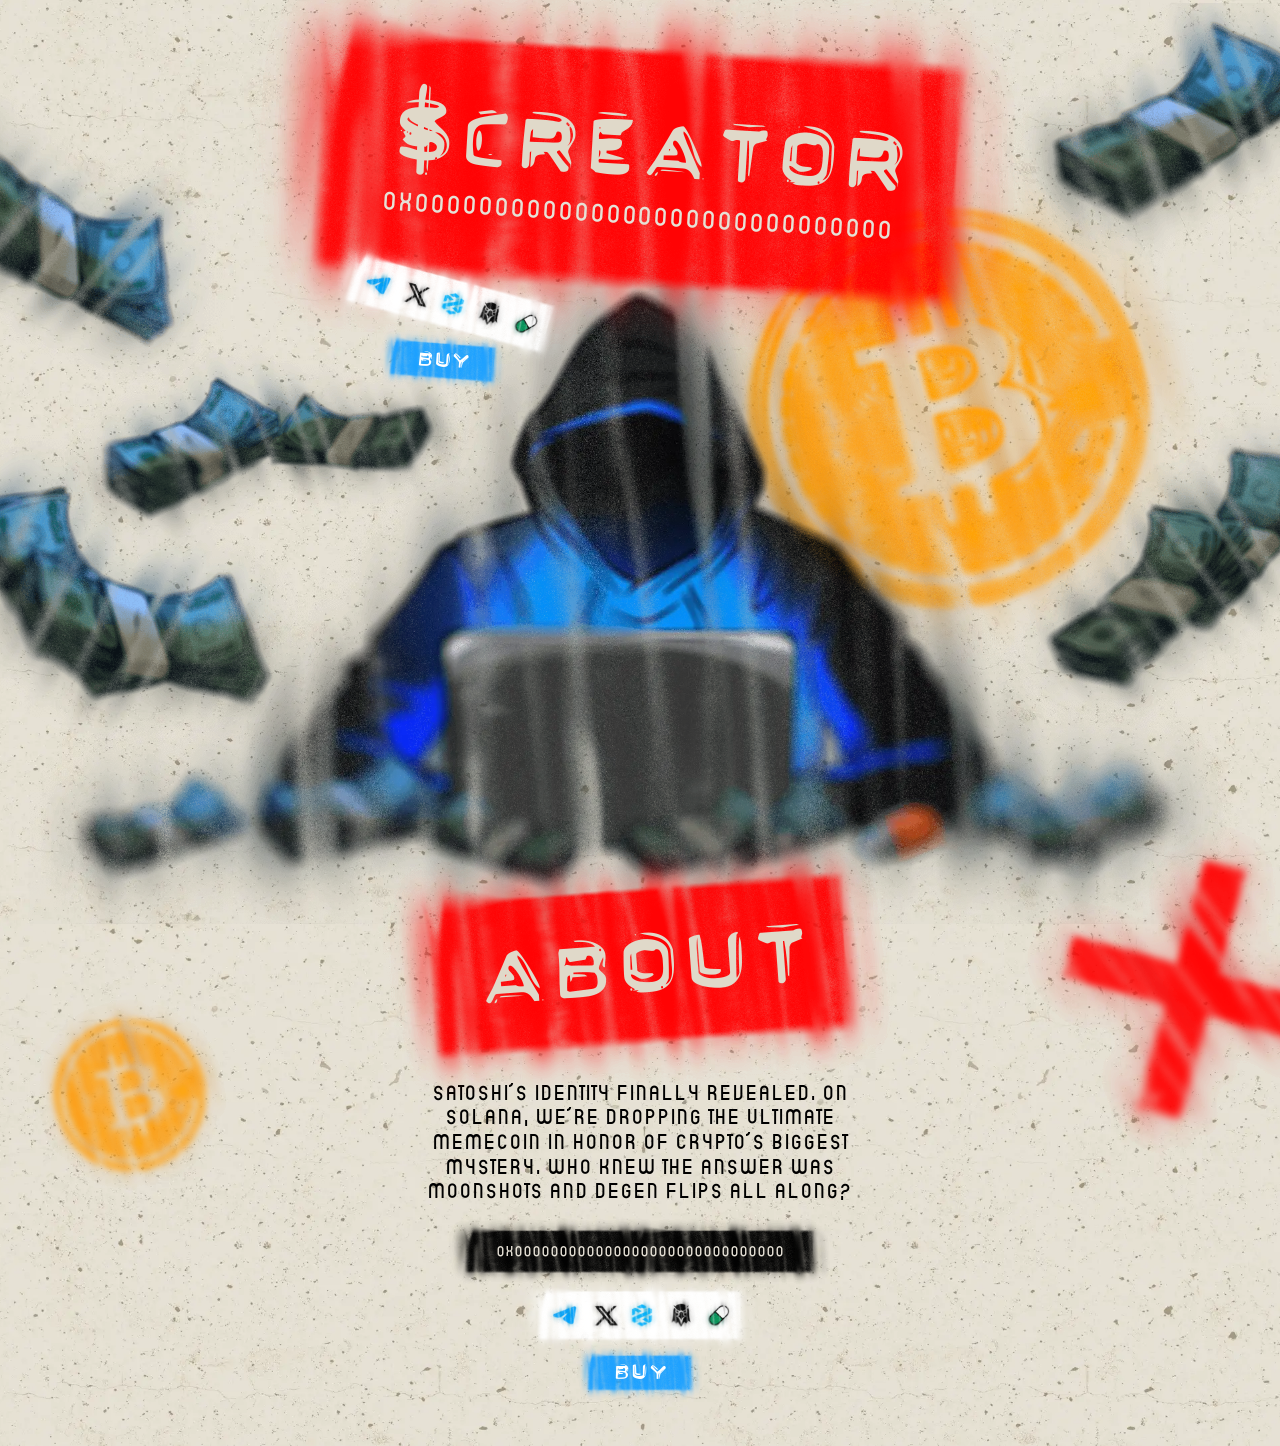
==== commit 2fab8d11: "Updates" ====
--- a/index.html
+++ b/index.html
@@ -5,7 +5,7 @@
   <meta charset="UTF-8">
   <meta http-equiv="X-UA-Compatible" content="IE=edge">
   <meta name="viewport" content="width=device-width,initial-scale=1">
-  <title>Главная</title>
+  <title>CREATOR</title>
 
   <link rel="shortcut icon" href="favicon.ico" type="image/x-icon">
 
@@ -13,9 +13,9 @@
   <link rel="icon" type="image/svg+xml" href="images/favicon.svg">
   <link rel="apple-touch-icon" sizes="180x180" href="images/apple-touch-icon.png">
 
-  <link rel="stylesheet" href="css/main.min.css?_v=20250113200139">
+  <link rel="stylesheet" href="css/main.min.css?_v=20250113200351">
 
-  <script defer="defer" src="js/main.min.js?_v=20250113200139"></script>
+  <script defer="defer" src="js/main.min.js?_v=20250113200351"></script>
 </head>
 
   <body>
